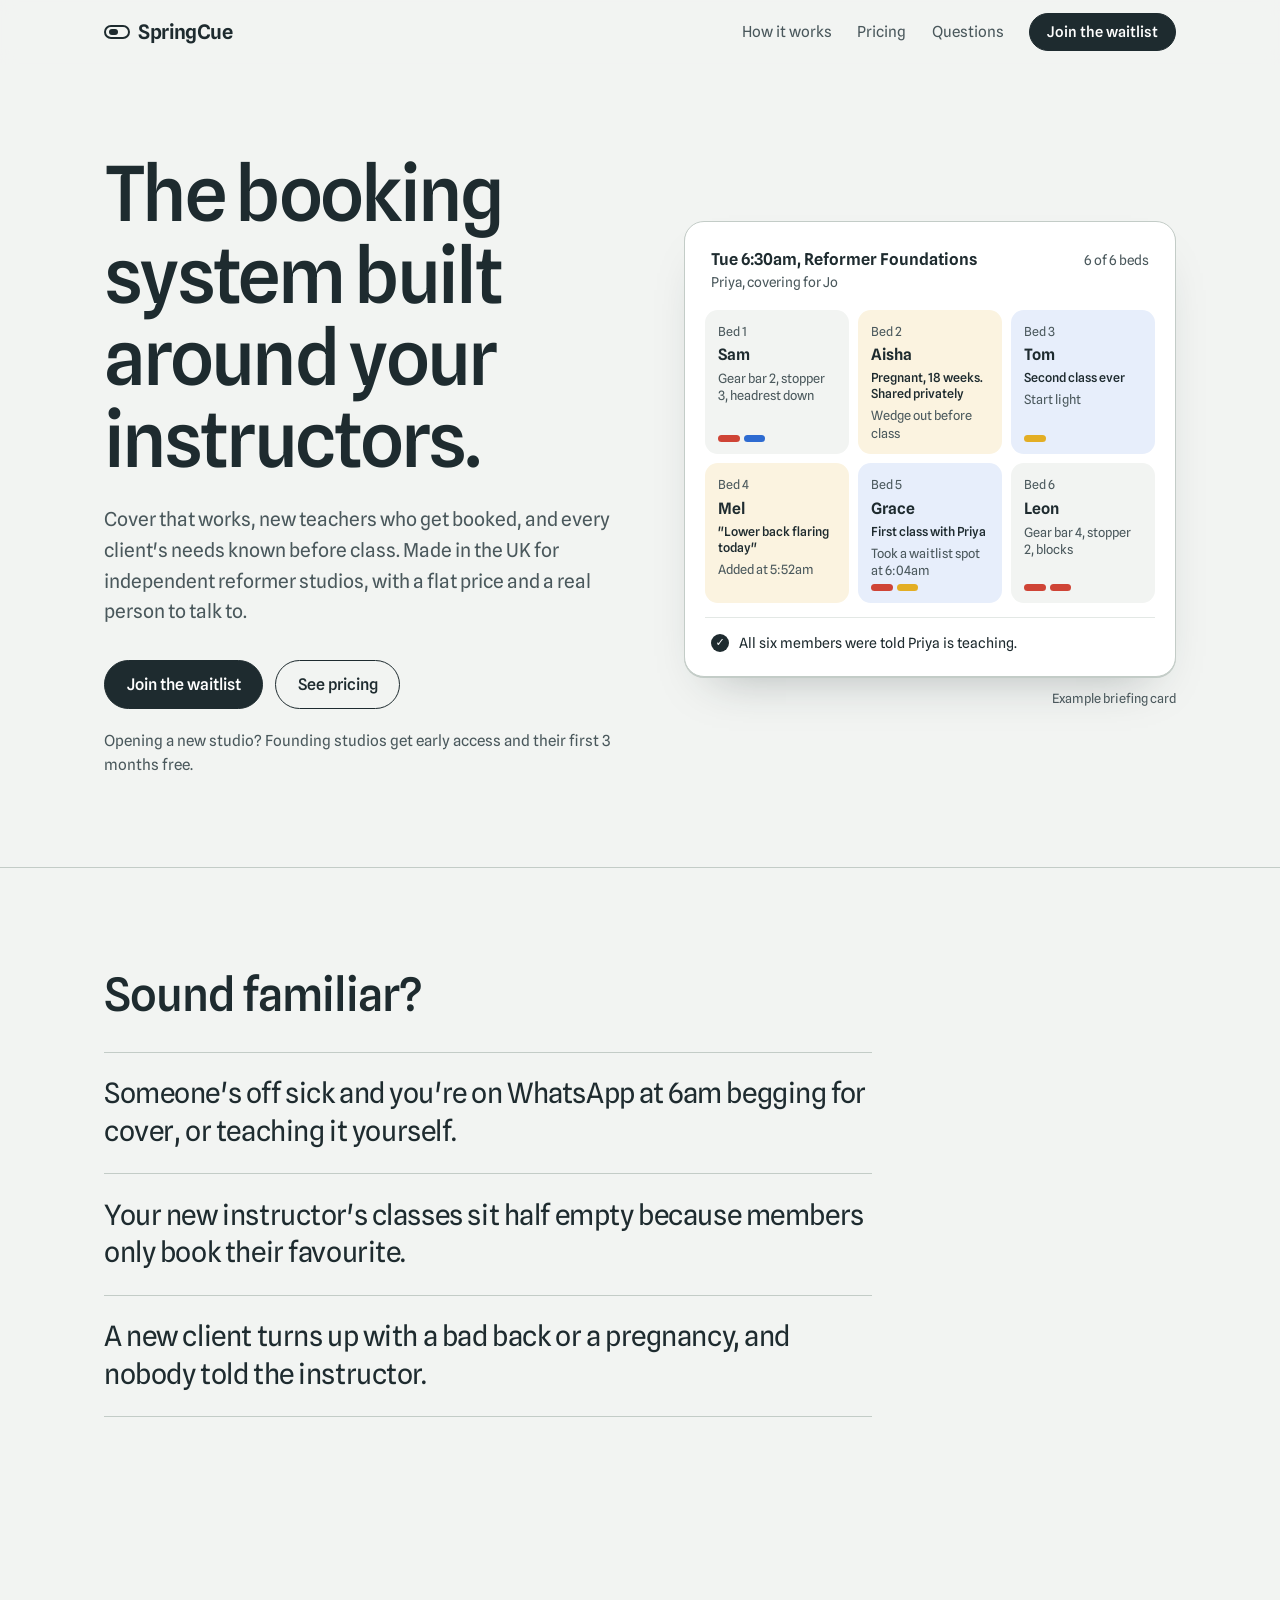
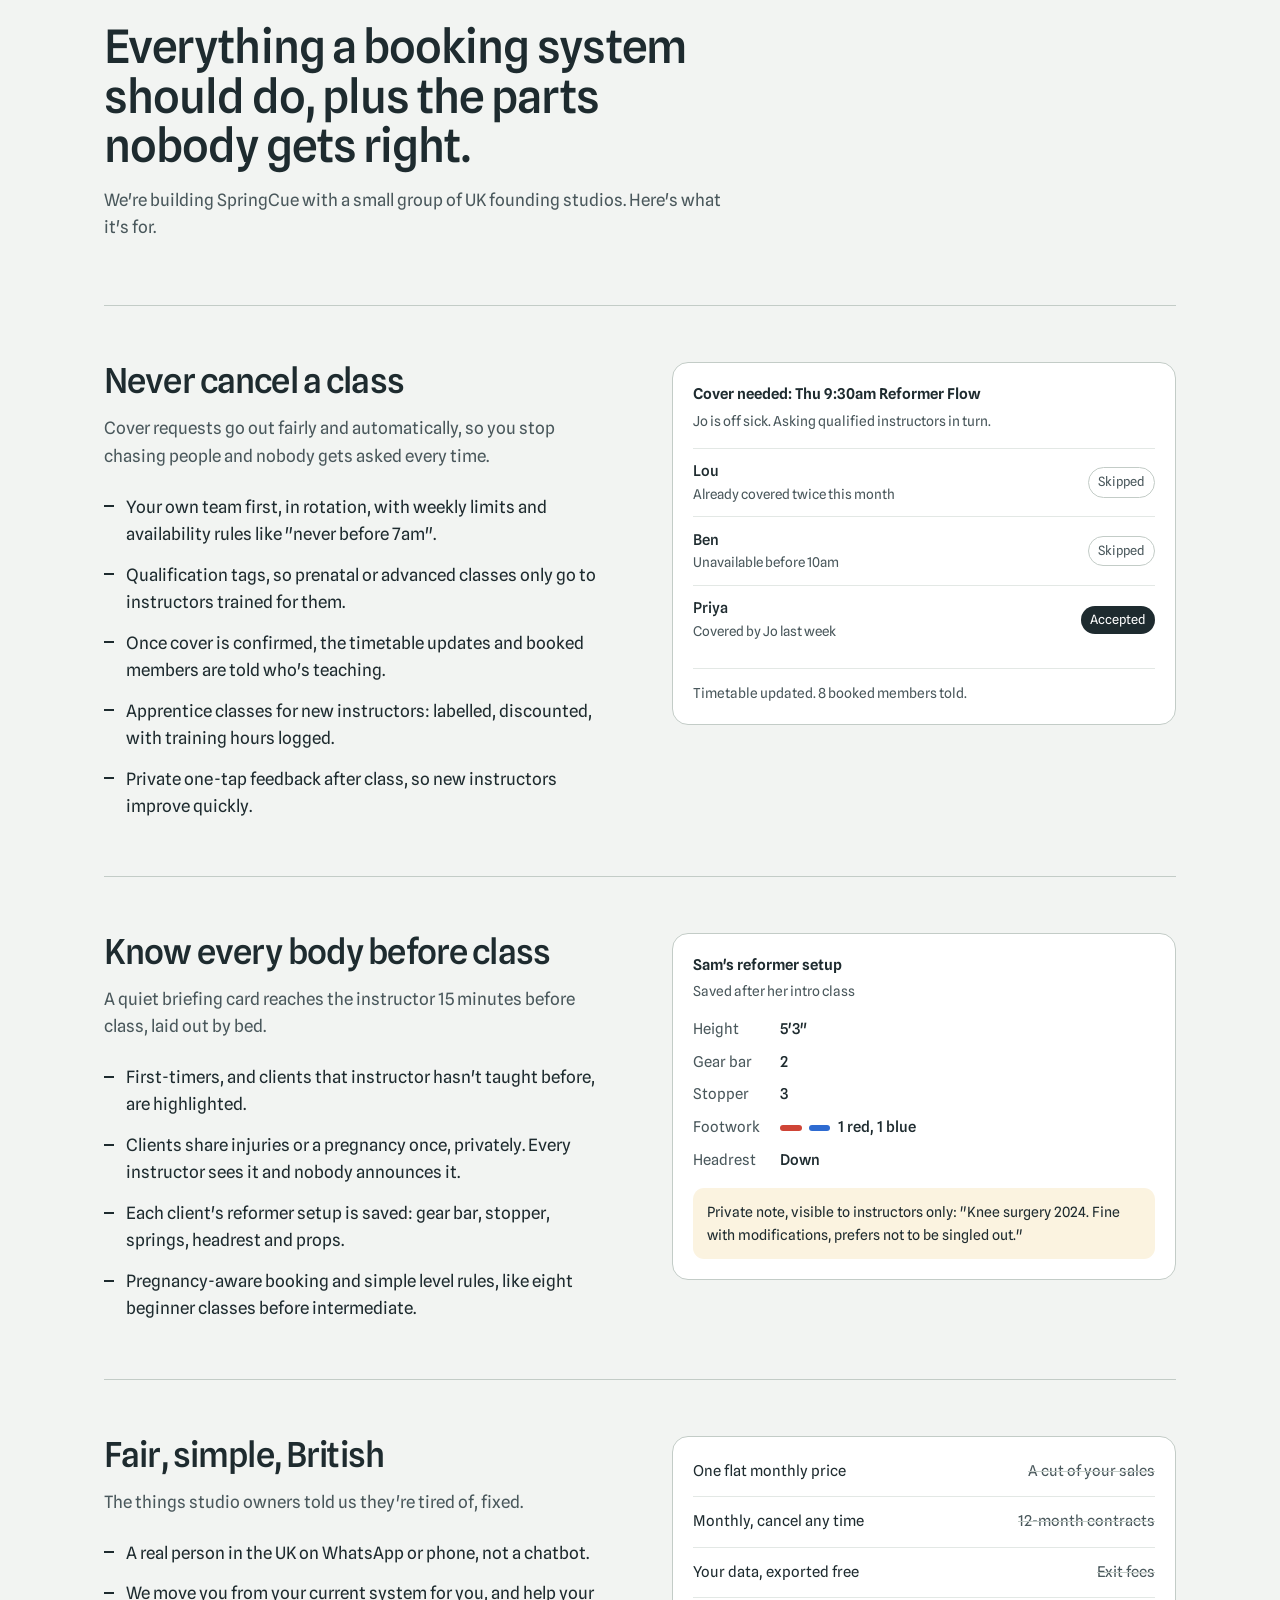
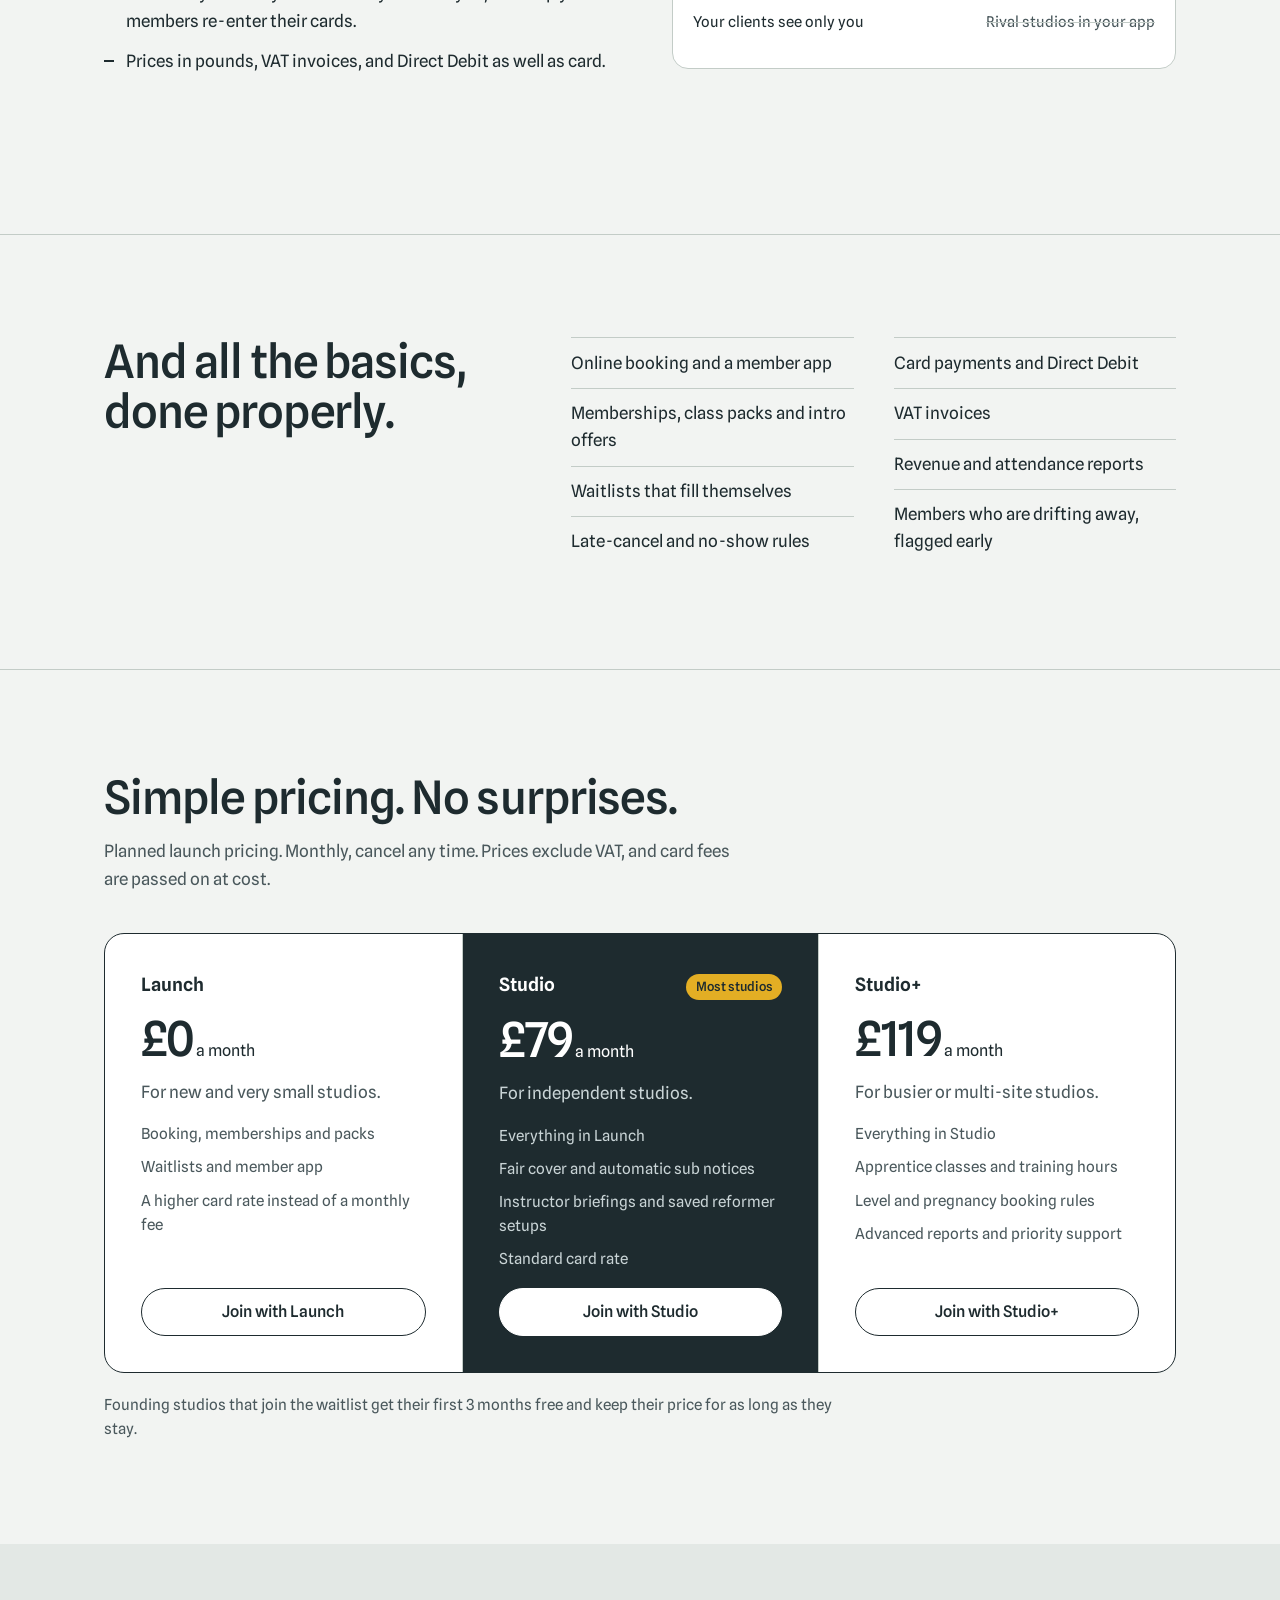
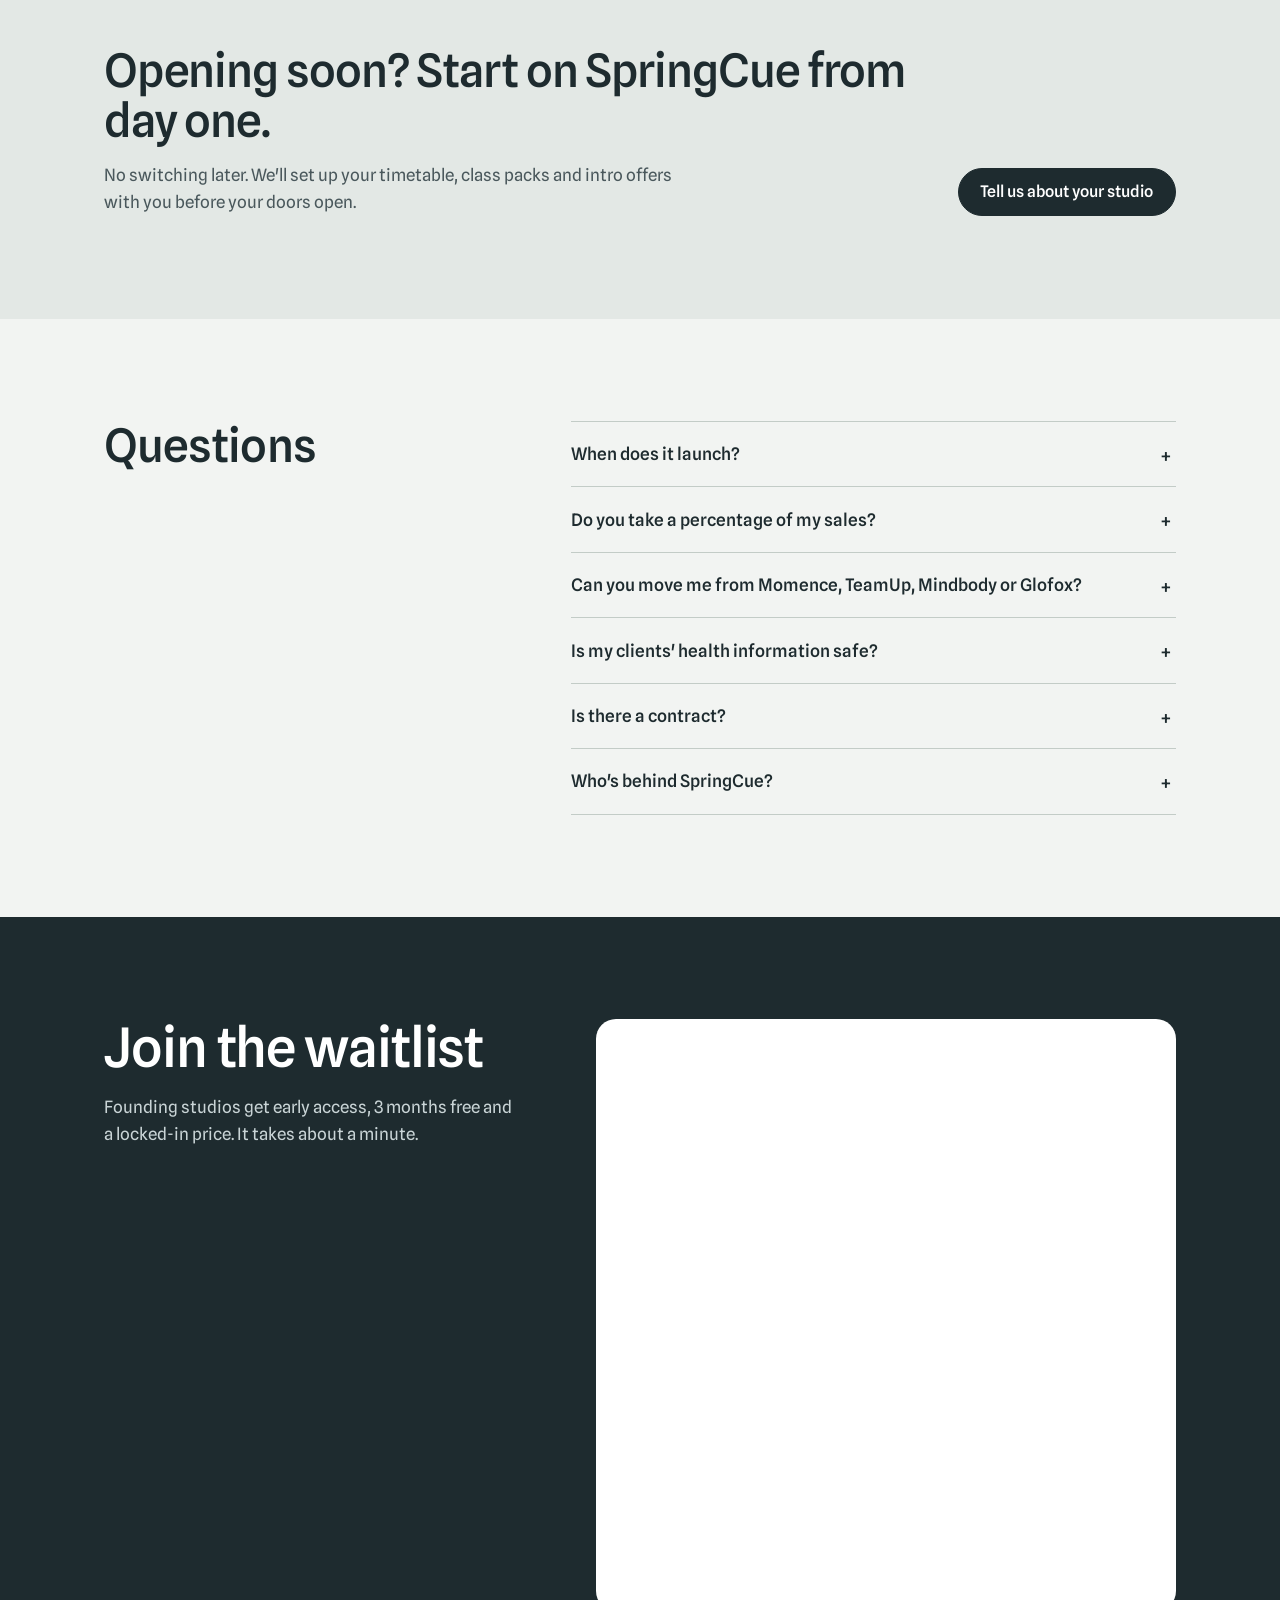
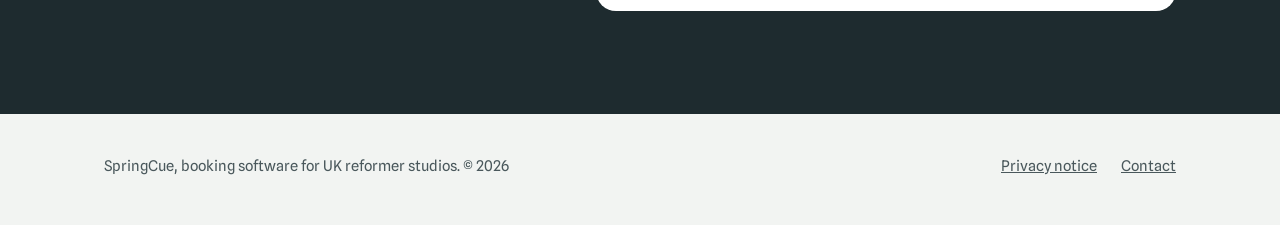
==== index.html @ a3f8628b "Add files via upload" ====
<!doctype html>
<html lang="en-GB">
<head>
<meta charset="utf-8">
<meta name="viewport" content="width=device-width, initial-scale=1">
<title>SpringCue: booking software for UK reformer Pilates studios</title>
<meta name="description" content="Booking and membership software for independent UK reformer studios, built around your instructors. Cover that works, new teachers who get booked, and every client's needs known before class.">
<meta property="og:title" content="SpringCue: booking software for UK reformer studios">
<meta property="og:description" content="Cover that works, new teachers who get booked, and every client's needs known before class. Flat price, real human support.">
<meta property="og:type" content="website">
<link rel="preconnect" href="https://fonts.googleapis.com">
<link rel="preconnect" href="https://fonts.gstatic.com" crossorigin>
<link href="https://fonts.googleapis.com/css2?family=Spline+Sans:wght@400;500;600&display=swap" rel="stylesheet">
<style>
  :root {
    --ink: #1E2B2F;
    --ink-soft: #4A585C;
    --paper: #F2F4F2;
    --plaster: #E3E8E5;
    --line: #C3CCC7;
    --white: #FFFFFF;
    --red: #CF4436;
    --blue: #2E6BD1;
    --yellow: #E3AE24;
    --max: 72rem;
    --gutter: clamp(1rem, 4vw, 2.5rem);
  }
  * { box-sizing: border-box; }
  html { scroll-behavior: smooth; }
  @media (prefers-reduced-motion: reduce) { html { scroll-behavior: auto; } *, *::before, *::after { animation: none !important; transition: none !important; } }
  body {
    margin: 0; background: var(--paper); color: var(--ink);
    font-family: "Spline Sans", system-ui, sans-serif; font-size: 1.0625rem; line-height: 1.6;
    -webkit-font-smoothing: antialiased;
  }
  a { color: inherit; }
  :focus-visible { outline: 3px solid var(--blue); outline-offset: 3px; border-radius: 4px; }
  .wrap { max-width: var(--max); margin: 0 auto; padding: 0 var(--gutter); }
  .measure { max-width: 38rem; }
  h1, h2, h3 { font-weight: 500; letter-spacing: -0.02em; line-height: 1.08; margin: 0; }
  h1 { font-size: clamp(2.5rem, 6.2vw, 4.75rem); letter-spacing: -0.035em; }
  h2 { font-size: clamp(1.9rem, 3.6vw, 2.9rem); }
  h3 { font-size: 1.35rem; letter-spacing: -0.01em; line-height: 1.25; }
  p { margin: 0; }
  .muted { color: var(--ink-soft); }

  /* buttons */
  .btn {
    display: inline-block; text-decoration: none; font-weight: 500; font-size: 1rem;
    padding: 0.85rem 1.35rem; border-radius: 999px; border: 1.5px solid var(--ink);
    cursor: pointer; font-family: inherit; line-height: 1.2;
  }
  .btn-solid { background: var(--ink); color: var(--white); }
  .btn-solid:hover { background: #2C3D42; }
  .btn-line { background: transparent; color: var(--ink); }
  .btn-line:hover { background: var(--plaster); }

  /* nav */
  .nav { position: sticky; top: 0; z-index: 10; background: rgba(242,244,242,0.92); backdrop-filter: blur(8px); border-bottom: 1px solid transparent; }
  .nav.scrolled { border-bottom-color: var(--line); }
  .nav .wrap { display: flex; align-items: center; justify-content: space-between; height: 4rem; gap: 1rem; }
  .logo { font-weight: 600; font-size: 1.25rem; letter-spacing: -0.03em; text-decoration: none; display: flex; align-items: center; gap: 0.55rem; }
  .logo-mark { width: 1.6rem; height: 0.9rem; border: 2px solid var(--ink); border-radius: 0.45rem; position: relative; }
  .logo-mark::after { content: ""; position: absolute; left: 3px; top: 2px; width: 0.55rem; height: calc(100% - 4px); background: var(--ink); border-radius: 0.2rem; }
  .nav-links { display: flex; gap: 1.6rem; align-items: center; font-size: 0.95rem; }
  .nav-links a:not(.btn) { text-decoration: none; color: var(--ink-soft); }
  .nav-links a:not(.btn):hover { color: var(--ink); }
  .nav .btn { padding: 0.6rem 1.05rem; font-size: 0.92rem; }
  @media (max-width: 760px) { .nav-links a:not(.btn) { display: none; } }

  /* hero */
  .hero { padding: clamp(3rem, 7vw, 5.5rem) 0 clamp(3.5rem, 7vw, 6rem); }
  .hero .wrap { display: grid; grid-template-columns: minmax(0, 1.05fr) minmax(0, 1fr); gap: clamp(2rem, 5vw, 4.5rem); align-items: center; }
  .hero-sub { font-size: 1.2rem; margin-top: 1.5rem; max-width: 33rem; color: var(--ink-soft); }
  .hero-ctas { display: flex; flex-wrap: wrap; gap: 0.75rem; margin-top: 2rem; }
  .hero-note { margin-top: 1.25rem; font-size: 0.95rem; color: var(--ink-soft); }
  @media (max-width: 900px) { .hero .wrap { grid-template-columns: 1fr; } }

  /* briefing card (hero visual) */
  .brief {
    background: var(--white); border: 1px solid var(--line); border-radius: 1.25rem;
    padding: 1.25rem; box-shadow: 0 1px 0 var(--line), 0 24px 48px -28px rgba(30,43,47,0.35);
  }
  .brief-head { display: flex; justify-content: space-between; align-items: baseline; gap: 1rem; padding: 0.25rem 0.35rem 1rem; }
  .brief-title { font-weight: 600; font-size: 1.02rem; }
  .brief-meta { font-size: 0.85rem; color: var(--ink-soft); }
  .brief-head > .brief-meta { white-space: nowrap; }
  .beds { display: grid; grid-template-columns: repeat(3, 1fr); gap: 0.6rem; }
  .bed { background: var(--paper); border-radius: 0.8rem; padding: 0.75rem 0.8rem; min-height: 7.4rem; position: relative; display: flex; flex-direction: column; gap: 0.3rem; }
  .bed-no { font-size: 0.78rem; color: var(--ink-soft); }
  .bed-name { font-weight: 600; font-size: 0.98rem; line-height: 1.2; }
  .bed-note { font-size: 0.8rem; line-height: 1.35; color: var(--ink-soft); }
  .bed-flag { font-size: 0.78rem; font-weight: 500; line-height: 1.3; }
  .bed.private { background: #FBF3E0; }
  .bed.first { background: #E7EEFB; }
  .springs { display: flex; gap: 4px; margin-top: auto; }
  .spr { width: 1.35rem; height: 0.42rem; border-radius: 999px; }
  .spr.r { background: var(--red); } .spr.b { background: var(--blue); } .spr.y { background: var(--yellow); }
  .brief-foot { margin-top: 0.9rem; border-top: 1px solid var(--plaster); padding: 0.85rem 0.35rem 0.1rem; display: flex; gap: 0.6rem; align-items: center; font-size: 0.88rem; }
  .tick { width: 1.15rem; height: 1.15rem; border-radius: 50%; background: var(--ink); color: var(--white); display: grid; place-items: center; font-size: 0.7rem; flex: none; }
  .example { font-size: 0.8rem; color: var(--ink-soft); margin-top: 0.75rem; text-align: right; }
  @media (max-width: 520px) { .beds { grid-template-columns: repeat(2, 1fr); } }

  /* sections */
  section { padding: clamp(3.5rem, 8vw, 6.5rem) 0; }
  .rule { border-top: 1px solid var(--line); }

  /* problems */
  .problems h2 { margin-bottom: 2rem; }
  .problem-list { list-style: none; margin: 0; padding: 0; }
  .problem-list li { font-size: clamp(1.25rem, 2.4vw, 1.75rem); line-height: 1.35; letter-spacing: -0.015em; padding: 1.4rem 0; border-top: 1px solid var(--line); max-width: 48rem; }
  .problem-list li:last-child { border-bottom: 1px solid var(--line); }

  /* pillars */
  .pillars-intro { max-width: 40rem; margin-bottom: clamp(2.5rem, 6vw, 4rem); }
  .pillars-intro p { margin-top: 1rem; }
  .pillar { display: grid; grid-template-columns: minmax(0, 1fr) minmax(0, 1fr); gap: clamp(2rem, 5vw, 4.5rem); align-items: start; padding: clamp(2.5rem, 5vw, 3.5rem) 0; border-top: 1px solid var(--line); }
  .pillar h3 { font-size: clamp(1.6rem, 2.8vw, 2.15rem); font-weight: 500; letter-spacing: -0.025em; line-height: 1.12; }
  .pillar .lede { margin-top: 0.9rem; color: var(--ink-soft); max-width: 30rem; }
  .points { list-style: none; padding: 0; margin: 1.5rem 0 0; display: grid; gap: 0.85rem; max-width: 32rem; }
  .points li { padding-left: 1.4rem; position: relative; }
  .points li::before { content: ""; position: absolute; left: 0; top: 0.68em; width: 0.6rem; height: 2px; background: var(--ink); }
  @media (max-width: 860px) { .pillar { grid-template-columns: 1fr; } }

  /* mock panels */
  .mock { background: var(--white); border: 1px solid var(--line); border-radius: 1rem; padding: 1.25rem; font-size: 0.93rem; }
  .mock-title { font-weight: 600; }
  .mock-sub { color: var(--ink-soft); font-size: 0.86rem; margin-top: 0.15rem; }
  .queue { list-style: none; padding: 0; margin: 1rem 0 0; }
  .queue li { display: grid; grid-template-columns: 1fr auto; gap: 0.75rem; padding: 0.7rem 0; border-top: 1px solid var(--plaster); align-items: center; }
  .queue .who { font-weight: 500; }
  .queue .why { color: var(--ink-soft); font-size: 0.84rem; }
  .status { font-size: 0.8rem; padding: 0.25rem 0.6rem; border-radius: 999px; background: var(--plaster); white-space: nowrap; }
  .status.yes { background: var(--ink); color: var(--white); }
  .status.skip { background: transparent; border: 1px solid var(--line); color: var(--ink-soft); }
  .mock-foot { margin-top: 0.9rem; padding-top: 0.8rem; border-top: 1px solid var(--plaster); color: var(--ink-soft); font-size: 0.86rem; }
  .setup { display: grid; grid-template-columns: auto 1fr; gap: 0.55rem 1.25rem; margin-top: 1rem; }
  .setup dt { color: var(--ink-soft); }
  .setup dd { margin: 0; font-weight: 500; display: flex; align-items: center; gap: 0.45rem; }
  .note-private { margin-top: 1rem; background: #FBF3E0; border-radius: 0.7rem; padding: 0.8rem 0.9rem; font-size: 0.88rem; }
  .promise { list-style: none; padding: 0; margin: 0; }
  .promise li { display: flex; justify-content: space-between; gap: 1rem; padding: 0.8rem 0; border-top: 1px solid var(--plaster); }
  .promise li:first-child { border-top: 0; padding-top: 0.2rem; }
  .promise .them { color: var(--ink-soft); text-decoration: line-through; text-decoration-color: var(--line); }

  /* basics */
  .basics { display: grid; grid-template-columns: minmax(0, 0.8fr) minmax(0, 1.2fr); gap: clamp(2rem, 5vw, 4rem); }
  .basics ul { list-style: none; padding: 0; margin: 0; columns: 2; column-gap: 2.5rem; }
  .basics li { break-inside: avoid; padding: 0.7rem 0; border-top: 1px solid var(--line); }
  @media (max-width: 760px) { .basics { grid-template-columns: 1fr; } .basics ul { columns: 1; } }

  /* pricing */
  .pricing-head { max-width: 40rem; }
  .pricing-head p { margin-top: 1rem; }
  .plans { margin-top: 2.5rem; display: grid; grid-template-columns: repeat(3, 1fr); border: 1.5px solid var(--ink); border-radius: 1.25rem; overflow: hidden; background: var(--white); }
  .plan { padding: clamp(1.5rem, 3vw, 2.25rem); display: flex; flex-direction: column; gap: 1rem; border-left: 1px solid var(--line); }
  .plan:first-child { border-left: 0; }
  .plan.pick { background: var(--ink); color: var(--white); }
  .plan.pick .muted, .plan.pick .plan-list li { color: #C9D4D6; }
  .plan-name { font-weight: 600; font-size: 1.15rem; display: flex; justify-content: space-between; align-items: baseline; gap: 0.5rem; }
  .plan-tag { font-size: 0.8rem; font-weight: 500; padding: 0.2rem 0.6rem; border-radius: 999px; background: var(--yellow); color: var(--ink); }
  .price { font-size: 3rem; font-weight: 500; letter-spacing: -0.04em; line-height: 1; }
  .price small { font-size: 1rem; letter-spacing: 0; font-weight: 400; }
  .plan-list { list-style: none; padding: 0; margin: 0; display: grid; gap: 0.55rem; font-size: 0.95rem; color: var(--ink-soft); }
  .plan .btn { margin-top: auto; text-align: center; }
  .plan.pick .btn { background: var(--white); color: var(--ink); border-color: var(--white); }
  .plan.pick .btn:hover { background: var(--plaster); }
  .pricing-foot { margin-top: 1.25rem; font-size: 0.95rem; color: var(--ink-soft); max-width: 46rem; }
  @media (max-width: 860px) { .plans { grid-template-columns: 1fr; } .plan { border-left: 0; border-top: 1px solid var(--line); } .plan:first-child { border-top: 0; } }

  /* new studios */
  .opening { background: var(--plaster); }
  .opening .wrap { display: grid; grid-template-columns: minmax(0, 1fr) auto; gap: 2rem; align-items: end; }
  .opening p { margin-top: 1rem; max-width: 36rem; }
  @media (max-width: 760px) { .opening .wrap { grid-template-columns: 1fr; align-items: start; } }

  /* faq */
  .faq { display: grid; grid-template-columns: minmax(0, 0.8fr) minmax(0, 1.2fr); gap: clamp(2rem, 5vw, 4rem); }
  details { border-top: 1px solid var(--line); }
  details:last-of-type { border-bottom: 1px solid var(--line); }
  summary { cursor: pointer; list-style: none; padding: 1.15rem 2.25rem 1.15rem 0; font-weight: 500; font-size: 1.08rem; position: relative; }
  summary::-webkit-details-marker { display: none; }
  summary::after { content: "+"; position: absolute; right: 0.25rem; top: 1rem; font-size: 1.4rem; font-weight: 400; transition: transform 0.2s ease; }
  details[open] summary::after { transform: rotate(45deg); }
  details p { padding: 0 0 1.25rem; color: var(--ink-soft); max-width: 38rem; }
  @media (max-width: 760px) { .faq { grid-template-columns: 1fr; } }

  /* waitlist */
  .join { background: var(--ink); color: var(--white); }
  .join .wrap { display: grid; grid-template-columns: minmax(0, 0.85fr) minmax(0, 1.15fr); gap: clamp(2rem, 5vw, 4rem); align-items: start; }
  .join h2 { font-size: clamp(2.2rem, 4.5vw, 3.4rem); }
  .join p { margin-top: 1rem; color: #C9D4D6; max-width: 26rem; }
  .form-box { background: var(--white); color: var(--ink); border-radius: 1.25rem; padding: clamp(1.25rem, 3vw, 2rem); min-height: 20rem; }
  .form-box iframe { width: 100%; border: 0; min-height: 520px; }
  .form-placeholder { display: grid; gap: 0.75rem; font-size: 0.95rem; color: var(--ink-soft); }
  .form-placeholder strong { color: var(--ink); }
  .form-placeholder code { background: var(--plaster); padding: 0.1rem 0.35rem; border-radius: 4px; font-size: 0.88rem; }
  @media (max-width: 860px) { .join .wrap { grid-template-columns: 1fr; } }

  /* footer */
  footer { padding: 2.5rem 0 3rem; font-size: 0.92rem; color: var(--ink-soft); }
  footer .wrap { display: flex; flex-wrap: wrap; justify-content: space-between; gap: 1rem; }
  footer nav { display: flex; gap: 1.5rem; }

  /* the one orchestrated moment: briefing beds settle in on load */
  @keyframes settle { from { opacity: 0; transform: translateY(6px); } to { opacity: 1; transform: none; } }
  .beds .bed { animation: settle 0.5s ease both; }
  .beds .bed:nth-child(2) { animation-delay: 0.08s; } .beds .bed:nth-child(3) { animation-delay: 0.16s; }
  .beds .bed:nth-child(4) { animation-delay: 0.24s; } .beds .bed:nth-child(5) { animation-delay: 0.32s; } .beds .bed:nth-child(6) { animation-delay: 0.4s; }
  .brief-foot { animation: settle 0.5s ease 0.6s both; }
</style>
</head>
<body>

<header class="nav" id="top">
  <div class="wrap">
    <a class="logo" href="#top" aria-label="SpringCue home"><span class="logo-mark" aria-hidden="true"></span>SpringCue</a>
    <nav class="nav-links" aria-label="Main">
      <a href="#how">How it works</a>
      <a href="#pricing">Pricing</a>
      <a href="#faq">Questions</a>
      <a class="btn btn-solid" href="#join">Join the waitlist</a>
    </nav>
  </div>
</header>

<main>
  <section class="hero" aria-labelledby="hero-title">
    <div class="wrap">
      <div>
        <h1 id="hero-title">The booking system built around your instructors.</h1>
        <p class="hero-sub">Cover that works, new teachers who get booked, and every client's needs known before class. Made in the UK for independent reformer studios, with a flat price and a real person to talk to.</p>
        <div class="hero-ctas">
          <a class="btn btn-solid" href="#join">Join the waitlist</a>
          <a class="btn btn-line" href="#pricing">See pricing</a>
        </div>
        <p class="hero-note">Opening a new studio? Founding studios get early access and their first 3 months free.</p>
      </div>

      <figure style="margin:0">
        <div class="brief" role="img" aria-label="Example class briefing card. Tuesday 6:30am Reformer Foundations, taught by Priya covering for Jo. Six beds with each client's spring setup, two first-timers, one private pregnancy note and one back note shared that morning.">
          <div class="brief-head">
            <div>
              <div class="brief-title">Tue 6:30am, Reformer Foundations</div>
              <div class="brief-meta">Priya, covering for Jo</div>
            </div>
            <div class="brief-meta">6 of 6 beds</div>
          </div>
          <div class="beds">
            <div class="bed"><span class="bed-no">Bed 1</span><span class="bed-name">Sam</span><span class="bed-note">Gear bar 2, stopper 3, headrest down</span><span class="springs" aria-hidden="true"><i class="spr r"></i><i class="spr b"></i></span></div>
            <div class="bed private"><span class="bed-no">Bed 2</span><span class="bed-name">Aisha</span><span class="bed-flag">Pregnant, 18 weeks. Shared privately</span><span class="bed-note">Wedge out before class</span></div>
            <div class="bed first"><span class="bed-no">Bed 3</span><span class="bed-name">Tom</span><span class="bed-flag">Second class ever</span><span class="bed-note">Start light</span><span class="springs" aria-hidden="true"><i class="spr y"></i></span></div>
            <div class="bed private"><span class="bed-no">Bed 4</span><span class="bed-name">Mel</span><span class="bed-flag">"Lower back flaring today"</span><span class="bed-note">Added at 5:52am</span></div>
            <div class="bed first"><span class="bed-no">Bed 5</span><span class="bed-name">Grace</span><span class="bed-flag">First class with Priya</span><span class="bed-note">Took a waitlist spot at 6:04am</span><span class="springs" aria-hidden="true"><i class="spr r"></i><i class="spr y"></i></span></div>
            <div class="bed"><span class="bed-no">Bed 6</span><span class="bed-name">Leon</span><span class="bed-note">Gear bar 4, stopper 2, blocks</span><span class="springs" aria-hidden="true"><i class="spr r"></i><i class="spr r"></i></span></div>
          </div>
          <div class="brief-foot"><span class="tick" aria-hidden="true">✓</span> All six members were told Priya is teaching.</div>
        </div>
        <figcaption class="example">Example briefing card</figcaption>
      </figure>
    </div>
  </section>

  <section class="problems rule" aria-labelledby="problems-title">
    <div class="wrap">
      <h2 id="problems-title">Sound familiar?</h2>
      <ul class="problem-list">
        <li>Someone's off sick and you're on WhatsApp at 6am begging for cover, or teaching it yourself.</li>
        <li>Your new instructor's classes sit half empty because members only book their favourite.</li>
        <li>A new client turns up with a bad back or a pregnancy, and nobody told the instructor.</li>
      </ul>
    </div>
  </section>

  <section id="how" aria-labelledby="how-title">
    <div class="wrap">
      <div class="pillars-intro">
        <h2 id="how-title">Everything a booking system should do, plus the parts nobody gets right.</h2>
        <p class="muted">We're building SpringCue with a small group of UK founding studios. Here's what it's for.</p>
      </div>

      <article class="pillar">
        <div>
          <h3>Never cancel a class</h3>
          <p class="lede">Cover requests go out fairly and automatically, so you stop chasing people and nobody gets asked every time.</p>
          <ul class="points">
            <li>Your own team first, in rotation, with weekly limits and availability rules like "never before 7am".</li>
            <li>Qualification tags, so prenatal or advanced classes only go to instructors trained for them.</li>
            <li>Once cover is confirmed, the timetable updates and booked members are told who's teaching.</li>
            <li>Apprentice classes for new instructors: labelled, discounted, with training hours logged.</li>
            <li>Private one-tap feedback after class, so new instructors improve quickly.</li>
          </ul>
        </div>
        <div class="mock" aria-label="Example cover request">
          <div class="mock-title">Cover needed: Thu 9:30am Reformer Flow</div>
          <div class="mock-sub">Jo is off sick. Asking qualified instructors in turn.</div>
          <ul class="queue">
            <li><div><div class="who">Lou</div><div class="why">Already covered twice this month</div></div><span class="status skip">Skipped</span></li>
            <li><div><div class="who">Ben</div><div class="why">Unavailable before 10am</div></div><span class="status skip">Skipped</span></li>
            <li><div><div class="who">Priya</div><div class="why">Covered by Jo last week</div></div><span class="status yes">Accepted</span></li>
          </ul>
          <div class="mock-foot">Timetable updated. 8 booked members told.</div>
        </div>
      </article>

      <article class="pillar">
        <div>
          <h3>Know every body before class</h3>
          <p class="lede">A quiet briefing card reaches the instructor 15 minutes before class, laid out by bed.</p>
          <ul class="points">
            <li>First-timers, and clients that instructor hasn't taught before, are highlighted.</li>
            <li>Clients share injuries or a pregnancy once, privately. Every instructor sees it and nobody announces it.</li>
            <li>Each client's reformer setup is saved: gear bar, stopper, springs, headrest and props.</li>
            <li>Pregnancy-aware booking and simple level rules, like eight beginner classes before intermediate.</li>
          </ul>
        </div>
        <div class="mock" aria-label="Example client setup">
          <div class="mock-title">Sam's reformer setup</div>
          <div class="mock-sub">Saved after her intro class</div>
          <dl class="setup">
            <dt>Height</dt><dd>5'3"</dd>
            <dt>Gear bar</dt><dd>2</dd>
            <dt>Stopper</dt><dd>3</dd>
            <dt>Footwork</dt><dd><i class="spr r" aria-hidden="true"></i><i class="spr b" aria-hidden="true"></i> 1 red, 1 blue</dd>
            <dt>Headrest</dt><dd>Down</dd>
          </dl>
          <div class="note-private">Private note, visible to instructors only: "Knee surgery 2024. Fine with modifications, prefers not to be singled out."</div>
        </div>
      </article>

      <article class="pillar">
        <div>
          <h3>Fair, simple, British</h3>
          <p class="lede">The things studio owners told us they're tired of, fixed.</p>
          <ul class="points">
            <li>A real person in the UK on WhatsApp or phone, not a chatbot.</li>
            <li>We move you from your current system for you, and help your members re-enter their cards.</li>
            <li>Prices in pounds, VAT invoices, and Direct Debit as well as card.</li>
          </ul>
        </div>
        <div class="mock" aria-label="What you won't get with SpringCue">
          <ul class="promise">
            <li><span>One flat monthly price</span><span class="them">A cut of your sales</span></li>
            <li><span>Monthly, cancel any time</span><span class="them">12-month contracts</span></li>
            <li><span>Your data, exported free</span><span class="them">Exit fees</span></li>
            <li><span>Your clients see only you</span><span class="them">Rival studios in your app</span></li>
          </ul>
        </div>
      </article>
    </div>
  </section>

  <section class="rule" aria-labelledby="basics-title">
    <div class="wrap basics">
      <h2 id="basics-title">And all the basics, done properly.</h2>
      <ul>
        <li>Online booking and a member app</li>
        <li>Memberships, class packs and intro offers</li>
        <li>Waitlists that fill themselves</li>
        <li>Late-cancel and no-show rules</li>
        <li>Card payments and Direct Debit</li>
        <li>VAT invoices</li>
        <li>Revenue and attendance reports</li>
        <li>Members who are drifting away, flagged early</li>
      </ul>
    </div>
  </section>

  <section id="pricing" class="rule" aria-labelledby="pricing-title">
    <div class="wrap">
      <div class="pricing-head">
        <h2 id="pricing-title">Simple pricing. No surprises.</h2>
        <p class="muted">Planned launch pricing. Monthly, cancel any time. Prices exclude VAT, and card fees are passed on at cost.</p>
      </div>
      <div class="plans">
        <div class="plan">
          <div class="plan-name">Launch</div>
          <div class="price">£0<small> a month</small></div>
          <p class="muted">For new and very small studios.</p>
          <ul class="plan-list">
            <li>Booking, memberships and packs</li>
            <li>Waitlists and member app</li>
            <li>A higher card rate instead of a monthly fee</li>
          </ul>
          <a class="btn btn-line" href="#join" data-plan="Launch">Join with Launch</a>
        </div>
        <div class="plan pick">
          <div class="plan-name">Studio <span class="plan-tag">Most studios</span></div>
          <div class="price">£79<small> a month</small></div>
          <p class="muted">For independent studios.</p>
          <ul class="plan-list">
            <li>Everything in Launch</li>
            <li>Fair cover and automatic sub notices</li>
            <li>Instructor briefings and saved reformer setups</li>
            <li>Standard card rate</li>
          </ul>
          <a class="btn" href="#join" data-plan="Studio">Join with Studio</a>
        </div>
        <div class="plan">
          <div class="plan-name">Studio+</div>
          <div class="price">£119<small> a month</small></div>
          <p class="muted">For busier or multi-site studios.</p>
          <ul class="plan-list">
            <li>Everything in Studio</li>
            <li>Apprentice classes and training hours</li>
            <li>Level and pregnancy booking rules</li>
            <li>Advanced reports and priority support</li>
          </ul>
          <a class="btn btn-line" href="#join" data-plan="Studio+">Join with Studio+</a>
        </div>
      </div>
      <p class="pricing-foot">Founding studios that join the waitlist get their first 3 months free and keep their price for as long as they stay.</p>
    </div>
  </section>

  <section class="opening" aria-labelledby="opening-title">
    <div class="wrap">
      <div>
        <h2 id="opening-title">Opening soon? Start on SpringCue from day one.</h2>
        <p class="muted">No switching later. We'll set up your timetable, class packs and intro offers with you before your doors open.</p>
      </div>
      <a class="btn btn-solid" href="#join">Tell us about your studio</a>
    </div>
  </section>

  <section id="faq" aria-labelledby="faq-title">
    <div class="wrap faq">
      <h2 id="faq-title">Questions</h2>
      <div>
        <details>
          <summary>When does it launch?</summary>
          <p>We're building it now with a small group of UK founding studios. Join the waitlist and we'll be in touch with you personally.</p>
        </details>
        <details>
          <summary>Do you take a percentage of my sales?</summary>
          <p>No. Studio and Studio+ are one flat monthly price. Only the free Launch plan uses a slightly higher card rate instead of a monthly fee.</p>
        </details>
        <details>
          <summary>Can you move me from Momence, TeamUp, Mindbody or Glofox?</summary>
          <p>Yes. We'll do the move for you and help your members re-enter their payment details.</p>
        </details>
        <details>
          <summary>Is my clients' health information safe?</summary>
          <p>Health notes are optional, shared only with the client's consent, visible only to your instructors, and can be deleted at any time. We're designing for UK GDPR from day one.</p>
        </details>
        <details>
          <summary>Is there a contract?</summary>
          <p>No. It's monthly, you can cancel any time, and you can export your data whenever you like.</p>
        </details>
        <details>
          <summary>Who's behind SpringCue?</summary>
          <p>A small UK team building the software studio owners keep asking for.</p>
        </details>
      </div>
    </div>
  </section>

  <section class="join" id="join" aria-labelledby="join-title">
    <div class="wrap">
      <div>
        <h2 id="join-title">Join the waitlist</h2>
        <p>Founding studios get early access, 3 months free and a locked-in price. It takes about a minute.</p>
      </div>
      <div class="form-box" id="form-box">
        <!-- The Tally form loads here once TALLY_FORM_ID is set below. -->
        <div class="form-placeholder" id="form-placeholder">
          <strong>Waitlist form not connected yet.</strong>
          <span>Create a free form at tally.so, then put its ID in <code>TALLY_FORM_ID</code> near the bottom of this file.</span>
          <span>Until then, email <a href="mailto:hello@springcue.com">hello@springcue.com</a> to join.</span>
        </div>
      </div>
    </div>
  </section>
</main>

<footer>
  <div class="wrap">
    <span>SpringCue, booking software for UK reformer studios. © 2026</span>
    <nav aria-label="Footer">
      <a href="privacy.html">Privacy notice</a>
      <a href="mailto:hello@springcue.com">Contact</a>
    </nav>
  </div>
</footer>

<script>
  // 1. Paste your Tally form ID here (the letters after tally.so/r/ in your form's share link).
  const TALLY_FORM_ID = "1WXqoM";

  const box = document.getElementById("form-box");
  let chosenPlan = "";

  function loadForm() {
    if (!TALLY_FORM_ID) return;
    const params = new URLSearchParams({ alignLeft: "1", hideTitle: "1", transparentBackground: "1", dynamicHeight: "1" });
    if (chosenPlan) params.set("plan", chosenPlan); // needs a hidden field called "plan" in Tally
    box.innerHTML = '<iframe title="Join the waitlist" loading="lazy" src="https://tally.so/embed/' + TALLY_FORM_ID + '?' + params.toString() + '"></iframe>';
    if (!document.getElementById("tally-js")) {
      const s = document.createElement("script");
      s.id = "tally-js"; s.src = "https://tally.so/widgets/embed.js"; s.async = true;
      document.body.appendChild(s);
    }
  }
  loadForm();

  // Pricing buttons pre-select the plan in the form.
  document.querySelectorAll("[data-plan]").forEach(function (a) {
    a.addEventListener("click", function () { chosenPlan = a.dataset.plan; loadForm(); });
  });

  // Hairline under the nav once the page scrolls.
  const nav = document.querySelector(".nav");
  addEventListener("scroll", function () { nav.classList.toggle("scrolled", scrollY > 8); }, { passive: true });
</script>
</body>
</html>
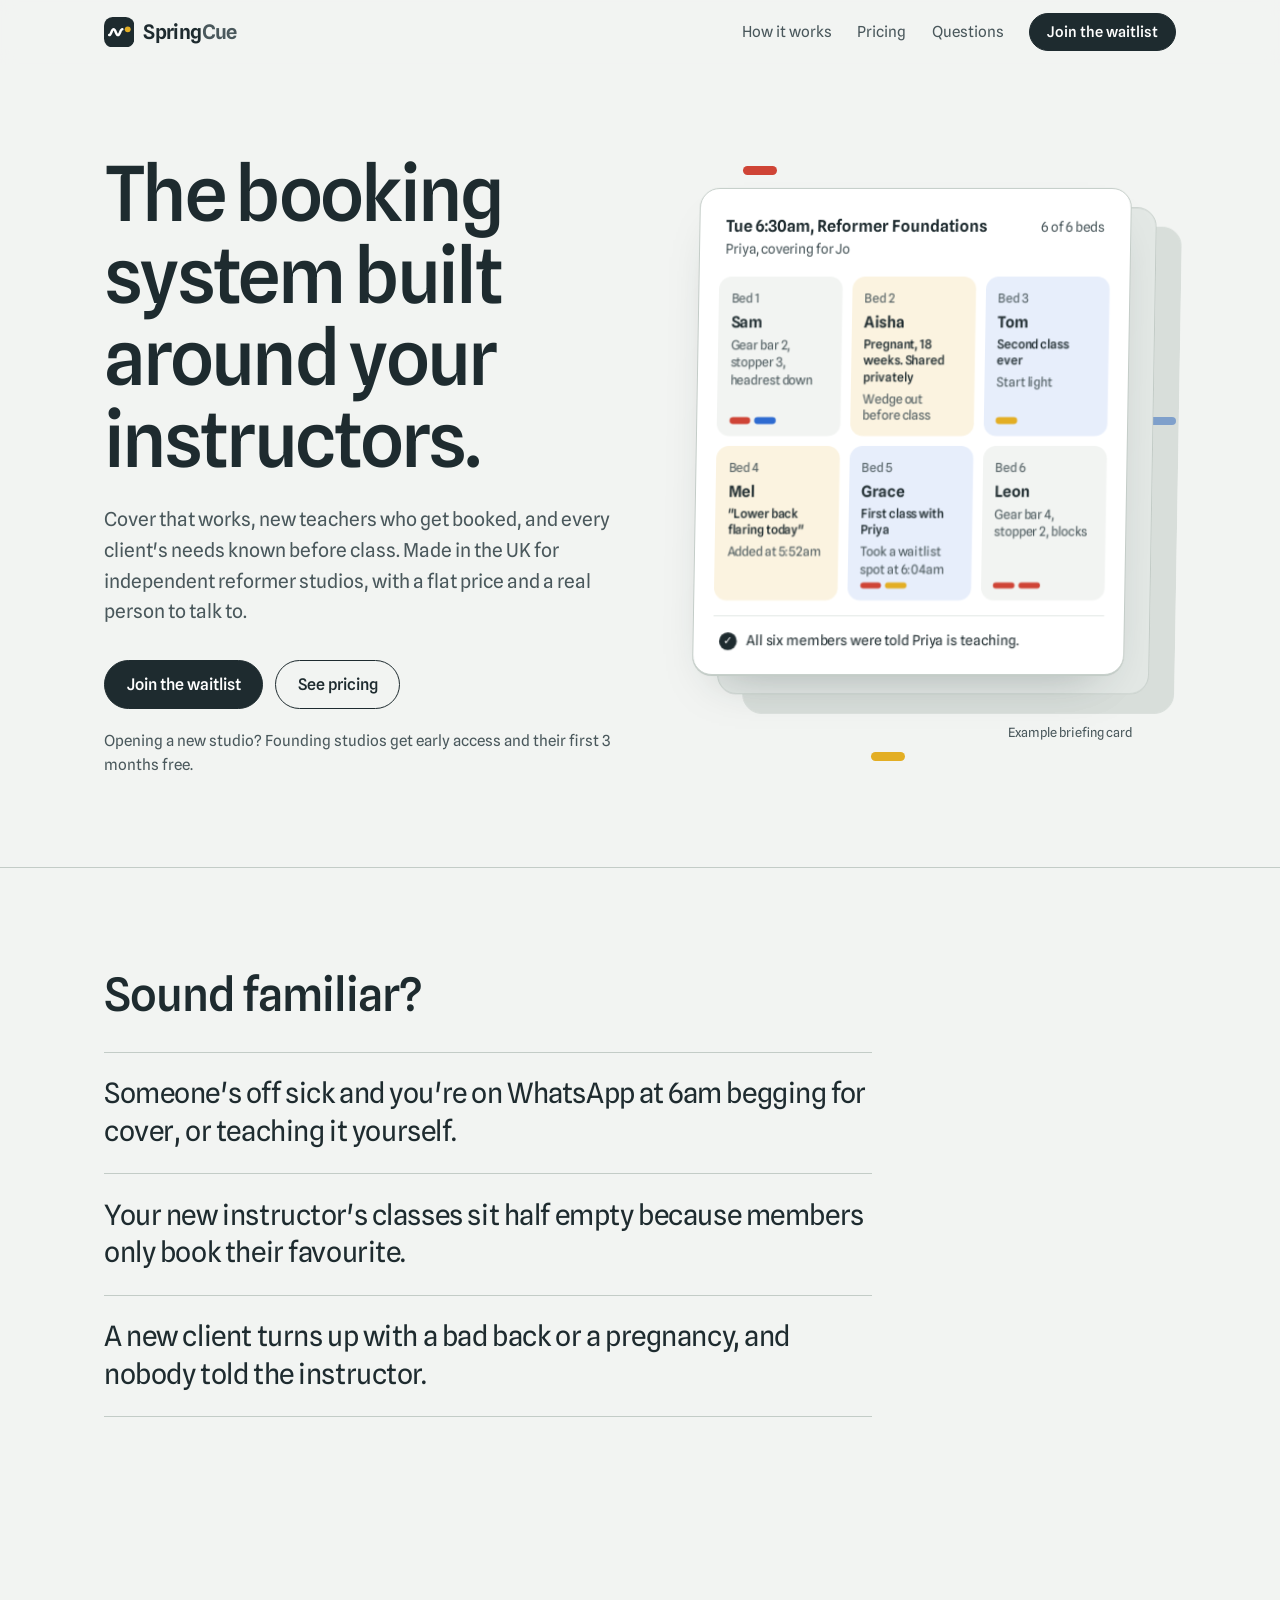
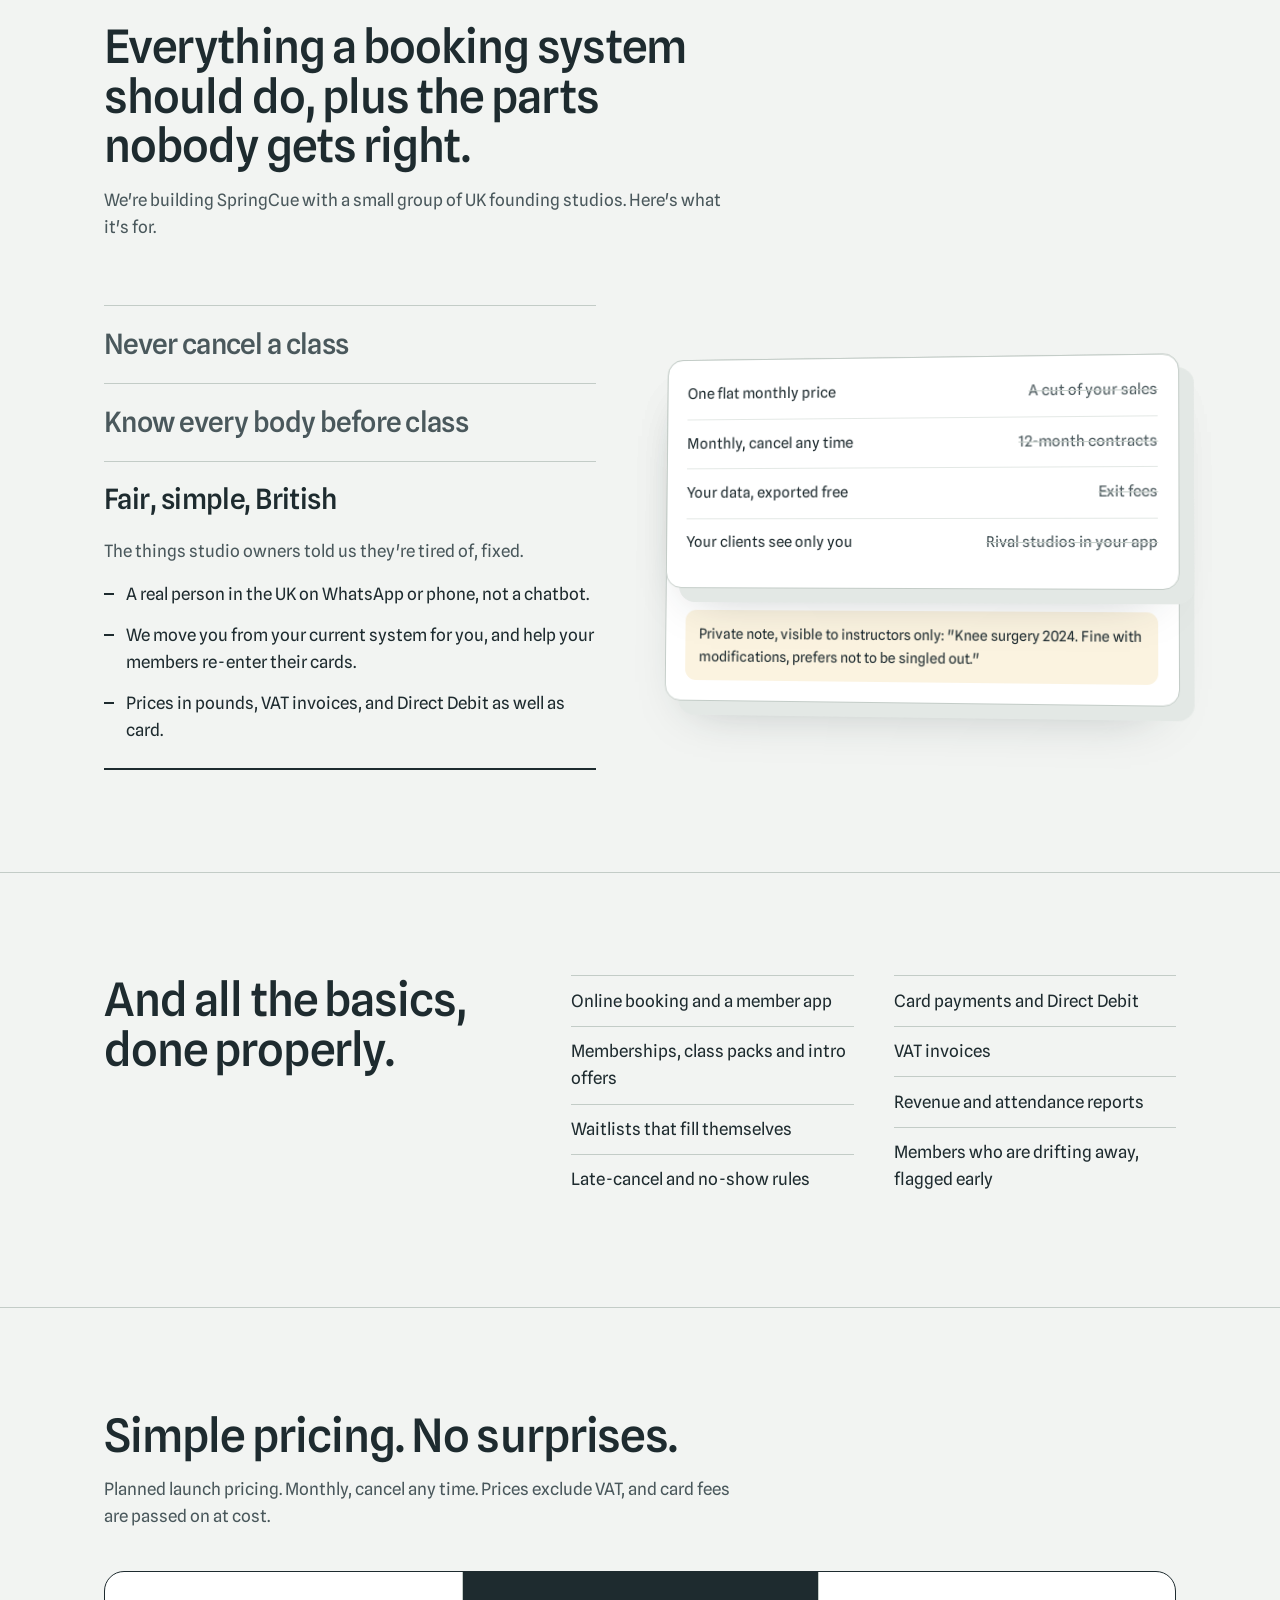
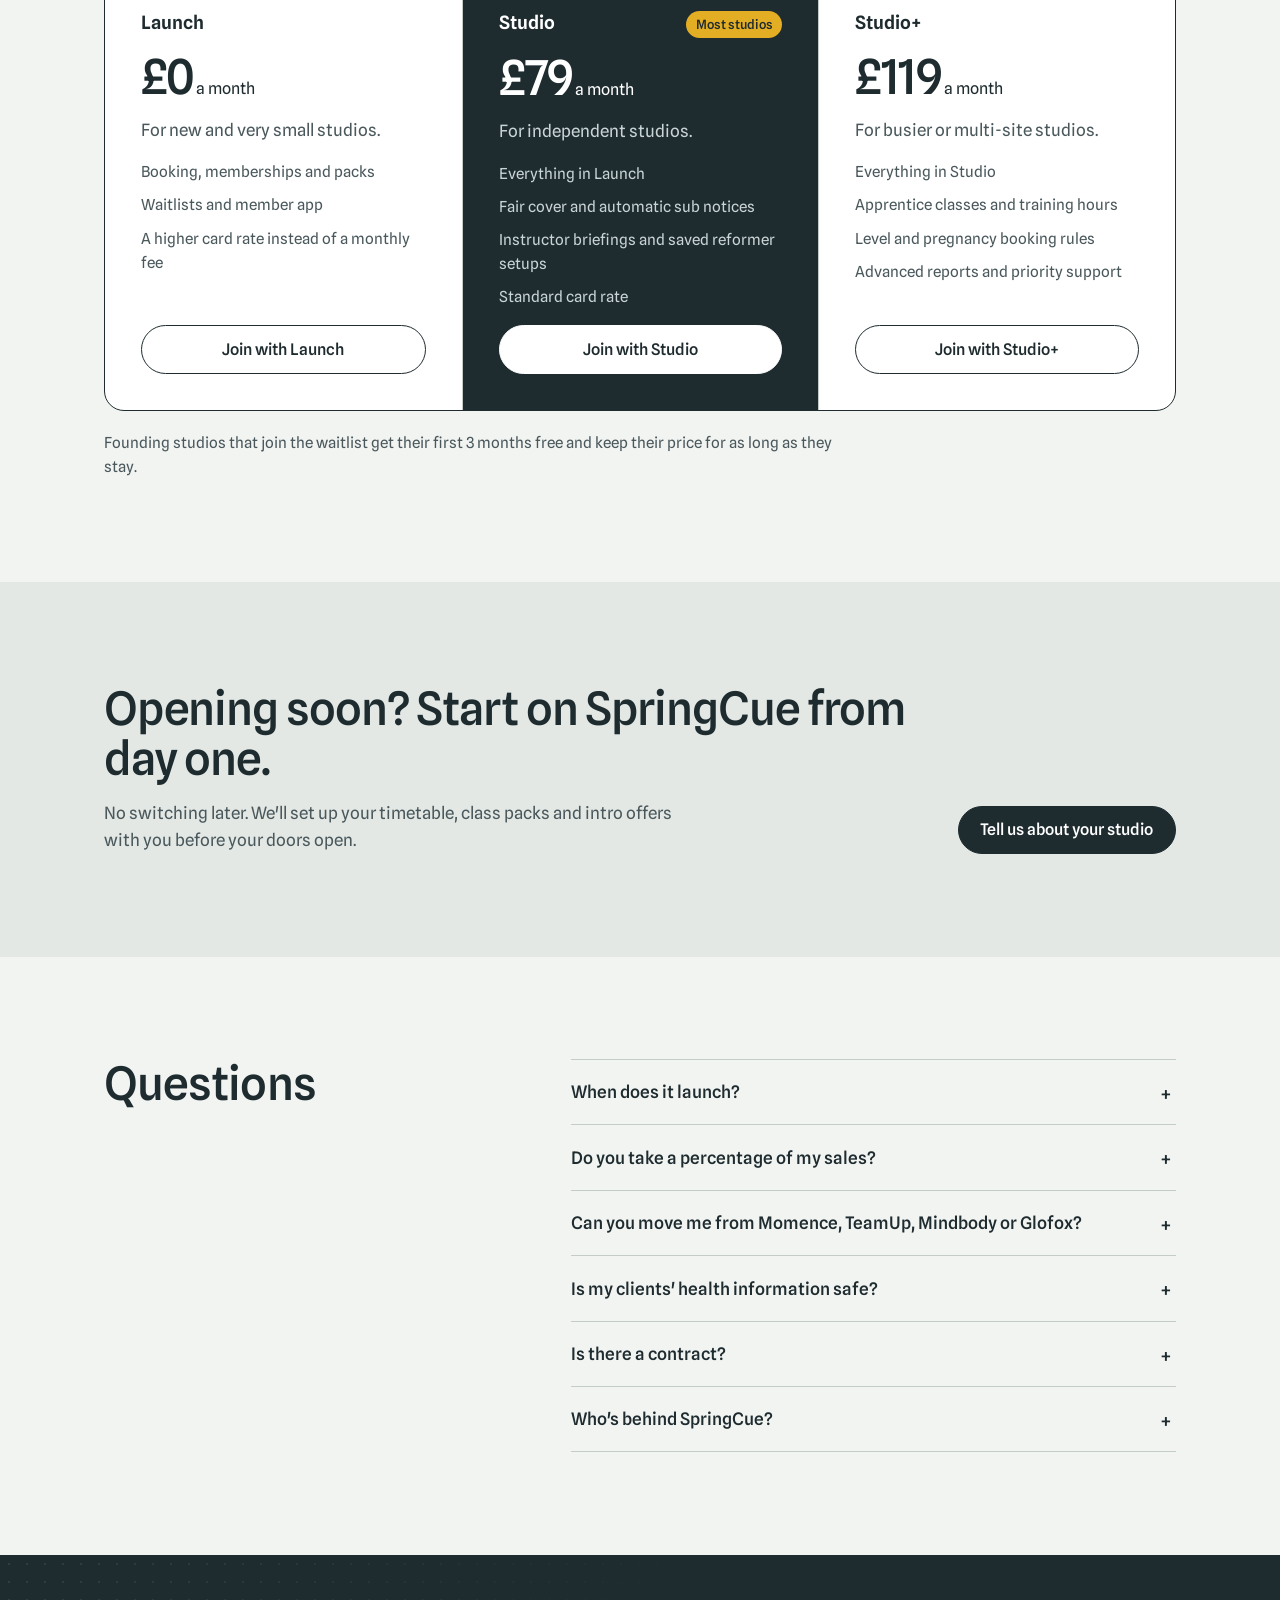
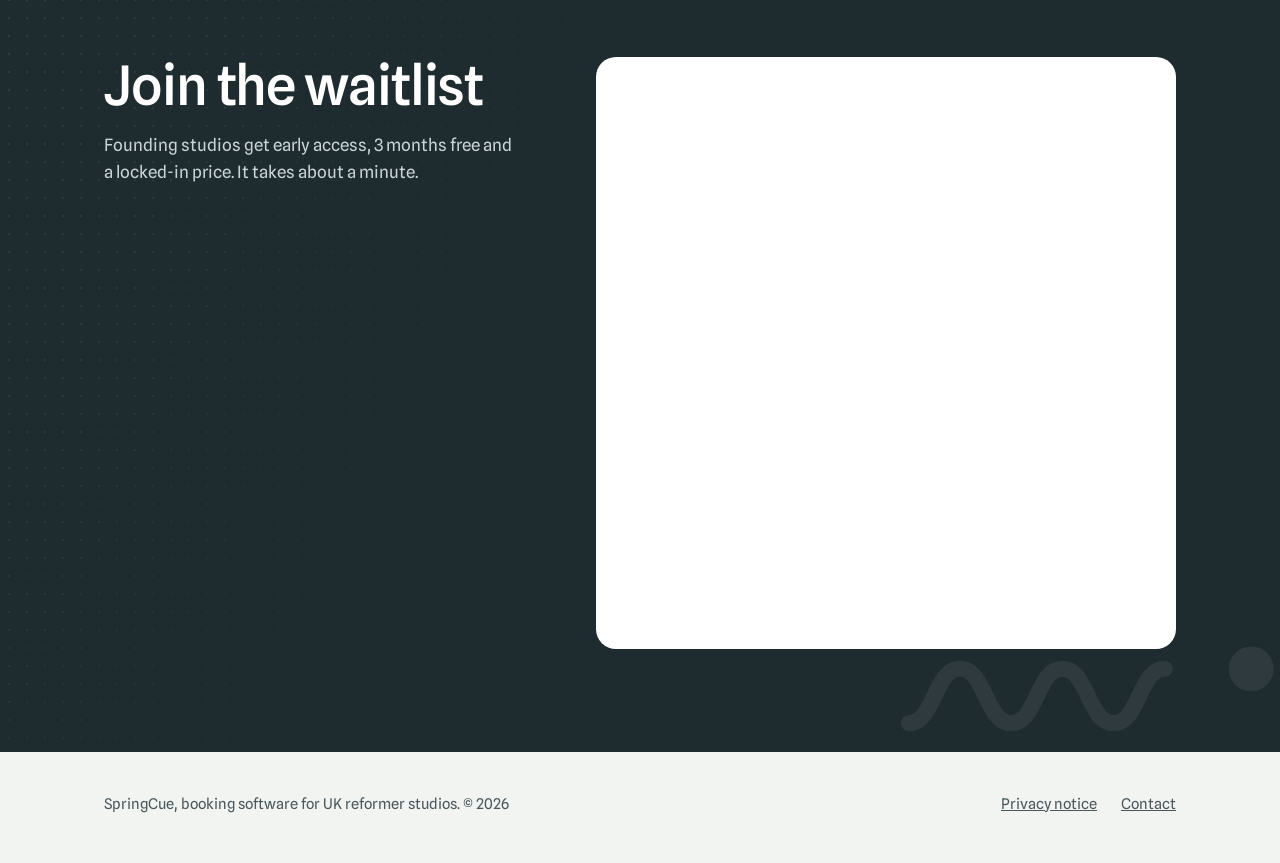
==== commit f15946aa: "Add files via upload" ====
--- a/index.html
+++ b/index.html
@@ -8,6 +8,7 @@
 <meta property="og:title" content="SpringCue: booking software for UK reformer studios">
 <meta property="og:description" content="Cover that works, new teachers who get booked, and every client's needs known before class. Flat price, real human support.">
 <meta property="og:type" content="website">
+<link rel="icon" href="data:image/svg+xml,%3Csvg xmlns='http://www.w3.org/2000/svg' viewBox='0 0 32 32'%3E%3Crect width='32' height='32' rx='9' fill='%231E2B2F'/%3E%3Cpath d='M5.5 19c2.3 0 2.3-6 4.6-6s2.3 6 4.6 6 2.3-6 4.6-6' fill='none' stroke='%23fff' stroke-width='2.6' stroke-linecap='round' stroke-linejoin='round'/%3E%3Ccircle cx='25' cy='13' r='3.1' fill='%23E3AE24'/%3E%3C/svg%3E">
 <link rel="preconnect" href="https://fonts.googleapis.com">
 <link rel="preconnect" href="https://fonts.gstatic.com" crossorigin>
 <link href="https://fonts.googleapis.com/css2?family=Spline+Sans:wght@400;500;600&display=swap" rel="stylesheet">
@@ -60,8 +61,10 @@
   .nav.scrolled { border-bottom-color: var(--line); }
   .nav .wrap { display: flex; align-items: center; justify-content: space-between; height: 4rem; gap: 1rem; }
   .logo { font-weight: 600; font-size: 1.25rem; letter-spacing: -0.03em; text-decoration: none; display: flex; align-items: center; gap: 0.55rem; }
-  .logo-mark { width: 1.6rem; height: 0.9rem; border: 2px solid var(--ink); border-radius: 0.45rem; position: relative; }
-  .logo-mark::after { content: ""; position: absolute; left: 3px; top: 2px; width: 0.55rem; height: calc(100% - 4px); background: var(--ink); border-radius: 0.2rem; }
+  .logo-mark { width: 1.9rem; height: 1.9rem; flex: none; display: block; }
+  .logo-mark .coil { transform-origin: 6px 16px; transition: transform 0.45s cubic-bezier(.3,1.6,.5,1); }
+  .logo:hover .logo-mark .coil { transform: scaleX(0.82); }
+  .logo-word b { font-weight: 600; color: var(--ink-soft); }
   .nav-links { display: flex; gap: 1.6rem; align-items: center; font-size: 0.95rem; }
   .nav-links a:not(.btn) { text-decoration: none; color: var(--ink-soft); }
   .nav-links a:not(.btn):hover { color: var(--ink); }
@@ -98,7 +101,7 @@
   .spr.r { background: var(--red); } .spr.b { background: var(--blue); } .spr.y { background: var(--yellow); }
   .brief-foot { margin-top: 0.9rem; border-top: 1px solid var(--plaster); padding: 0.85rem 0.35rem 0.1rem; display: flex; gap: 0.6rem; align-items: center; font-size: 0.88rem; }
   .tick { width: 1.15rem; height: 1.15rem; border-radius: 50%; background: var(--ink); color: var(--white); display: grid; place-items: center; font-size: 0.7rem; flex: none; }
-  .example { font-size: 0.8rem; color: var(--ink-soft); margin-top: 0.75rem; text-align: right; }
+  .example { font-size: 0.8rem; color: var(--ink-soft); margin-top: 3rem; text-align: right; position: relative; }
   @media (max-width: 520px) { .beds { grid-template-columns: repeat(2, 1fr); } }
 
   /* sections */
@@ -186,7 +189,10 @@
   @media (max-width: 760px) { .faq { grid-template-columns: 1fr; } }
 
   /* waitlist */
-  .join { background: var(--ink); color: var(--white); }
+  .join { background: var(--ink); color: var(--white); position: relative; overflow: hidden; }
+  .join::before { content: ""; position: absolute; inset: 0; background-image: radial-gradient(rgba(255,255,255,0.09) 1.2px, transparent 1.4px); background-size: 18px 18px; -webkit-mask-image: linear-gradient(115deg, #000 0%, transparent 45%); mask-image: linear-gradient(115deg, #000 0%, transparent 45%); pointer-events: none; }
+  .join .wrap { position: relative; }
+  .join-coil { position: absolute; right: -2rem; bottom: -1rem; width: 26rem; max-width: 70%; opacity: 0.07; pointer-events: none; }
   .join .wrap { display: grid; grid-template-columns: minmax(0, 0.85fr) minmax(0, 1.15fr); gap: clamp(2rem, 5vw, 4rem); align-items: start; }
   .join h2 { font-size: clamp(2.2rem, 4.5vw, 3.4rem); }
   .join p { margin-top: 1rem; color: #C9D4D6; max-width: 26rem; }
@@ -202,6 +208,69 @@
   footer .wrap { display: flex; flex-wrap: wrap; justify-content: space-between; gap: 1rem; }
   footer nav { display: flex; gap: 1.5rem; }
 
+
+  /* feature tabs: one opens at a time, a progress line moves them on */
+  .tabs { display: grid; grid-template-columns: minmax(0, 1fr) minmax(0, 1.05fr); gap: clamp(2rem, 5vw, 4.5rem); align-items: center; }
+  .tab-item { border-top: 1px solid var(--line); position: relative; }
+  .tab-item:last-child { border-bottom: 1px solid var(--line); }
+  .tab-btn { all: unset; box-sizing: border-box; display: block; width: 100%; cursor: pointer; padding: 1.3rem 0; }
+  .tab-btn:focus-visible { outline: 3px solid var(--blue); outline-offset: 2px; border-radius: 6px; }
+  .tab-btn h3 { font-size: clamp(1.35rem, 2.4vw, 1.75rem); font-weight: 500; letter-spacing: -0.02em; color: var(--ink-soft); transition: color 0.3s ease; }
+  .tab-item.is-active .tab-btn h3, .tab-btn:hover h3 { color: var(--ink); }
+  .tab-body { display: grid; grid-template-rows: 0fr; transition: grid-template-rows 0.5s cubic-bezier(.2,.75,.2,1); }
+  .tab-body > div { overflow: hidden; }
+  .tab-item.is-active .tab-body { grid-template-rows: 1fr; }
+  .tab-body .lede { color: var(--ink-soft); max-width: 32rem; }
+  .tab-body .points { margin: 1rem 0 1.5rem; }
+  .tab-bar { position: absolute; left: 0; bottom: -1px; height: 2px; width: 100%; overflow: hidden; }
+  .tab-bar span { display: block; height: 100%; width: 0; background: var(--ink); }
+  .tab-item.is-active .tab-bar span { width: 100%; }
+  .tabs.auto .tab-item.is-active .tab-bar span { width: 0; animation: fill 9s linear forwards; }
+  .tabs.paused .tab-bar span { animation-play-state: paused !important; }
+  @keyframes fill { to { width: 100%; } }
+  .tab-visual { display: grid; perspective: 1400px; }
+  .panel { grid-area: 1 / 1; transition: opacity 0.45s ease, transform 0.6s cubic-bezier(.2,.75,.2,1), visibility 0s linear 0.45s; opacity: 0; visibility: hidden; transform: translateY(14px) rotateY(-6deg); }
+  .panel.is-active { opacity: 1; visibility: visible; transform: rotateY(-6deg) rotateX(2deg); transition-delay: 0s; }
+  .panel .mock { box-shadow: 14px 14px 0 var(--plaster), 0 30px 50px -30px rgba(30,43,47,0.35); }
+  @media (max-width: 860px) { .tabs { grid-template-columns: 1fr; } .panel, .panel.is-active { transform: none; } .panel .mock { box-shadow: 8px 8px 0 var(--plaster); } }
+
+  /* cover request plays out: asking, skipped, accepted */
+  .queue li { transition: opacity 0.3s ease; }
+  .queue.playing li { opacity: 0.35; }
+  .queue.playing li.asking, .queue.playing li.done { opacity: 1; }
+  .queue li.asking .status { background: var(--yellow); color: var(--ink); border-color: var(--yellow); animation: pulse 0.9s ease-in-out infinite; }
+  @keyframes pulse { 50% { transform: scale(1.06); } }
+  .mock-foot { transition: opacity 0.4s ease, transform 0.4s ease; }
+  .playing ~ .mock-foot { opacity: 0; transform: translateY(4px); }
+  .playing.finished ~ .mock-foot { opacity: 1; transform: none; }
+  .spr.grow { animation: grow 0.7s cubic-bezier(.3,1.5,.5,1) both; }
+  .spr.grow + .spr.grow { animation-delay: 0.15s; }
+  @keyframes grow { from { width: 0; } }
+
+  /* hero stage: the briefing card tilted in 3D, with two cards stacked behind it */
+  .hero { overflow-x: clip; }
+  .stage { position: relative; perspective: 1600px; padding: 1.5rem 2.75rem 1.5rem 0.5rem; }
+  .arrive { animation: arrive 1.1s cubic-bezier(.2,.75,.2,1) both; }
+  @keyframes arrive { from { opacity: 0; transform: translateY(28px) rotateX(10deg); } to { opacity: 1; transform: none; } }
+  .float { animation: float 7s ease-in-out 1.1s infinite; }
+  @keyframes float { 0%, 100% { transform: translateY(0); } 50% { transform: translateY(-8px); } }
+  .tilt {
+    --rx: 0deg; --ry: 0deg;
+    position: relative; transform-style: preserve-3d;
+    transform: rotateY(calc(-11deg + var(--ry))) rotateX(calc(5deg + var(--rx)));
+    transition: transform 0.6s cubic-bezier(.2,.75,.2,1);
+  }
+  .tilt::before, .tilt::after { content: ""; position: absolute; inset: 0; border-radius: 1.25rem; border: 1px solid var(--line); }
+  .tilt::before { background: var(--plaster); transform: translate3d(18px, 16px, -40px); }
+  .tilt::after { background: var(--line); opacity: 0.55; transform: translate3d(36px, 32px, -80px); }
+  .tilt .brief { position: relative; transform: translateZ(0); }
+  .drift { position: absolute; width: 2.1rem; height: 0.55rem; border-radius: 999px; z-index: 0; animation: drift 9s ease-in-out infinite; }
+  .drift.d1 { background: var(--red); top: 0.2rem; left: 12%; }
+  .drift.d2 { background: var(--blue); top: 42%; right: 0; animation-delay: -3s; }
+  .drift.d3 { background: var(--yellow); bottom: 0.4rem; left: 38%; animation-delay: -6s; }
+  @keyframes drift { 0%, 100% { transform: translate(0, 0) rotate(-8deg); } 50% { transform: translate(6px, -10px) rotate(6deg); } }
+  @media (max-width: 900px) { .stage { padding: 1.25rem 1.75rem 1.25rem 0.25rem; } .tilt { transform: rotateY(-6deg) rotateX(3deg); } .tilt::before { transform: translate3d(10px, 10px, -30px); } .tilt::after { transform: translate3d(20px, 20px, -60px); } }
+
   /* the one orchestrated moment: briefing beds settle in on load */
   @keyframes settle { from { opacity: 0; transform: translateY(6px); } to { opacity: 1; transform: none; } }
   .beds .bed { animation: settle 0.5s ease both; }
@@ -214,7 +283,7 @@
 
 <header class="nav" id="top">
   <div class="wrap">
-    <a class="logo" href="#top" aria-label="SpringCue home"><span class="logo-mark" aria-hidden="true"></span>SpringCue</a>
+    <a class="logo" href="#top" aria-label="SpringCue home"><svg class="logo-mark" viewBox="0 0 32 32" aria-hidden="true"><rect width="32" height="32" rx="9" fill="var(--ink)"/><path class="coil" d="M5.5 19c2.3 0 2.3-6 4.6-6s2.3 6 4.6 6 2.3-6 4.6-6" fill="none" stroke="#fff" stroke-width="2.6" stroke-linecap="round" stroke-linejoin="round"/><circle cx="25" cy="13" r="3.1" fill="var(--yellow)"/></svg><span class="logo-word">Spring<b>Cue</b></span></a>
     <nav class="nav-links" aria-label="Main">
       <a href="#how">How it works</a>
       <a href="#pricing">Pricing</a>
@@ -237,7 +306,9 @@
         <p class="hero-note">Opening a new studio? Founding studios get early access and their first 3 months free.</p>
       </div>
 
-      <figure style="margin:0">
+      <figure class="stage" style="margin:0">
+        <span class="drift d1" aria-hidden="true"></span><span class="drift d2" aria-hidden="true"></span><span class="drift d3" aria-hidden="true"></span>
+        <div class="arrive"><div class="float"><div class="tilt">
         <div class="brief" role="img" aria-label="Example class briefing card. Tuesday 6:30am Reformer Foundations, taught by Priya covering for Jo. Six beds with each client's spring setup, two first-timers, one private pregnancy note and one back note shared that morning.">
           <div class="brief-head">
             <div>
@@ -256,6 +327,7 @@
           </div>
           <div class="brief-foot"><span class="tick" aria-hidden="true">✓</span> All six members were told Priya is teaching.</div>
         </div>
+        </div></div></div>
         <figcaption class="example">Example briefing card</figcaption>
       </figure>
     </div>
@@ -279,74 +351,87 @@
         <p class="muted">We're building SpringCue with a small group of UK founding studios. Here's what it's for.</p>
       </div>
 
-      <article class="pillar">
-        <div>
-          <h3>Never cancel a class</h3>
-          <p class="lede">Cover requests go out fairly and automatically, so you stop chasing people and nobody gets asked every time.</p>
-          <ul class="points">
-            <li>Your own team first, in rotation, with weekly limits and availability rules like "never before 7am".</li>
-            <li>Qualification tags, so prenatal or advanced classes only go to instructors trained for them.</li>
-            <li>Once cover is confirmed, the timetable updates and booked members are told who's teaching.</li>
-            <li>Apprentice classes for new instructors: labelled, discounted, with training hours logged.</li>
-            <li>Private one-tap feedback after class, so new instructors improve quickly.</li>
-          </ul>
-        </div>
-        <div class="mock" aria-label="Example cover request">
-          <div class="mock-title">Cover needed: Thu 9:30am Reformer Flow</div>
-          <div class="mock-sub">Jo is off sick. Asking qualified instructors in turn.</div>
-          <ul class="queue">
-            <li><div><div class="who">Lou</div><div class="why">Already covered twice this month</div></div><span class="status skip">Skipped</span></li>
-            <li><div><div class="who">Ben</div><div class="why">Unavailable before 10am</div></div><span class="status skip">Skipped</span></li>
-            <li><div><div class="who">Priya</div><div class="why">Covered by Jo last week</div></div><span class="status yes">Accepted</span></li>
-          </ul>
-          <div class="mock-foot">Timetable updated. 8 booked members told.</div>
-        </div>
-      </article>
-
-      <article class="pillar">
-        <div>
-          <h3>Know every body before class</h3>
-          <p class="lede">A quiet briefing card reaches the instructor 15 minutes before class, laid out by bed.</p>
-          <ul class="points">
-            <li>First-timers, and clients that instructor hasn't taught before, are highlighted.</li>
-            <li>Clients share injuries or a pregnancy once, privately. Every instructor sees it and nobody announces it.</li>
-            <li>Each client's reformer setup is saved: gear bar, stopper, springs, headrest and props.</li>
-            <li>Pregnancy-aware booking and simple level rules, like eight beginner classes before intermediate.</li>
-          </ul>
-        </div>
-        <div class="mock" aria-label="Example client setup">
-          <div class="mock-title">Sam's reformer setup</div>
-          <div class="mock-sub">Saved after her intro class</div>
-          <dl class="setup">
-            <dt>Height</dt><dd>5'3"</dd>
-            <dt>Gear bar</dt><dd>2</dd>
-            <dt>Stopper</dt><dd>3</dd>
-            <dt>Footwork</dt><dd><i class="spr r" aria-hidden="true"></i><i class="spr b" aria-hidden="true"></i> 1 red, 1 blue</dd>
-            <dt>Headrest</dt><dd>Down</dd>
-          </dl>
-          <div class="note-private">Private note, visible to instructors only: "Knee surgery 2024. Fine with modifications, prefers not to be singled out."</div>
-        </div>
-      </article>
-
-      <article class="pillar">
-        <div>
-          <h3>Fair, simple, British</h3>
-          <p class="lede">The things studio owners told us they're tired of, fixed.</p>
-          <ul class="points">
-            <li>A real person in the UK on WhatsApp or phone, not a chatbot.</li>
-            <li>We move you from your current system for you, and help your members re-enter their cards.</li>
-            <li>Prices in pounds, VAT invoices, and Direct Debit as well as card.</li>
-          </ul>
-        </div>
-        <div class="mock" aria-label="What you won't get with SpringCue">
-          <ul class="promise">
-            <li><span>One flat monthly price</span><span class="them">A cut of your sales</span></li>
-            <li><span>Monthly, cancel any time</span><span class="them">12-month contracts</span></li>
-            <li><span>Your data, exported free</span><span class="them">Exit fees</span></li>
-            <li><span>Your clients see only you</span><span class="them">Rival studios in your app</span></li>
-          </ul>
-        </div>
-      </article>
+      <div class="tabs" data-tabs>
+        <div class="tab-list">
+          <div class="tab-item is-active" data-key="cover">
+            <button class="tab-btn" type="button" aria-expanded="true" aria-controls="tab-body-cover panel-cover"><h3>Never cancel a class</h3></button>
+            <div class="tab-body" id="tab-body-cover"><div>
+              <p class="lede">Cover requests go out fairly and automatically, so you stop chasing people and nobody gets asked every time.</p>
+              <ul class="points">
+                <li>Your own team first, in rotation, with weekly limits and availability rules like "never before 7am".</li>
+                <li>Qualification tags, so prenatal or advanced classes only go to instructors trained for them.</li>
+                <li>Once cover is confirmed, the timetable updates and booked members are told who's teaching.</li>
+                <li>Apprentice classes for new instructors: labelled, discounted, with training hours logged.</li>
+              </ul>
+            </div></div>
+            <span class="tab-bar" aria-hidden="true"><span></span></span>
+          </div>
+          <div class="tab-item" data-key="brief">
+            <button class="tab-btn" type="button" aria-expanded="false" aria-controls="tab-body-brief panel-brief"><h3>Know every body before class</h3></button>
+            <div class="tab-body" id="tab-body-brief"><div>
+              <p class="lede">A quiet briefing card reaches the instructor 15 minutes before class, laid out by bed.</p>
+              <ul class="points">
+                <li>First-timers, and clients that instructor hasn't taught before, are highlighted.</li>
+                <li>Clients share injuries or a pregnancy once, privately. Every instructor sees it and nobody announces it.</li>
+                <li>Each client's reformer setup is saved: gear bar, stopper, springs, headrest and props.</li>
+                <li>Pregnancy-aware booking and simple level rules, like eight beginner classes before intermediate.</li>
+              </ul>
+            </div></div>
+            <span class="tab-bar" aria-hidden="true"><span></span></span>
+          </div>
+          <div class="tab-item" data-key="fair">
+            <button class="tab-btn" type="button" aria-expanded="false" aria-controls="tab-body-fair panel-fair"><h3>Fair, simple, British</h3></button>
+            <div class="tab-body" id="tab-body-fair"><div>
+              <p class="lede">The things studio owners told us they're tired of, fixed.</p>
+              <ul class="points">
+                <li>A real person in the UK on WhatsApp or phone, not a chatbot.</li>
+                <li>We move you from your current system for you, and help your members re-enter their cards.</li>
+                <li>Prices in pounds, VAT invoices, and Direct Debit as well as card.</li>
+              </ul>
+            </div></div>
+            <span class="tab-bar" aria-hidden="true"><span></span></span>
+          </div>
+        </div>
+
+        <div class="tab-visual">
+          <div class="panel is-active" id="panel-cover" data-key="cover">
+            <div class="mock" aria-label="Example cover request">
+              <div class="mock-title">Cover needed: Thu 9:30am Reformer Flow</div>
+              <div class="mock-sub">Jo is off sick. Asking qualified instructors in turn.</div>
+              <ul class="queue">
+                <li data-step="skip"><div><div class="who">Lou</div><div class="why">Already covered twice this month</div></div><span class="status skip">Skipped</span></li>
+                <li data-step="skip"><div><div class="who">Ben</div><div class="why">Unavailable before 10am</div></div><span class="status skip">Skipped</span></li>
+                <li data-step="yes"><div><div class="who">Priya</div><div class="why">Covered by Jo last week</div></div><span class="status yes">Accepted</span></li>
+              </ul>
+              <div class="mock-foot">Timetable updated. 8 booked members told.</div>
+            </div>
+          </div>
+          <div class="panel" id="panel-brief" data-key="brief">
+            <div class="mock" aria-label="Example client setup">
+              <div class="mock-title">Sam's reformer setup</div>
+              <div class="mock-sub">Saved after her intro class</div>
+              <dl class="setup">
+                <dt>Height</dt><dd>5'3"</dd>
+                <dt>Gear bar</dt><dd>2</dd>
+                <dt>Stopper</dt><dd>3</dd>
+                <dt>Footwork</dt><dd><i class="spr r grow" aria-hidden="true"></i><i class="spr b grow" aria-hidden="true"></i> 1 red, 1 blue</dd>
+                <dt>Headrest</dt><dd>Down</dd>
+              </dl>
+              <div class="note-private">Private note, visible to instructors only: "Knee surgery 2024. Fine with modifications, prefers not to be singled out."</div>
+            </div>
+          </div>
+          <div class="panel" id="panel-fair" data-key="fair">
+            <div class="mock" aria-label="What you won't get with SpringCue">
+              <ul class="promise">
+                <li><span>One flat monthly price</span><span class="them">A cut of your sales</span></li>
+                <li><span>Monthly, cancel any time</span><span class="them">12-month contracts</span></li>
+                <li><span>Your data, exported free</span><span class="them">Exit fees</span></li>
+                <li><span>Your clients see only you</span><span class="them">Rival studios in your app</span></li>
+              </ul>
+            </div>
+          </div>
+        </div>
+      </div>
     </div>
   </section>
 
@@ -456,6 +541,7 @@
   </section>
 
   <section class="join" id="join" aria-labelledby="join-title">
+    <svg class="join-coil" viewBox="0 0 260 80" aria-hidden="true"><path d="M8 52c16 0 16-34 32-34s16 34 32 34 16-34 32-34 16 34 32 34 16-34 32-34" fill="none" stroke="#fff" stroke-width="10" stroke-linecap="round" stroke-linejoin="round"/><circle cx="222" cy="18" r="14" fill="#fff"/></svg>
     <div class="wrap">
       <div>
         <h2 id="join-title">Join the waitlist</h2>
@@ -508,6 +594,72 @@
     a.addEventListener("click", function () { chosenPlan = a.dataset.plan; loadForm(); });
   });
 
+  const calm = matchMedia("(prefers-reduced-motion: reduce)").matches;
+
+  // Cover request plays out: each instructor is asked in turn.
+  const queue = document.querySelector(".queue");
+  let coverTimers = [];
+  function playCover() {
+    if (calm || !queue) return;
+    coverTimers.forEach(clearTimeout); coverTimers = [];
+    const rows = [...queue.querySelectorAll("li")];
+    const labels = rows.map(r => r.querySelector(".status").textContent);
+    rows.forEach(r => { r.classList.remove("asking", "done"); r.querySelector(".status").textContent = "Waiting"; });
+    queue.classList.add("playing"); queue.classList.remove("finished");
+    let t = 400;
+    rows.forEach((r, i) => {
+      const st = r.querySelector(".status");
+      coverTimers.push(setTimeout(() => { r.classList.add("asking"); st.textContent = "Asking"; }, t));
+      t += 1100;
+      coverTimers.push(setTimeout(() => { r.classList.remove("asking"); r.classList.add("done"); st.textContent = labels[i]; }, t));
+      t += 250;
+    });
+    coverTimers.push(setTimeout(() => queue.classList.add("finished"), t));
+  }
+
+  // Feature tabs: one open at a time, moving on by themselves until someone clicks.
+  const tabs = document.querySelector("[data-tabs]");
+  if (tabs) {
+    const items = [...tabs.querySelectorAll(".tab-item")];
+    const panels = [...tabs.querySelectorAll(".panel")];
+    function show(key, fromClick) {
+      items.forEach(it => {
+        const on = it.dataset.key === key;
+        it.classList.toggle("is-active", on);
+        it.querySelector(".tab-btn").setAttribute("aria-expanded", on);
+      });
+      panels.forEach(p => p.classList.toggle("is-active", p.dataset.key === key));
+      if (fromClick) tabs.classList.remove("auto");
+      if (key === "cover") playCover();
+      if (key === "brief") panels.find(p => p.dataset.key === "brief").querySelectorAll(".spr.grow").forEach(s => { s.style.animation = "none"; s.offsetWidth; s.style.animation = ""; });
+    }
+    items.forEach(it => it.querySelector(".tab-btn").addEventListener("click", () => show(it.dataset.key, true)));
+    if (!calm) {
+      tabs.classList.add("auto", "paused");
+      tabs.addEventListener("animationend", e => {
+        if (e.animationName !== "fill" || !tabs.classList.contains("auto")) return;
+        const i = items.findIndex(it => it.classList.contains("is-active"));
+        show(items[(i + 1) % items.length].dataset.key, false);
+      });
+      let played = false;
+      new IntersectionObserver(([en]) => {
+        tabs.classList.toggle("paused", !en.isIntersecting);
+        if (en.isIntersecting && !played) { played = true; playCover(); }
+      }, { threshold: 0.35 }).observe(tabs);
+    }
+  }
+
+  // Hero card leans gently towards the pointer.
+  const stage = document.querySelector(".stage"), tilt = document.querySelector(".tilt");
+  if (stage && tilt && !calm && matchMedia("(pointer: fine)").matches) {
+    stage.addEventListener("pointermove", e => {
+      const b = stage.getBoundingClientRect();
+      tilt.style.setProperty("--ry", ((e.clientX - b.left) / b.width - 0.5) * 8 + "deg");
+      tilt.style.setProperty("--rx", -((e.clientY - b.top) / b.height - 0.5) * 6 + "deg");
+    });
+    stage.addEventListener("pointerleave", () => { tilt.style.setProperty("--ry", "0deg"); tilt.style.setProperty("--rx", "0deg"); });
+  }
+
   // Hairline under the nav once the page scrolls.
   const nav = document.querySelector(".nav");
   addEventListener("scroll", function () { nav.classList.toggle("scrolled", scrollY > 8); }, { passive: true });
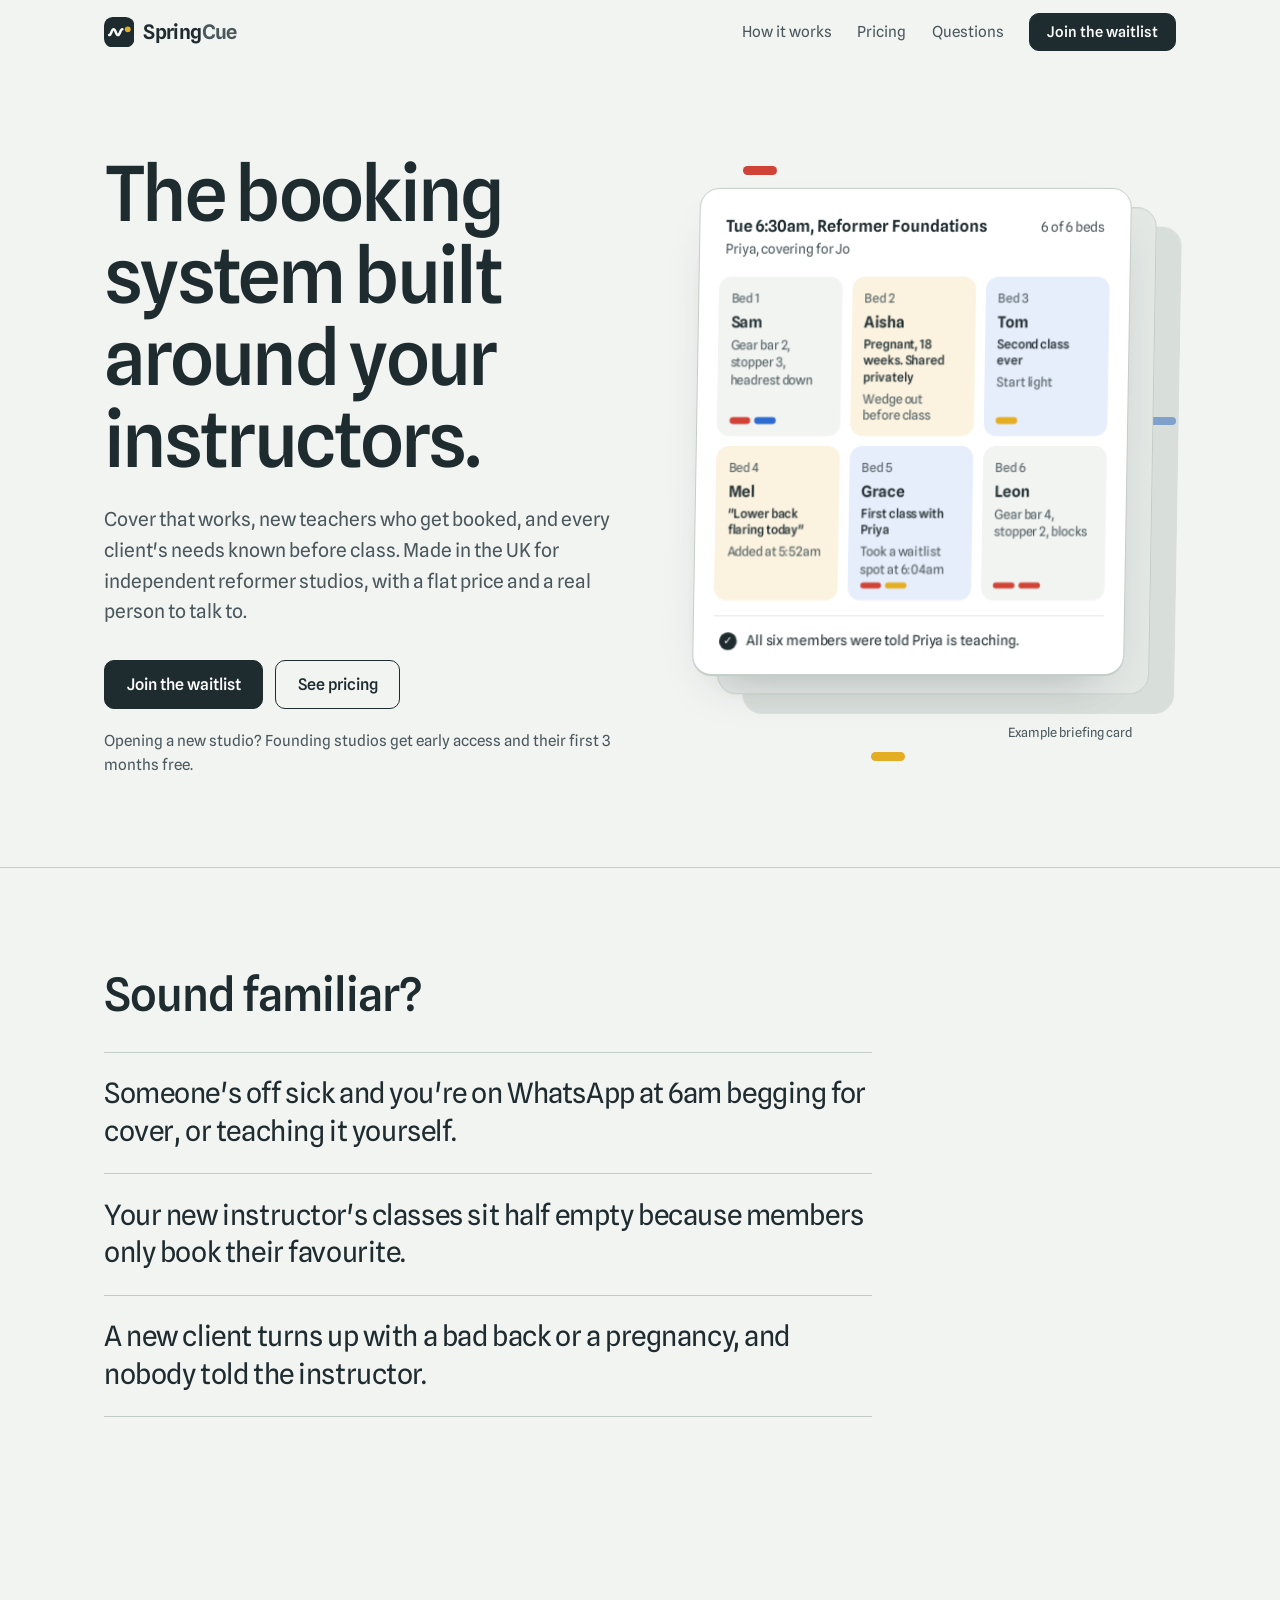
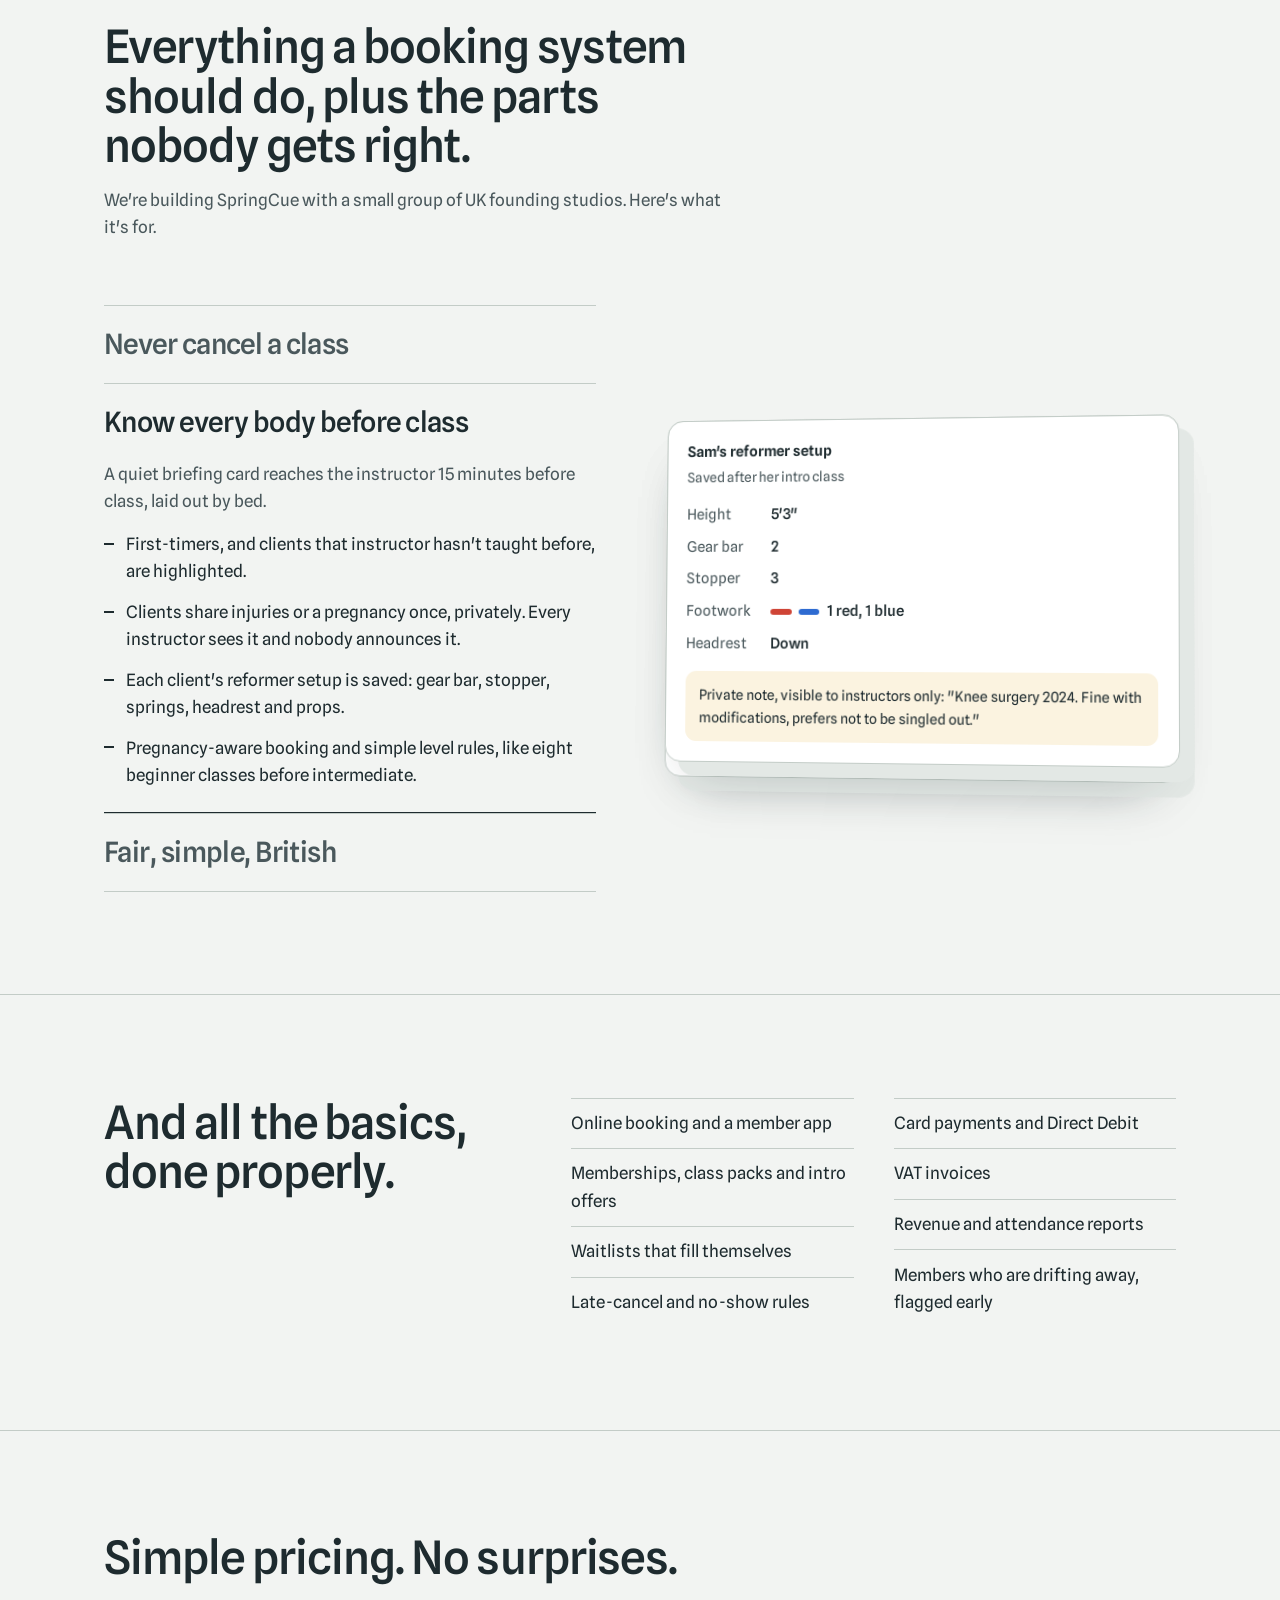
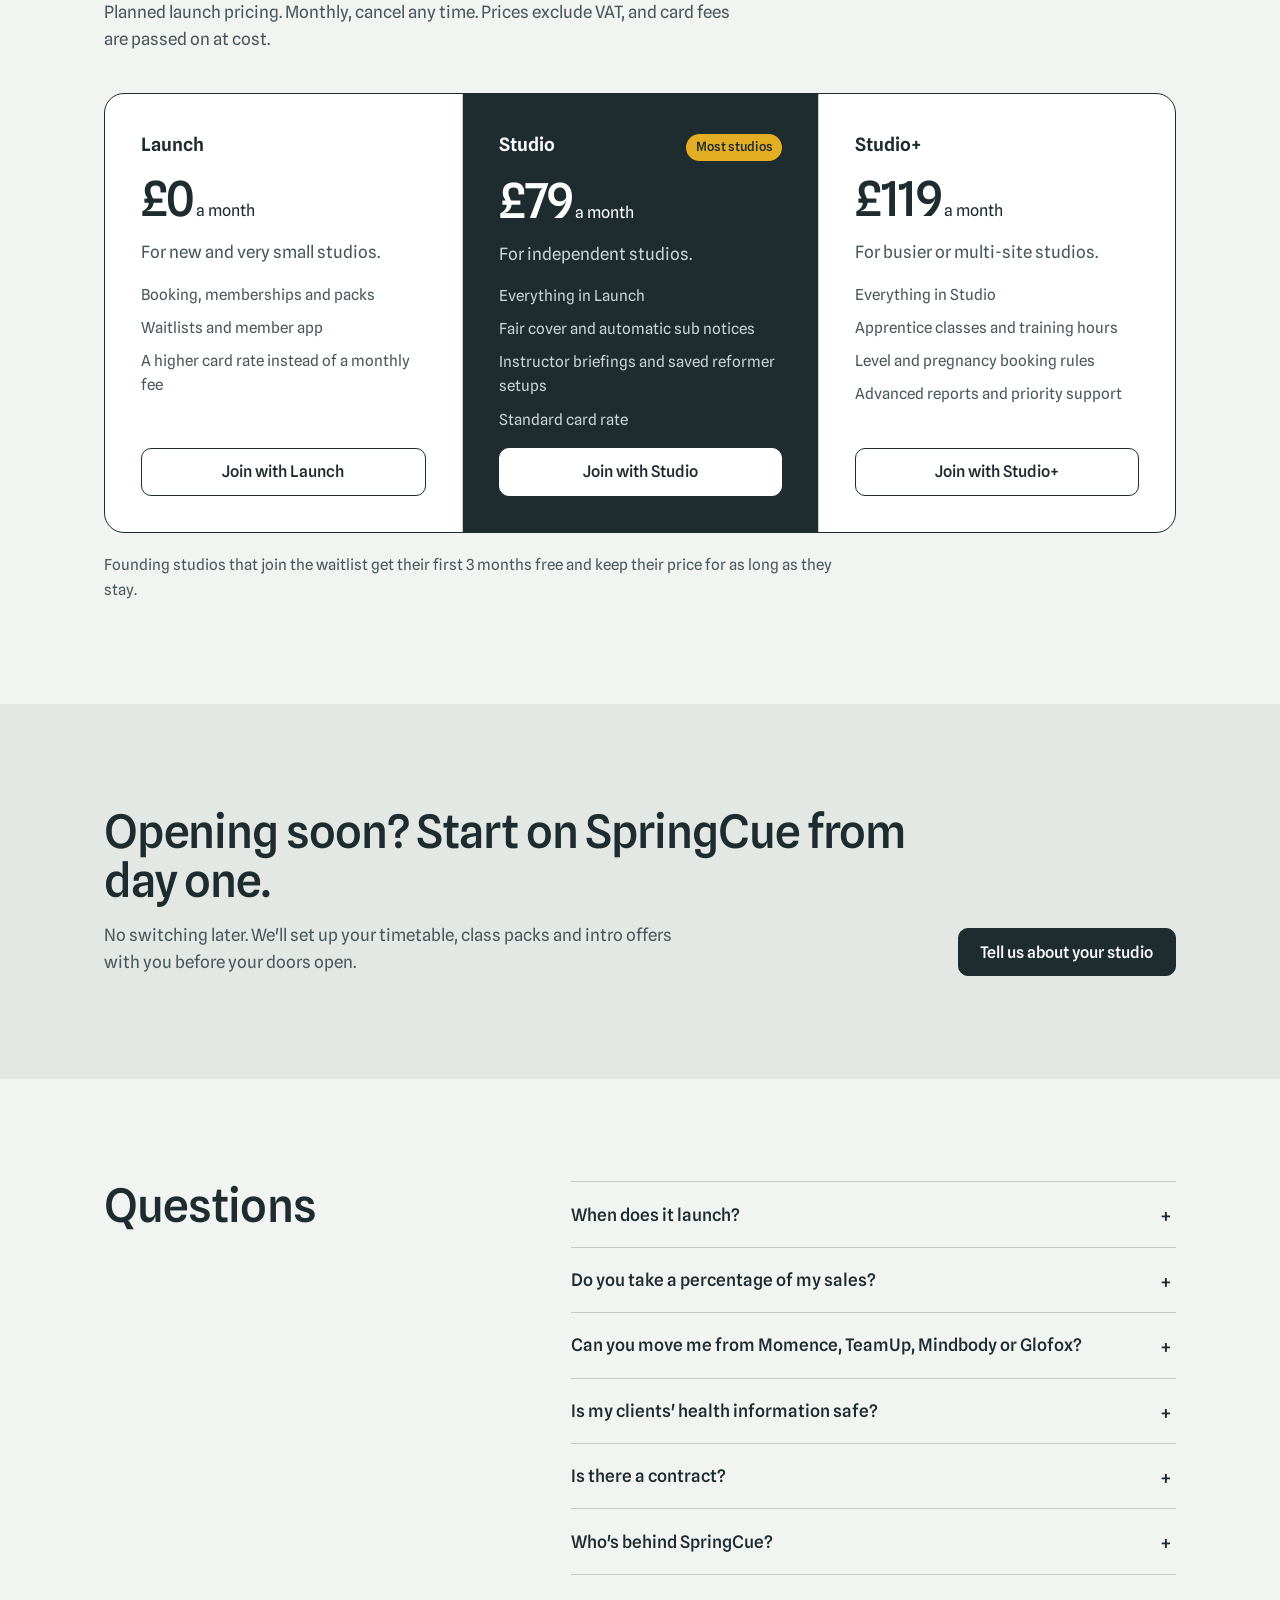
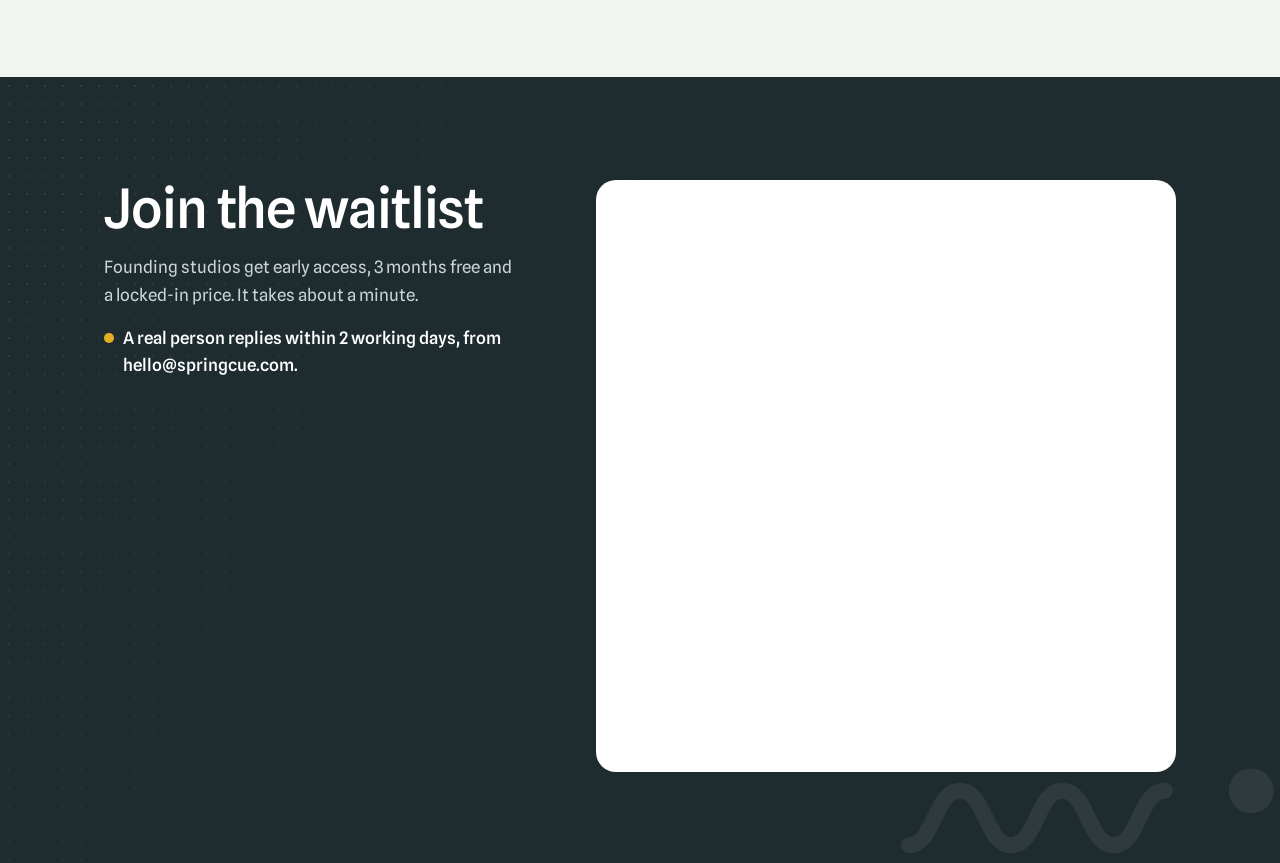
==== commit c602e000: "Add files via upload" ====
--- a/index.html
+++ b/index.html
@@ -2,12 +2,20 @@
 <html lang="en-GB">
 <head>
 <meta charset="utf-8">
+<meta name="referrer" content="strict-origin-when-cross-origin">
 <meta name="viewport" content="width=device-width, initial-scale=1">
 <title>SpringCue: booking software for UK reformer Pilates studios</title>
 <meta name="description" content="Booking and membership software for independent UK reformer studios, built around your instructors. Cover that works, new teachers who get booked, and every client's needs known before class.">
 <meta property="og:title" content="SpringCue: booking software for UK reformer studios">
 <meta property="og:description" content="Cover that works, new teachers who get booked, and every client's needs known before class. Flat price, real human support.">
 <meta property="og:type" content="website">
+<meta property="og:url" content="https://springcue.com/">
+<meta property="og:image" content="https://springcue.com/og-image.png">
+<meta property="og:image:width" content="1200">
+<meta property="og:image:height" content="630">
+<meta name="twitter:card" content="summary_large_image">
+<link rel="canonical" href="https://springcue.com/">
+<script type="application/ld+json">{"@context":"https://schema.org","@graph":[{"@type":"Organization","name":"SpringCue","url":"https://springcue.com/","logo":"https://springcue.com/og-image.png","email":"hello@springcue.com","sameAs":["https://www.instagram.com/springcuesoftware/"]},{"@type":"SoftwareApplication","name":"SpringCue","applicationCategory":"BusinessApplication","operatingSystem":"Web","description":"Booking and membership software for independent UK reformer pilates studios, built around instructors.","offers":[{"@type":"Offer","name":"Launch","price":"0","priceCurrency":"GBP"},{"@type":"Offer","name":"Studio","price":"79","priceCurrency":"GBP"},{"@type":"Offer","name":"Studio+","price":"119","priceCurrency":"GBP"}]}]}</script>
 <link rel="icon" href="data:image/svg+xml,%3Csvg xmlns='http://www.w3.org/2000/svg' viewBox='0 0 32 32'%3E%3Crect width='32' height='32' rx='9' fill='%231E2B2F'/%3E%3Cpath d='M5.5 19c2.3 0 2.3-6 4.6-6s2.3 6 4.6 6 2.3-6 4.6-6' fill='none' stroke='%23fff' stroke-width='2.6' stroke-linecap='round' stroke-linejoin='round'/%3E%3Ccircle cx='25' cy='13' r='3.1' fill='%23E3AE24'/%3E%3C/svg%3E">
 <link rel="preconnect" href="https://fonts.googleapis.com">
 <link rel="preconnect" href="https://fonts.gstatic.com" crossorigin>
@@ -48,7 +56,7 @@
   /* buttons */
   .btn {
     display: inline-block; text-decoration: none; font-weight: 500; font-size: 1rem;
-    padding: 0.85rem 1.35rem; border-radius: 999px; border: 1.5px solid var(--ink);
+    padding: 0.85rem 1.35rem; border-radius: 10px; border: 1.5px solid var(--ink);
     cursor: pointer; font-family: inherit; line-height: 1.2;
   }
   .btn-solid { background: var(--ink); color: var(--white); }
@@ -196,12 +204,15 @@
   .join .wrap { display: grid; grid-template-columns: minmax(0, 0.85fr) minmax(0, 1.15fr); gap: clamp(2rem, 5vw, 4rem); align-items: start; }
   .join h2 { font-size: clamp(2.2rem, 4.5vw, 3.4rem); }
   .join p { margin-top: 1rem; color: #C9D4D6; max-width: 26rem; }
+  .join .promise-line { color: var(--white); font-weight: 500; display: flex; gap: 0.6rem; align-items: flex-start; }
+  .join .promise-line::before { content: ""; flex: none; width: 0.6rem; height: 0.6rem; margin-top: 0.5em; border-radius: 50%; background: var(--yellow); }
   .form-box { background: var(--white); color: var(--ink); border-radius: 1.25rem; padding: clamp(1.25rem, 3vw, 2rem); min-height: 20rem; }
   .form-box iframe { width: 100%; border: 0; min-height: 520px; }
   .form-placeholder { display: grid; gap: 0.75rem; font-size: 0.95rem; color: var(--ink-soft); }
   .form-placeholder strong { color: var(--ink); }
   .form-placeholder code { background: var(--plaster); padding: 0.1rem 0.35rem; border-radius: 4px; font-size: 0.88rem; }
   @media (max-width: 860px) { .join .wrap { grid-template-columns: 1fr; } }
+
 
   /* footer */
   footer { padding: 2.5rem 0 3rem; font-size: 0.92rem; color: var(--ink-soft); }
@@ -546,6 +557,7 @@
       <div>
         <h2 id="join-title">Join the waitlist</h2>
         <p>Founding studios get early access, 3 months free and a locked-in price. It takes about a minute.</p>
+        <p class="promise-line">A real person replies within 2 working days, from hello@springcue.com.</p>
       </div>
       <div class="form-box" id="form-box">
         <!-- The Tally form loads here once TALLY_FORM_ID is set below. -->
@@ -559,11 +571,13 @@
   </section>
 </main>
 
+
 <footer>
   <div class="wrap">
     <span>SpringCue, booking software for UK reformer studios. © 2026</span>
     <nav aria-label="Footer">
       <a href="privacy.html">Privacy notice</a>
+      <a href="terms.html">Terms</a>
       <a href="mailto:hello@springcue.com">Contact</a>
     </nav>
   </div>
@@ -649,16 +663,12 @@
     }
   }
 
-  // Hero card leans gently towards the pointer.
-  const stage = document.querySelector(".stage"), tilt = document.querySelector(".tilt");
-  if (stage && tilt && !calm && matchMedia("(pointer: fine)").matches) {
-    stage.addEventListener("pointermove", e => {
-      const b = stage.getBoundingClientRect();
-      tilt.style.setProperty("--ry", ((e.clientX - b.left) / b.width - 0.5) * 8 + "deg");
-      tilt.style.setProperty("--rx", -((e.clientY - b.top) / b.height - 0.5) * 6 + "deg");
-    });
-    stage.addEventListener("pointerleave", () => { tilt.style.setProperty("--ry", "0deg"); tilt.style.setProperty("--rx", "0deg"); });
-  }
+  // After a waitlist sign-up, go to the thank-you page.
+  addEventListener("message", e => {
+    if (!/tally\.so$/.test(new URL(e.origin).hostname)) return;
+    const d = typeof e.data === "string" ? e.data : JSON.stringify(e.data || "");
+    if (d.includes("Tally.FormSubmitted")) location.href = "thanks.html";
+  });
 
   // Hairline under the nav once the page scrolls.
   const nav = document.querySelector(".nav");
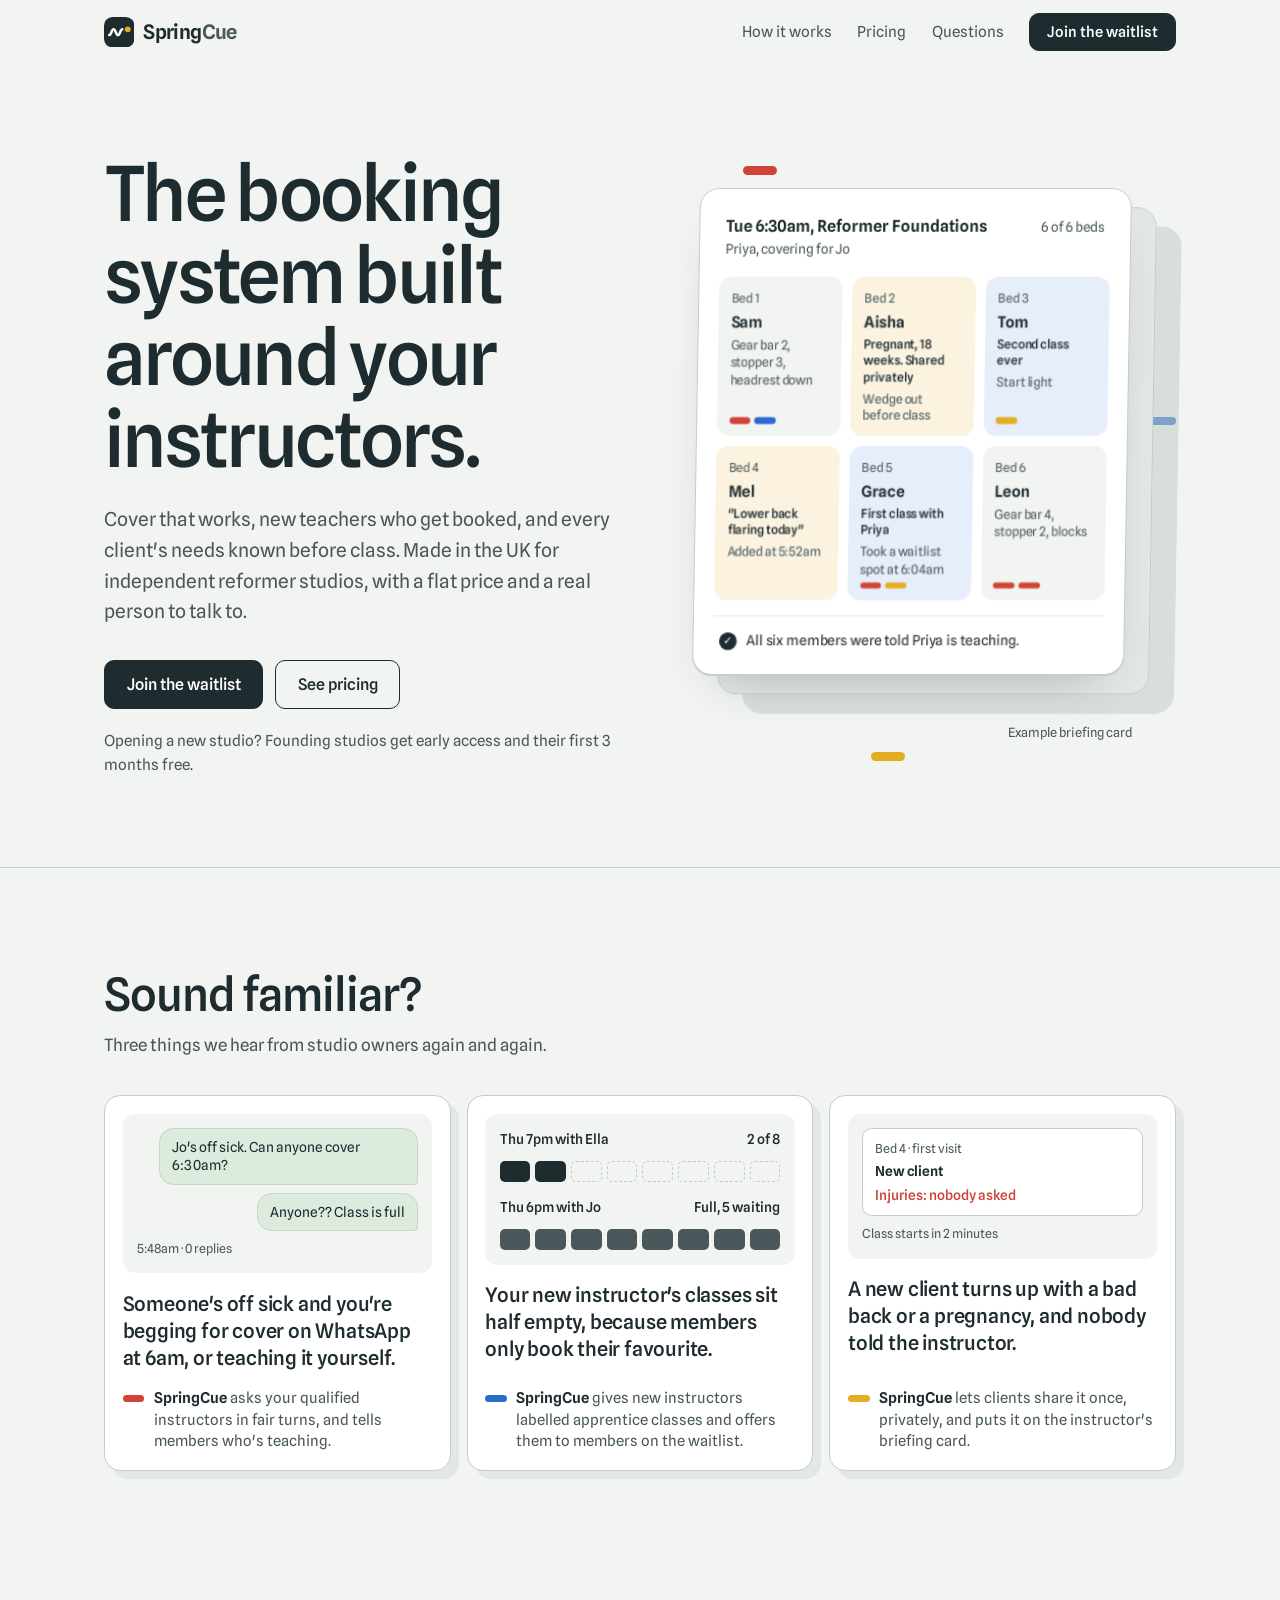
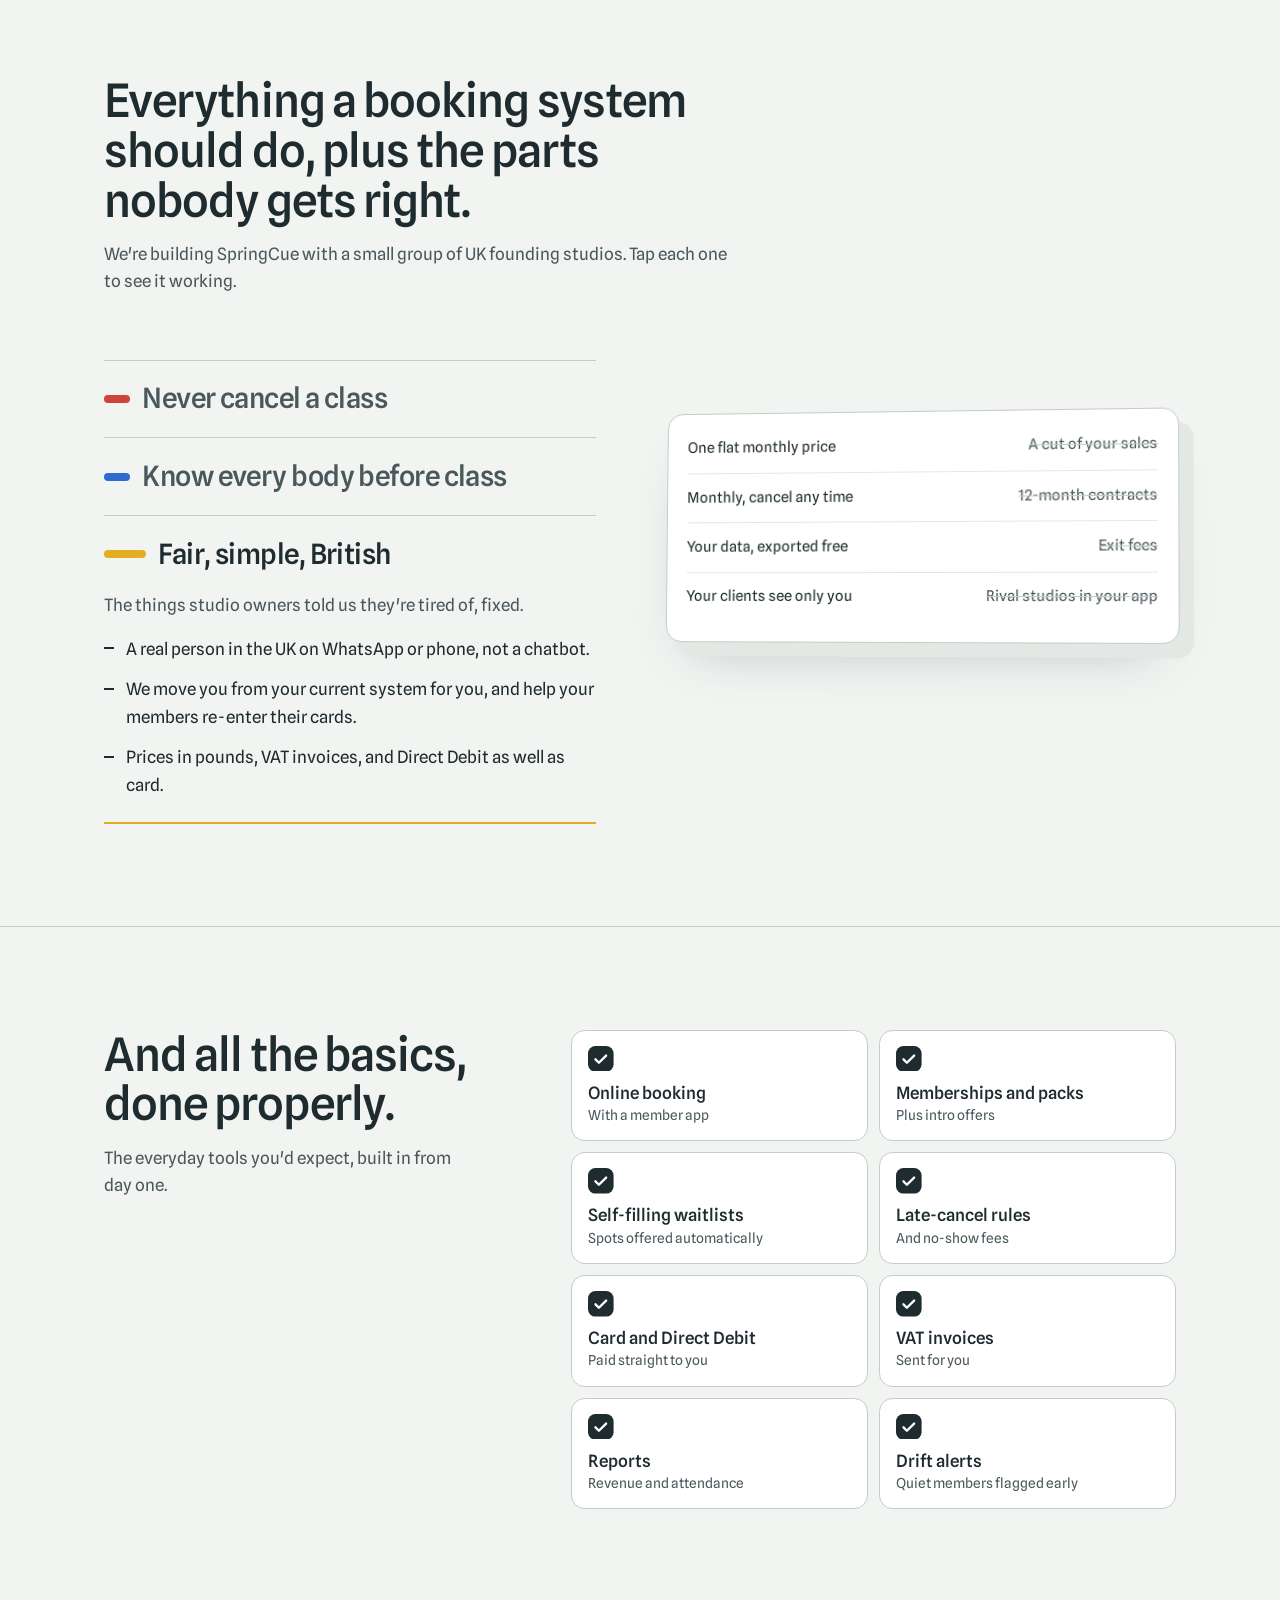
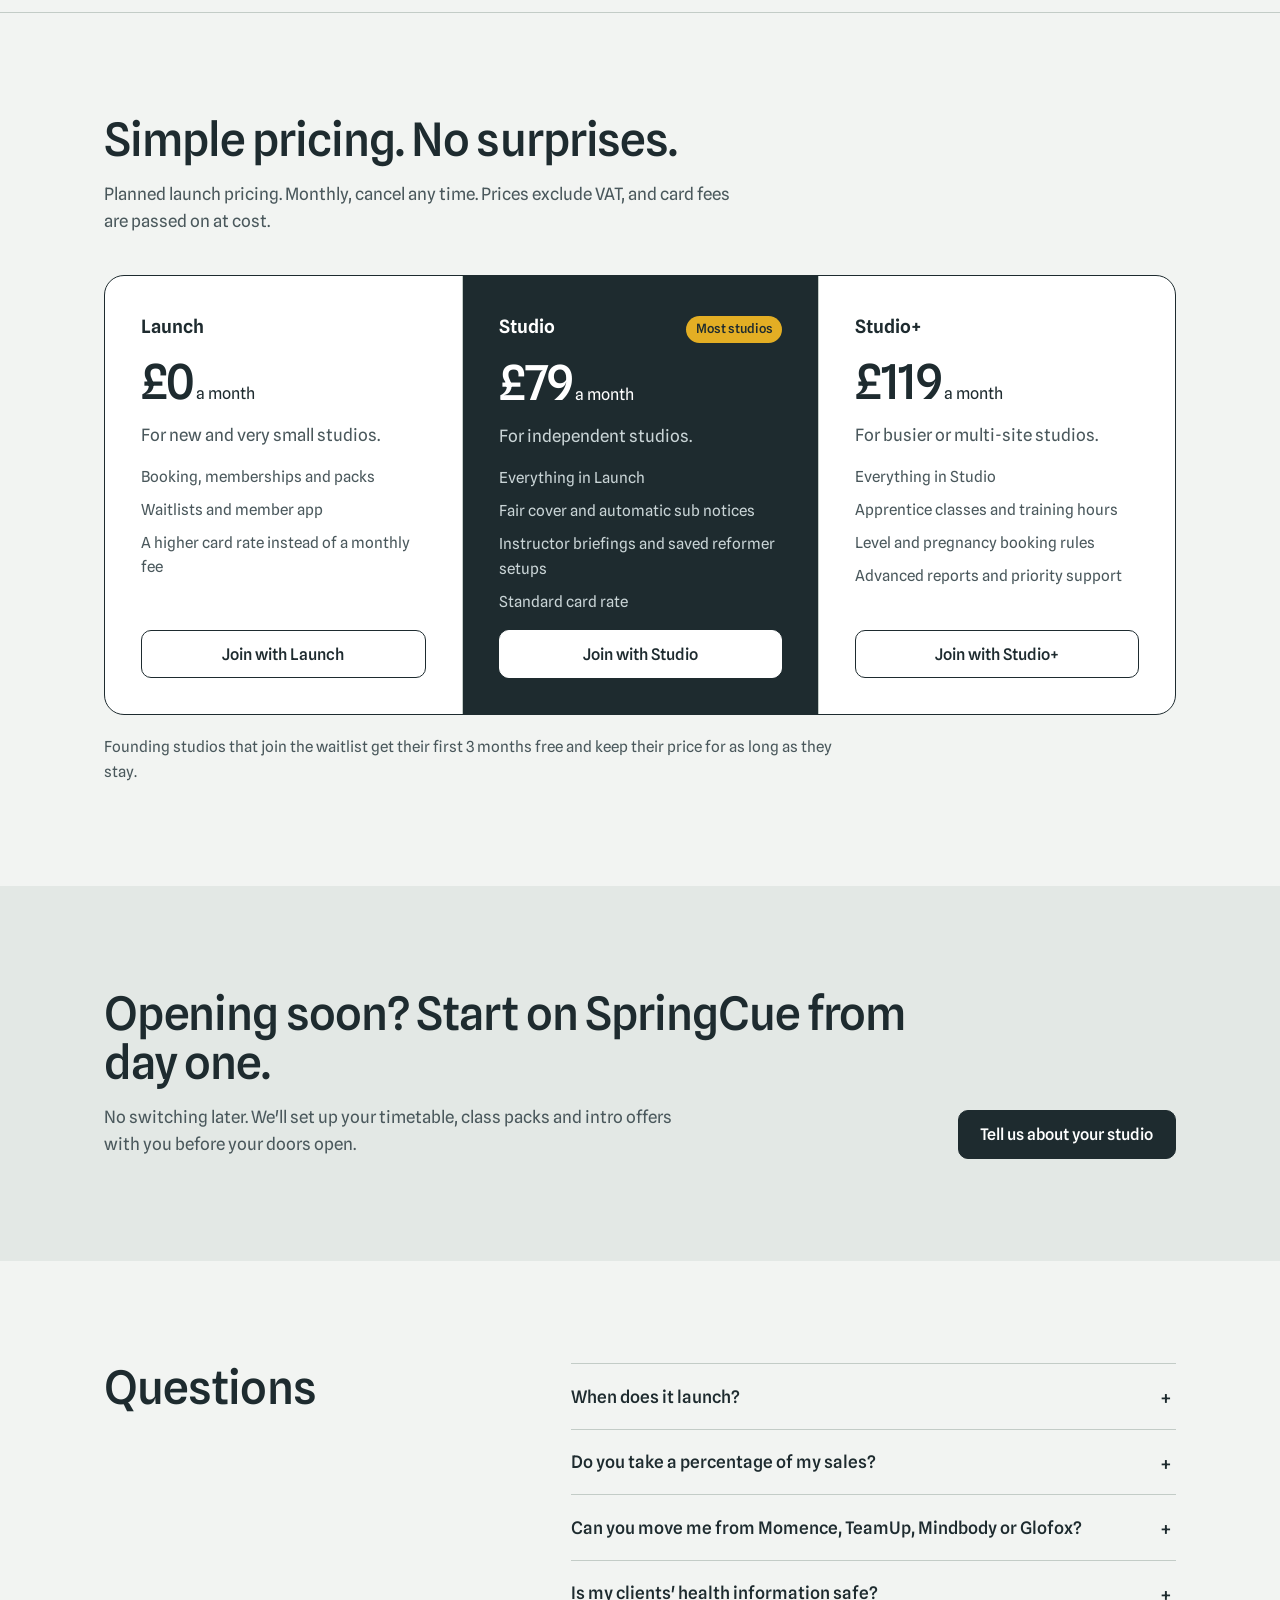
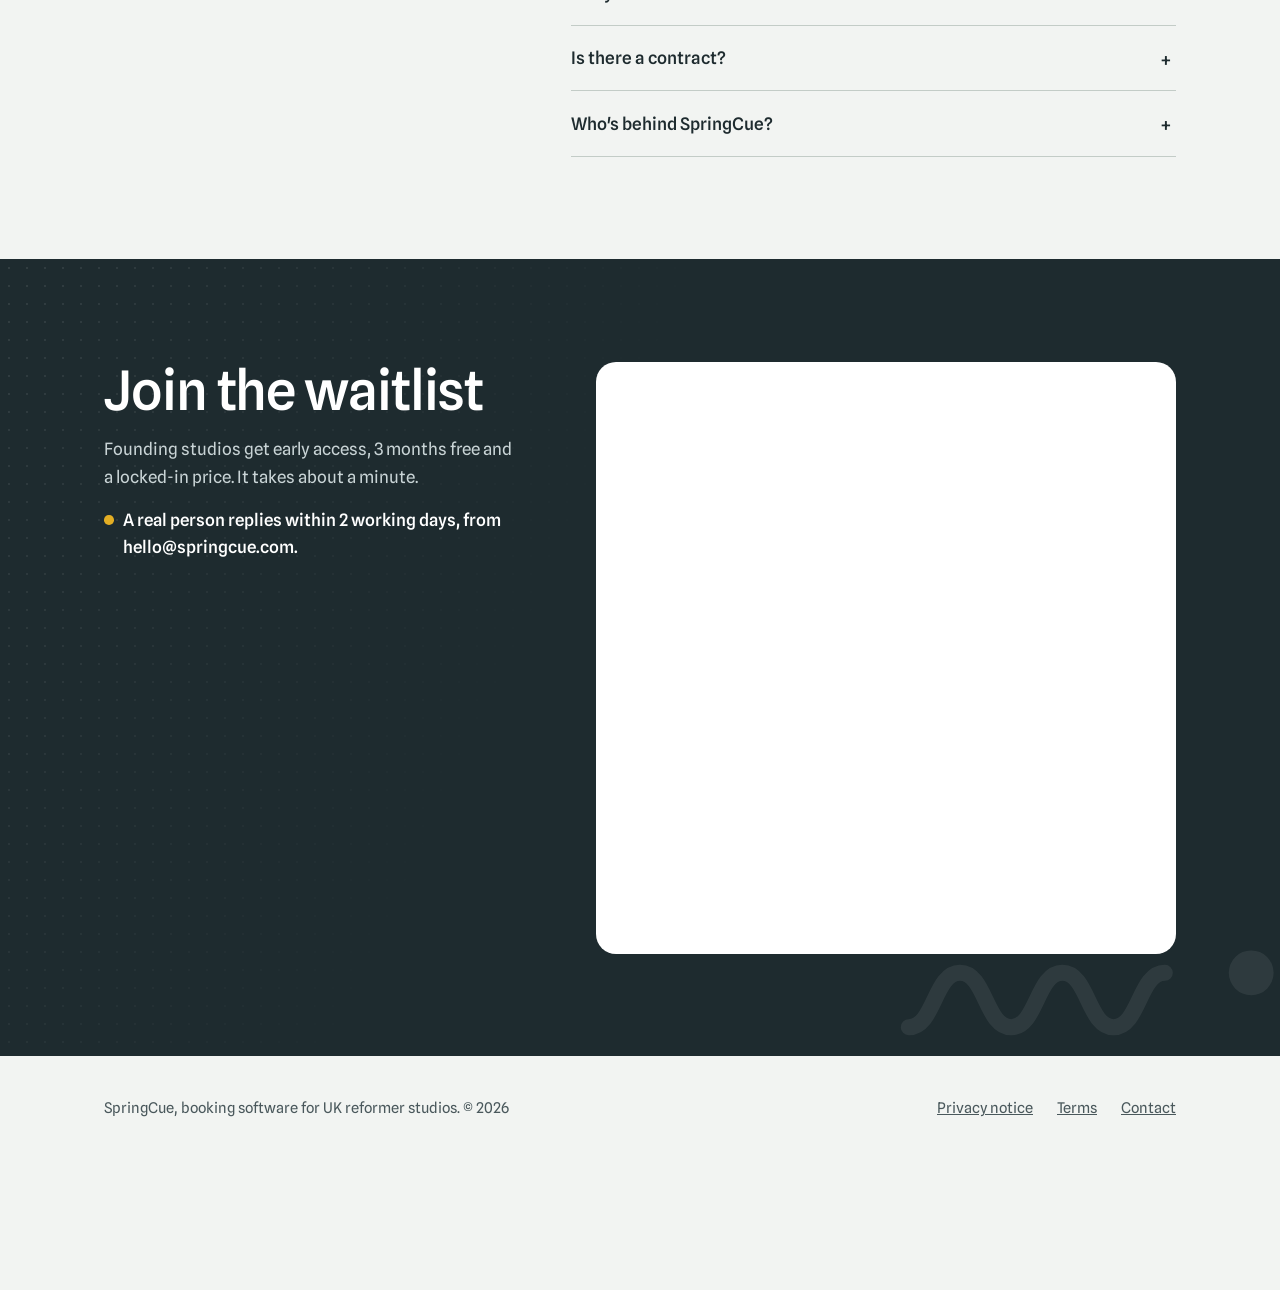
==== commit ac8ae4be: "Rename index (1).html to index.html" ====
--- a/index.html
+++ b/index.html
@@ -116,11 +116,29 @@
   section { padding: clamp(3.5rem, 8vw, 6.5rem) 0; }
   .rule { border-top: 1px solid var(--line); }
 
-  /* problems */
-  .problems h2 { margin-bottom: 2rem; }
-  .problem-list { list-style: none; margin: 0; padding: 0; }
-  .problem-list li { font-size: clamp(1.25rem, 2.4vw, 1.75rem); line-height: 1.35; letter-spacing: -0.015em; padding: 1.4rem 0; border-top: 1px solid var(--line); max-width: 48rem; }
-  .problem-list li:last-child { border-bottom: 1px solid var(--line); }
+  /* problems: three small scenes */
+  .problems h2 { margin-bottom: 0.75rem; }
+  .problems .sub { color: var(--ink-soft); max-width: 34rem; margin-bottom: 2.25rem; }
+  .problem-list { list-style: none; margin: 0; padding: 0; display: grid; grid-template-columns: repeat(3, minmax(0, 1fr)); gap: 1rem; }
+  .pcard { background: var(--white); border: 1px solid var(--line); border-radius: 1rem; padding: 1.1rem; display: flex; flex-direction: column; box-shadow: 8px 8px 0 var(--plaster); transition: transform 0.3s cubic-bezier(.2,.75,.2,1), box-shadow 0.3s ease; }
+  .pcard:hover { transform: translate(-2px, -3px); box-shadow: 11px 12px 0 var(--plaster); }
+  .scene { background: var(--paper); border-radius: 0.75rem; padding: 0.9rem; font-size: 0.86rem; min-height: 8.6rem; display: flex; flex-direction: column; justify-content: center; gap: 0.5rem; }
+  .bubble { background: var(--white); border: 1px solid var(--line); border-radius: 0.9rem 0.9rem 0.9rem 0.25rem; padding: 0.55rem 0.75rem; max-width: 92%; line-height: 1.35; }
+  .bubble.me { align-self: flex-end; background: #DCEBDD; border-color: #C3D8C5; border-radius: 0.9rem 0.9rem 0.25rem 0.9rem; }
+  .scene-meta { color: var(--ink-soft); font-size: 0.78rem; }
+  .seats { display: grid; grid-template-columns: repeat(8, 1fr); gap: 5px; margin-top: 0.15rem; }
+  .seats i { height: 1.35rem; border-radius: 5px; border: 1.5px dashed var(--line); }
+  .seats i.on { background: var(--ink); border: 0; }
+  .seats.full i { background: var(--ink-soft); border: 0; }
+  .scene-row { display: flex; justify-content: space-between; gap: 0.5rem; font-weight: 500; }
+  .bedtile { background: var(--white); border: 1px solid var(--line); border-radius: 0.6rem; padding: 0.6rem 0.75rem; display: grid; gap: 0.1rem; }
+  .bedtile .nm { font-weight: 600; }
+  .bedtile .none { color: var(--red); font-weight: 500; }
+  .pain { font-size: clamp(1.1rem, 1.6vw, 1.25rem); line-height: 1.35; letter-spacing: -0.01em; font-weight: 500; margin-top: 1.1rem; }
+  .fix { margin-top: auto; padding-top: 1rem; color: var(--ink-soft); font-size: 0.93rem; line-height: 1.45; display: flex; gap: 0.6rem; }
+  .fix .spr { flex: none; margin-top: 0.5em; }
+  .fix b { color: var(--ink); font-weight: 600; }
+  @media (max-width: 900px) { .problem-list { grid-template-columns: 1fr; gap: 1.1rem; } .scene { min-height: 0; } }
 
   /* pillars */
   .pillars-intro { max-width: 40rem; margin-bottom: clamp(2.5rem, 6vw, 4rem); }
@@ -155,10 +173,14 @@
   .promise .them { color: var(--ink-soft); text-decoration: line-through; text-decoration-color: var(--line); }
 
   /* basics */
-  .basics { display: grid; grid-template-columns: minmax(0, 0.8fr) minmax(0, 1.2fr); gap: clamp(2rem, 5vw, 4rem); }
-  .basics ul { list-style: none; padding: 0; margin: 0; columns: 2; column-gap: 2.5rem; }
-  .basics li { break-inside: avoid; padding: 0.7rem 0; border-top: 1px solid var(--line); }
-  @media (max-width: 760px) { .basics { grid-template-columns: 1fr; } .basics ul { columns: 1; } }
+  .basics { display: grid; grid-template-columns: minmax(0, 0.8fr) minmax(0, 1.2fr); gap: clamp(2rem, 5vw, 4rem); align-items: start; }
+  .basics .sub { color: var(--ink-soft); margin-top: 1rem; max-width: 22rem; }
+  .basics ul { list-style: none; padding: 0; margin: 0; display: grid; grid-template-columns: repeat(2, minmax(0, 1fr)); gap: 0.7rem; }
+  .basics li { background: var(--white); border: 1px solid var(--line); border-radius: 0.85rem; padding: 0.95rem 1rem; display: grid; gap: 0.65rem; align-content: start; font-weight: 500; line-height: 1.3; transition: transform 0.3s cubic-bezier(.2,.75,.2,1), border-color 0.3s ease; }
+  .basics li:hover { transform: translateY(-2px); border-color: var(--ink-soft); }
+  .basics li svg { width: 1.6rem; height: 1.6rem; }
+  .basics li span { display: block; font-weight: 400; color: var(--ink-soft); font-size: 0.86rem; margin-top: 0.2rem; }
+  @media (max-width: 760px) { .basics { grid-template-columns: 1fr; } .basics ul { gap: 0.55rem; } .basics li { padding: 0.85rem; font-size: 0.97rem; } }
 
   /* pricing */
   .pricing-head { max-width: 40rem; }
@@ -239,6 +261,12 @@
   .tabs.auto .tab-item.is-active .tab-bar span { width: 0; animation: fill 9s linear forwards; }
   .tabs.paused .tab-bar span { animation-play-state: paused !important; }
   @keyframes fill { to { width: 100%; } }
+  .tab-btn h3 { display: flex; align-items: center; gap: 0.8rem; }
+  .tab-btn h3::before { content: ""; flex: none; width: 1.6rem; height: 0.5rem; border-radius: 999px; background: var(--k, var(--ink)); transition: width 0.4s cubic-bezier(.2,.75,.2,1); }
+  .tab-item.is-active .tab-btn h3::before { width: 2.6rem; }
+  .tab-item[data-key="cover"] { --k: var(--red); } .tab-item[data-key="brief"] { --k: var(--blue); } .tab-item[data-key="fair"] { --k: var(--yellow); }
+  .tab-item.is-active .tab-bar span { background: var(--k, var(--ink)); }
+  .tab-body .panel { margin: 1.1rem 0 0.25rem; }
   .tab-visual { display: grid; perspective: 1400px; }
   .panel { grid-area: 1 / 1; transition: opacity 0.45s ease, transform 0.6s cubic-bezier(.2,.75,.2,1), visibility 0s linear 0.45s; opacity: 0; visibility: hidden; transform: translateY(14px) rotateY(-6deg); }
   .panel.is-active { opacity: 1; visibility: visible; transform: rotateY(-6deg) rotateX(2deg); transition-delay: 0s; }
@@ -347,10 +375,35 @@
   <section class="problems rule" aria-labelledby="problems-title">
     <div class="wrap">
       <h2 id="problems-title">Sound familiar?</h2>
+      <p class="sub">Three things we hear from studio owners again and again.</p>
       <ul class="problem-list">
-        <li>Someone's off sick and you're on WhatsApp at 6am begging for cover, or teaching it yourself.</li>
-        <li>Your new instructor's classes sit half empty because members only book their favourite.</li>
-        <li>A new client turns up with a bad back or a pregnancy, and nobody told the instructor.</li>
+        <li class="pcard">
+          <div class="scene" aria-hidden="true">
+            <div class="bubble me">Jo's off sick. Can anyone cover 6:30am?</div>
+            <div class="bubble me">Anyone?? Class is full</div>
+            <div class="scene-meta">5:48am · 0 replies</div>
+          </div>
+          <p class="pain">Someone's off sick and you're begging for cover on WhatsApp at 6am, or teaching it yourself.</p>
+          <p class="fix"><i class="spr r"></i><span><b>SpringCue</b> asks your qualified instructors in fair turns, and tells members who's teaching.</span></p>
+        </li>
+        <li class="pcard">
+          <div class="scene" aria-hidden="true">
+            <div class="scene-row"><span>Thu 7pm with Ella</span><span>2 of 8</span></div>
+            <div class="seats"><i class="on"></i><i class="on"></i><i></i><i></i><i></i><i></i><i></i><i></i></div>
+            <div class="scene-row" style="margin-top:0.4rem"><span>Thu 6pm with Jo</span><span>Full, 5 waiting</span></div>
+            <div class="seats full"><i></i><i></i><i></i><i></i><i></i><i></i><i></i><i></i></div>
+          </div>
+          <p class="pain">Your new instructor's classes sit half empty, because members only book their favourite.</p>
+          <p class="fix"><i class="spr b"></i><span><b>SpringCue</b> gives new instructors labelled apprentice classes and offers them to members on the waitlist.</span></p>
+        </li>
+        <li class="pcard">
+          <div class="scene" aria-hidden="true">
+            <div class="bedtile"><span class="scene-meta">Bed 4 · first visit</span><span class="nm">New client</span><span class="none">Injuries: nobody asked</span></div>
+            <div class="scene-meta">Class starts in 2 minutes</div>
+          </div>
+          <p class="pain">A new client turns up with a bad back or a pregnancy, and nobody told the instructor.</p>
+          <p class="fix"><i class="spr y"></i><span><b>SpringCue</b> lets clients share it once, privately, and puts it on the instructor's briefing card.</span></p>
+        </li>
       </ul>
     </div>
   </section>
@@ -359,7 +412,7 @@
     <div class="wrap">
       <div class="pillars-intro">
         <h2 id="how-title">Everything a booking system should do, plus the parts nobody gets right.</h2>
-        <p class="muted">We're building SpringCue with a small group of UK founding studios. Here's what it's for.</p>
+        <p class="muted">We're building SpringCue with a small group of UK founding studios. Tap each one to see it working.</p>
       </div>
 
       <div class="tabs" data-tabs>
@@ -448,16 +501,16 @@
 
   <section class="rule" aria-labelledby="basics-title">
     <div class="wrap basics">
-      <h2 id="basics-title">And all the basics, done properly.</h2>
+      <div><h2 id="basics-title">And all the basics, done properly.</h2><p class="sub">The everyday tools you'd expect, built in from day one.</p></div>
       <ul>
-        <li>Online booking and a member app</li>
-        <li>Memberships, class packs and intro offers</li>
-        <li>Waitlists that fill themselves</li>
-        <li>Late-cancel and no-show rules</li>
-        <li>Card payments and Direct Debit</li>
-        <li>VAT invoices</li>
-        <li>Revenue and attendance reports</li>
-        <li>Members who are drifting away, flagged early</li>
+        <li><svg viewBox="0 0 24 24" aria-hidden="true"><rect width="24" height="24" rx="7" fill="var(--ink)"/><path d="M7 12.5l3.2 3.2L17 9" fill="none" stroke="#fff" stroke-width="2.2" stroke-linecap="round" stroke-linejoin="round"/></svg><div>Online booking<span>With a member app</span></div></li>
+        <li><svg viewBox="0 0 24 24" aria-hidden="true"><rect width="24" height="24" rx="7" fill="var(--ink)"/><path d="M7 12.5l3.2 3.2L17 9" fill="none" stroke="#fff" stroke-width="2.2" stroke-linecap="round" stroke-linejoin="round"/></svg><div>Memberships and packs<span>Plus intro offers</span></div></li>
+        <li><svg viewBox="0 0 24 24" aria-hidden="true"><rect width="24" height="24" rx="7" fill="var(--ink)"/><path d="M7 12.5l3.2 3.2L17 9" fill="none" stroke="#fff" stroke-width="2.2" stroke-linecap="round" stroke-linejoin="round"/></svg><div>Self-filling waitlists<span>Spots offered automatically</span></div></li>
+        <li><svg viewBox="0 0 24 24" aria-hidden="true"><rect width="24" height="24" rx="7" fill="var(--ink)"/><path d="M7 12.5l3.2 3.2L17 9" fill="none" stroke="#fff" stroke-width="2.2" stroke-linecap="round" stroke-linejoin="round"/></svg><div>Late-cancel rules<span>And no-show fees</span></div></li>
+        <li><svg viewBox="0 0 24 24" aria-hidden="true"><rect width="24" height="24" rx="7" fill="var(--ink)"/><path d="M7 12.5l3.2 3.2L17 9" fill="none" stroke="#fff" stroke-width="2.2" stroke-linecap="round" stroke-linejoin="round"/></svg><div>Card and Direct Debit<span>Paid straight to you</span></div></li>
+        <li><svg viewBox="0 0 24 24" aria-hidden="true"><rect width="24" height="24" rx="7" fill="var(--ink)"/><path d="M7 12.5l3.2 3.2L17 9" fill="none" stroke="#fff" stroke-width="2.2" stroke-linecap="round" stroke-linejoin="round"/></svg><div>VAT invoices<span>Sent for you</span></div></li>
+        <li><svg viewBox="0 0 24 24" aria-hidden="true"><rect width="24" height="24" rx="7" fill="var(--ink)"/><path d="M7 12.5l3.2 3.2L17 9" fill="none" stroke="#fff" stroke-width="2.2" stroke-linecap="round" stroke-linejoin="round"/></svg><div>Reports<span>Revenue and attendance</span></div></li>
+        <li><svg viewBox="0 0 24 24" aria-hidden="true"><rect width="24" height="24" rx="7" fill="var(--ink)"/><path d="M7 12.5l3.2 3.2L17 9" fill="none" stroke="#fff" stroke-width="2.2" stroke-linecap="round" stroke-linejoin="round"/></svg><div>Drift alerts<span>Quiet members flagged early</span></div></li>
       </ul>
     </div>
   </section>
@@ -648,6 +701,17 @@
       if (key === "brief") panels.find(p => p.dataset.key === "brief").querySelectorAll(".spr.grow").forEach(s => { s.style.animation = "none"; s.offsetWidth; s.style.animation = ""; });
     }
     items.forEach(it => it.querySelector(".tab-btn").addEventListener("click", () => show(it.dataset.key, true)));
+    const visual = tabs.querySelector(".tab-visual"), narrow = matchMedia("(max-width: 860px)");
+    function place() {
+      panels.forEach(p => {
+        if (narrow.matches) {
+          const lede = items.find(it => it.dataset.key === p.dataset.key).querySelector(".lede");
+          if (lede.nextElementSibling !== p) lede.after(p);
+        } else if (p.parentNode !== visual) visual.appendChild(p);
+      });
+      visual.hidden = narrow.matches;
+    }
+    place(); narrow.addEventListener("change", place);
     if (!calm) {
       tabs.classList.add("auto", "paused");
       tabs.addEventListener("animationend", e => {
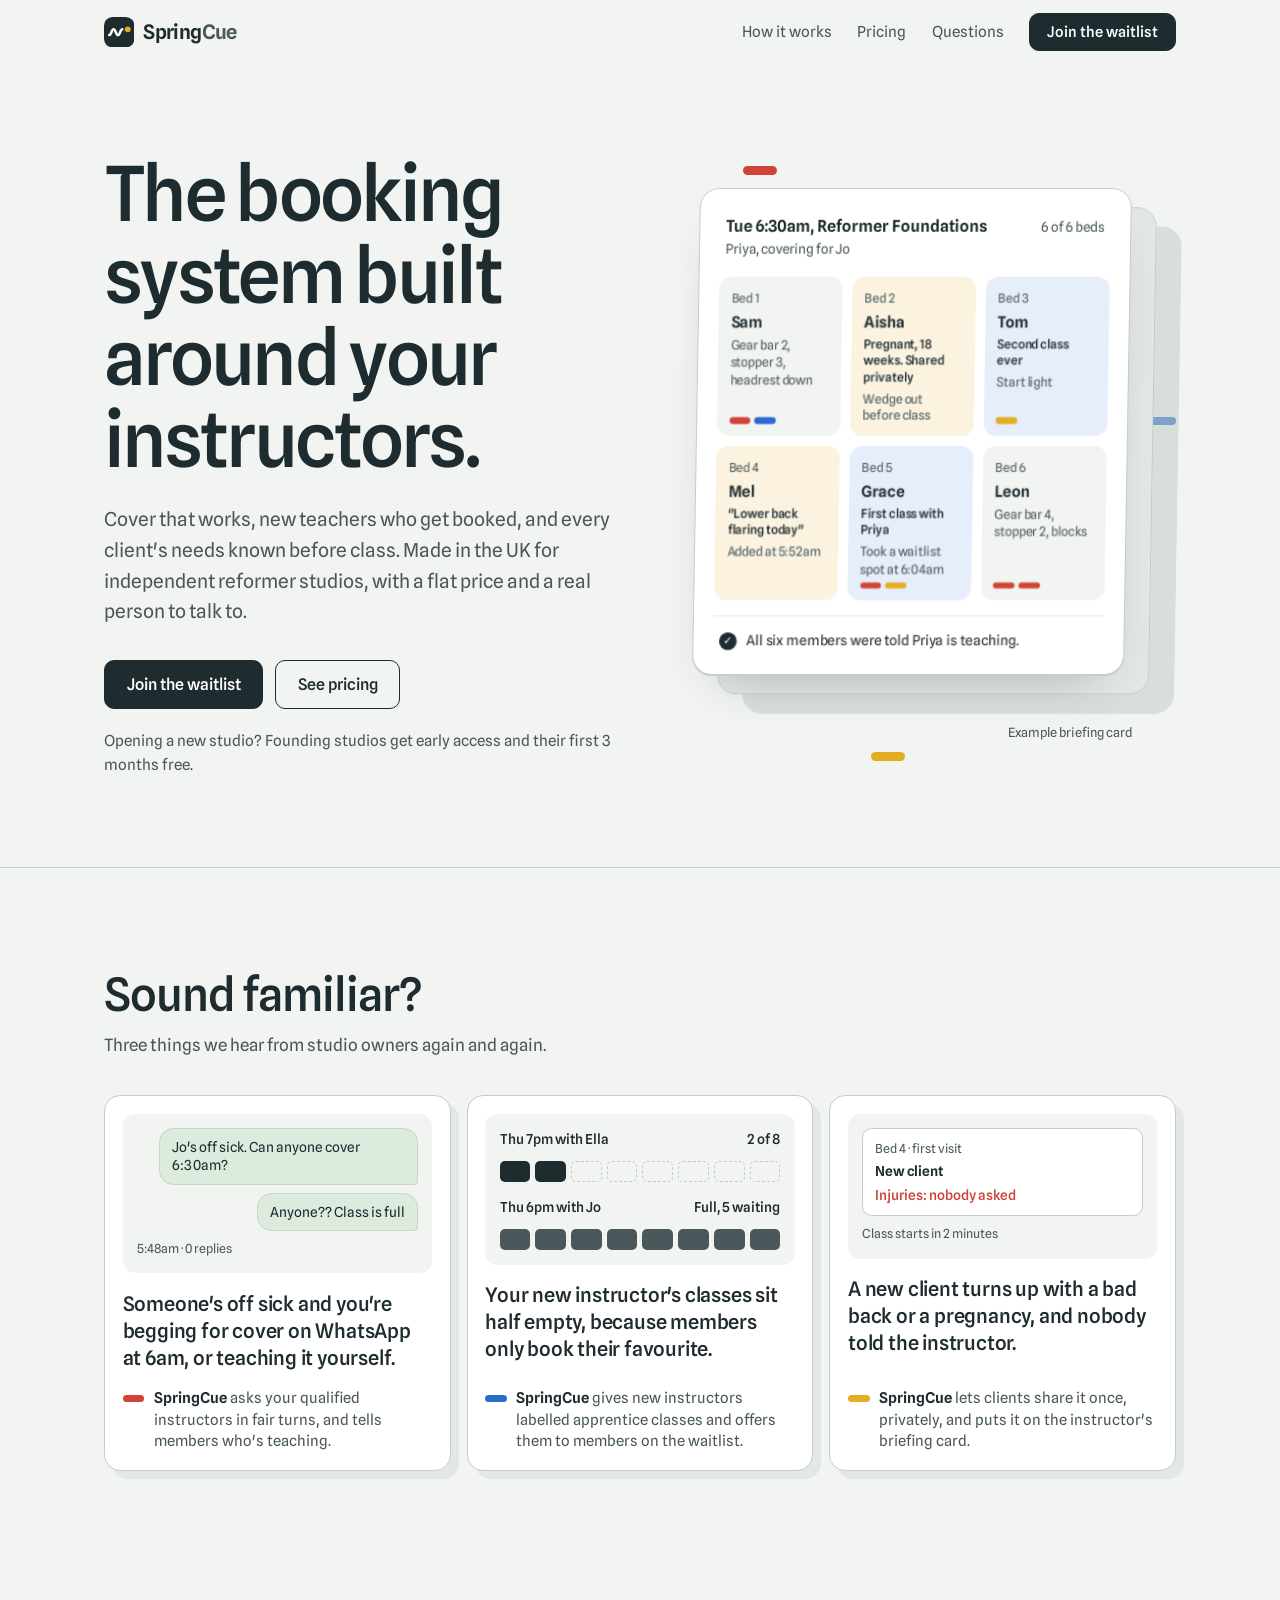
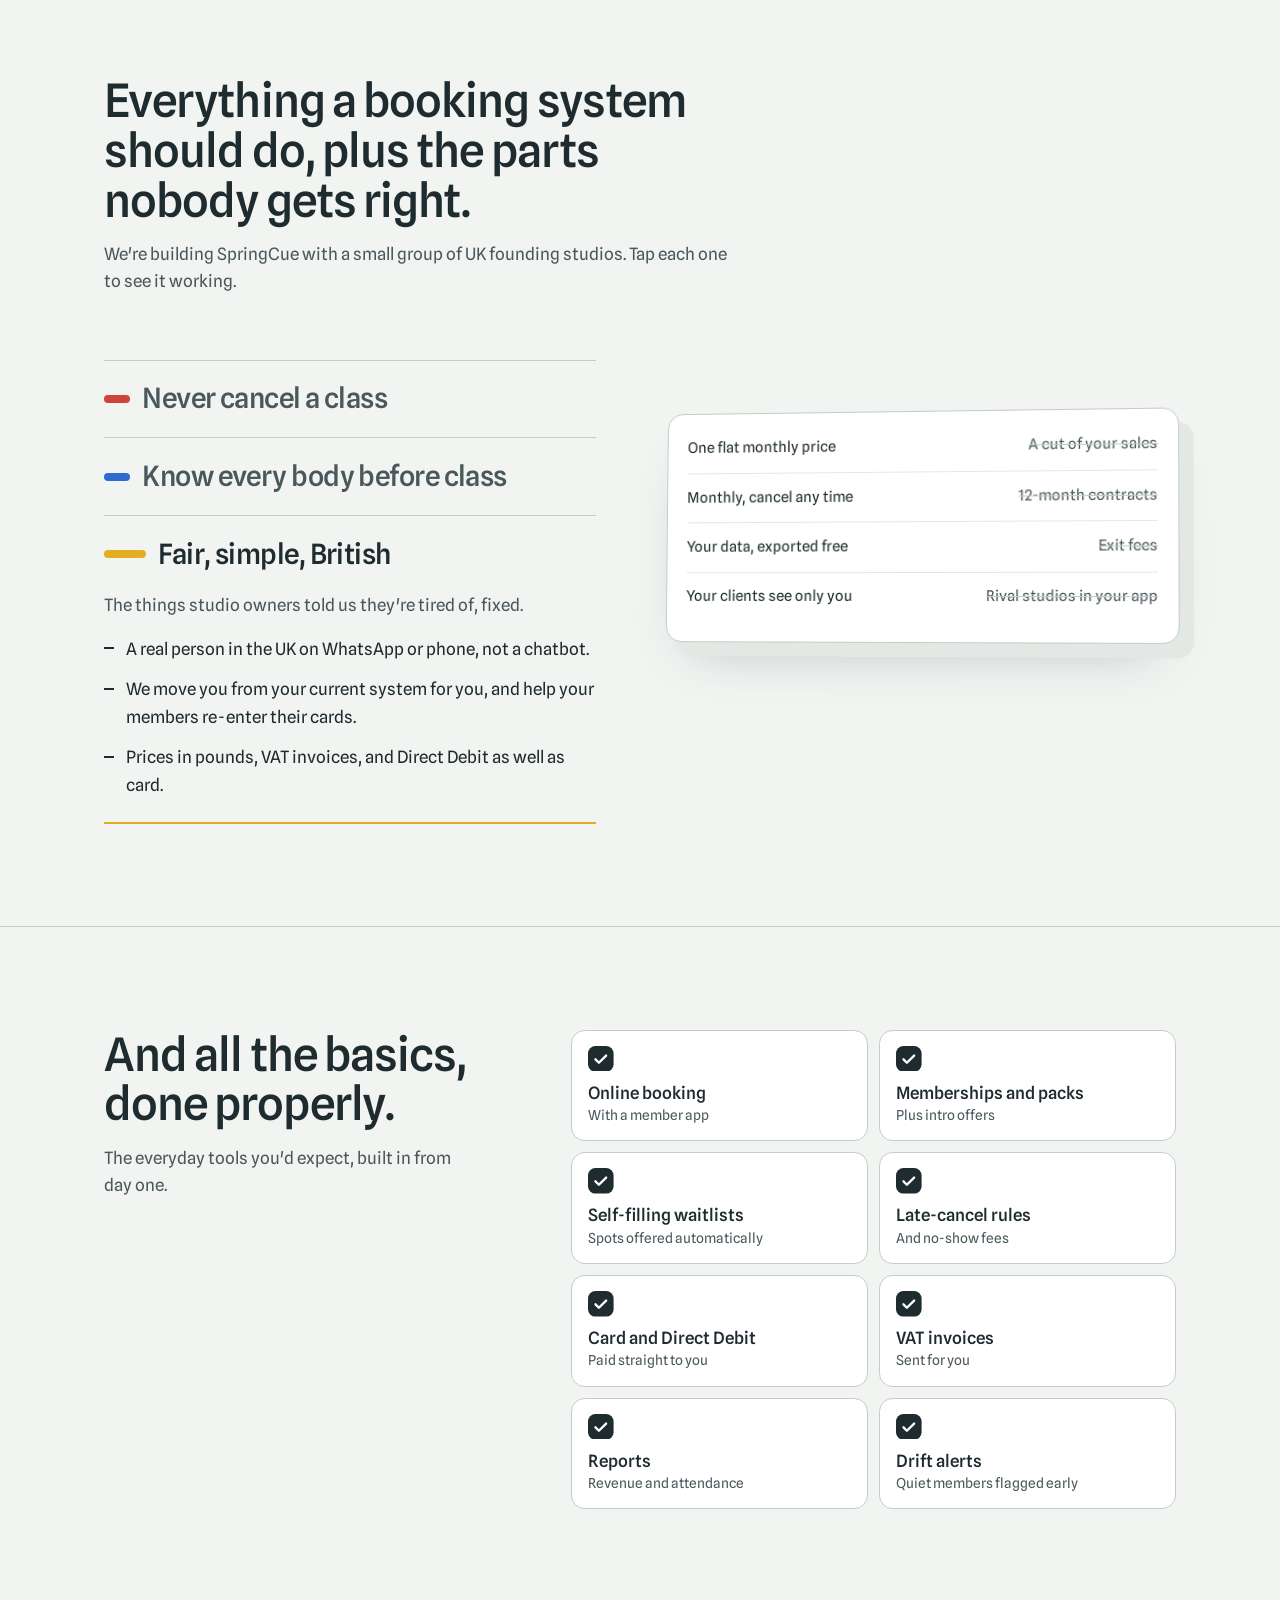
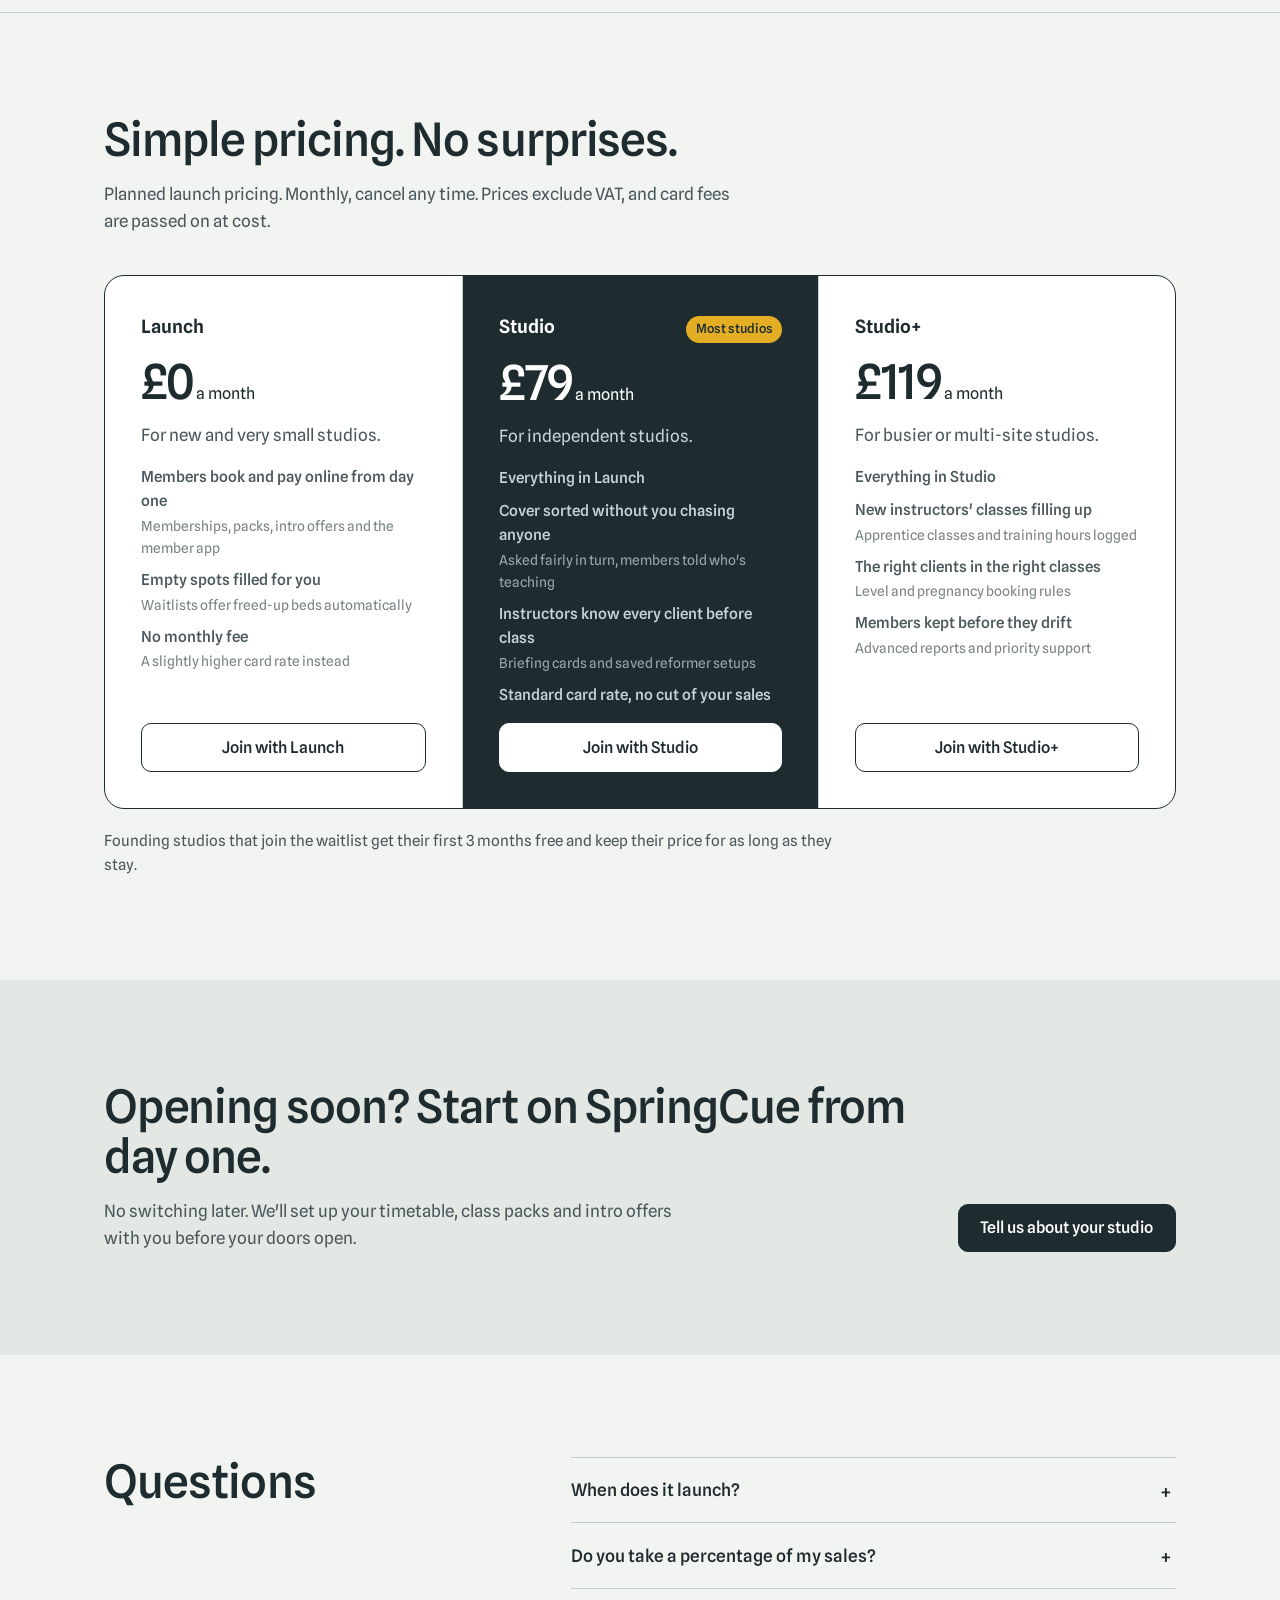
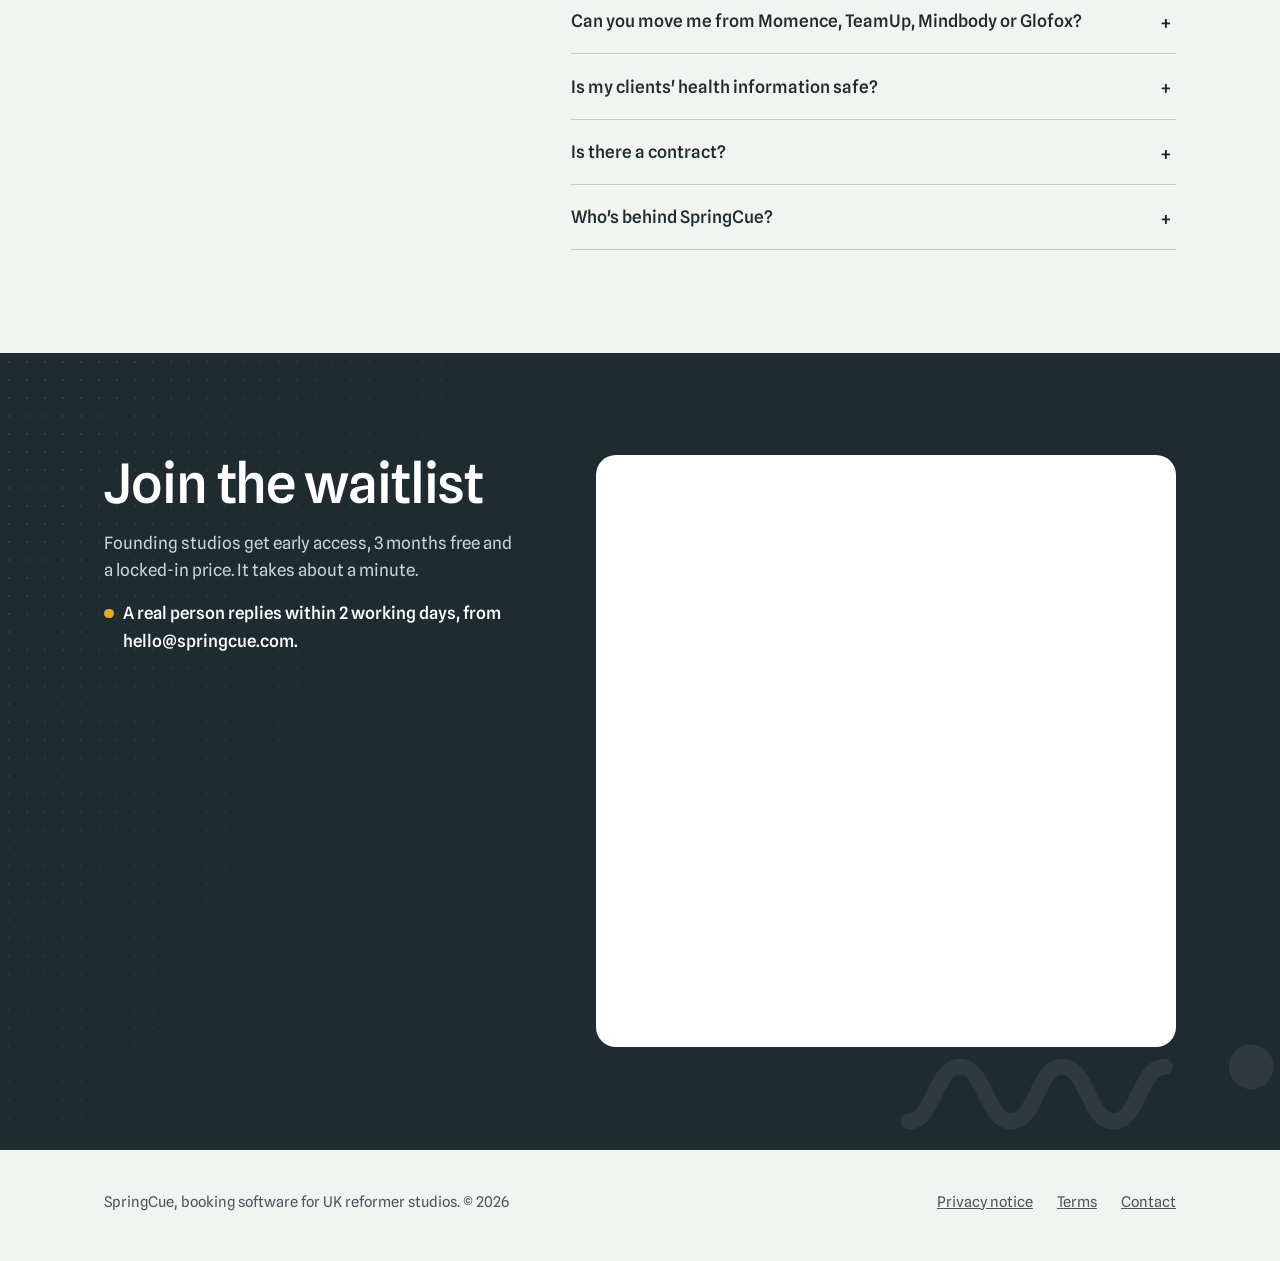
==== commit 0594931f: "Rename index (2).html to index.html" ====
--- a/index.html
+++ b/index.html
@@ -192,6 +192,8 @@
   .plan.pick .muted, .plan.pick .plan-list li { color: #C9D4D6; }
   .plan-name { font-weight: 600; font-size: 1.15rem; display: flex; justify-content: space-between; align-items: baseline; gap: 0.5rem; }
   .plan-tag { font-size: 0.8rem; font-weight: 500; padding: 0.2rem 0.6rem; border-radius: 999px; background: var(--yellow); color: var(--ink); }
+  .plan-list li b { display: block; font-weight: 500; }
+  .plan-list li span { display: block; font-size: 0.86rem; opacity: 0.75; margin-top: 0.1rem; }
   .price { font-size: 3rem; font-weight: 500; letter-spacing: -0.04em; line-height: 1; }
   .price small { font-size: 1rem; letter-spacing: 0; font-weight: 400; }
   .plan-list { list-style: none; padding: 0; margin: 0; display: grid; gap: 0.55rem; font-size: 0.95rem; color: var(--ink-soft); }
@@ -527,9 +529,9 @@
           <div class="price">£0<small> a month</small></div>
           <p class="muted">For new and very small studios.</p>
           <ul class="plan-list">
-            <li>Booking, memberships and packs</li>
-            <li>Waitlists and member app</li>
-            <li>A higher card rate instead of a monthly fee</li>
+            <li><b>Members book and pay online from day one</b><span>Memberships, packs, intro offers and the member app</span></li>
+            <li><b>Empty spots filled for you</b><span>Waitlists offer freed-up beds automatically</span></li>
+            <li><b>No monthly fee</b><span>A slightly higher card rate instead</span></li>
           </ul>
           <a class="btn btn-line" href="#join" data-plan="Launch">Join with Launch</a>
         </div>
@@ -538,10 +540,10 @@
           <div class="price">£79<small> a month</small></div>
           <p class="muted">For independent studios.</p>
           <ul class="plan-list">
-            <li>Everything in Launch</li>
-            <li>Fair cover and automatic sub notices</li>
-            <li>Instructor briefings and saved reformer setups</li>
-            <li>Standard card rate</li>
+            <li><b>Everything in Launch</b></li>
+            <li><b>Cover sorted without you chasing anyone</b><span>Asked fairly in turn, members told who's teaching</span></li>
+            <li><b>Instructors know every client before class</b><span>Briefing cards and saved reformer setups</span></li>
+            <li><b>Standard card rate, no cut of your sales</b></li>
           </ul>
           <a class="btn" href="#join" data-plan="Studio">Join with Studio</a>
         </div>
@@ -550,10 +552,10 @@
           <div class="price">£119<small> a month</small></div>
           <p class="muted">For busier or multi-site studios.</p>
           <ul class="plan-list">
-            <li>Everything in Studio</li>
-            <li>Apprentice classes and training hours</li>
-            <li>Level and pregnancy booking rules</li>
-            <li>Advanced reports and priority support</li>
+            <li><b>Everything in Studio</b></li>
+            <li><b>New instructors' classes filling up</b><span>Apprentice classes and training hours logged</span></li>
+            <li><b>The right clients in the right classes</b><span>Level and pregnancy booking rules</span></li>
+            <li><b>Members kept before they drift</b><span>Advanced reports and priority support</span></li>
           </ul>
           <a class="btn btn-line" href="#join" data-plan="Studio+">Join with Studio+</a>
         </div>
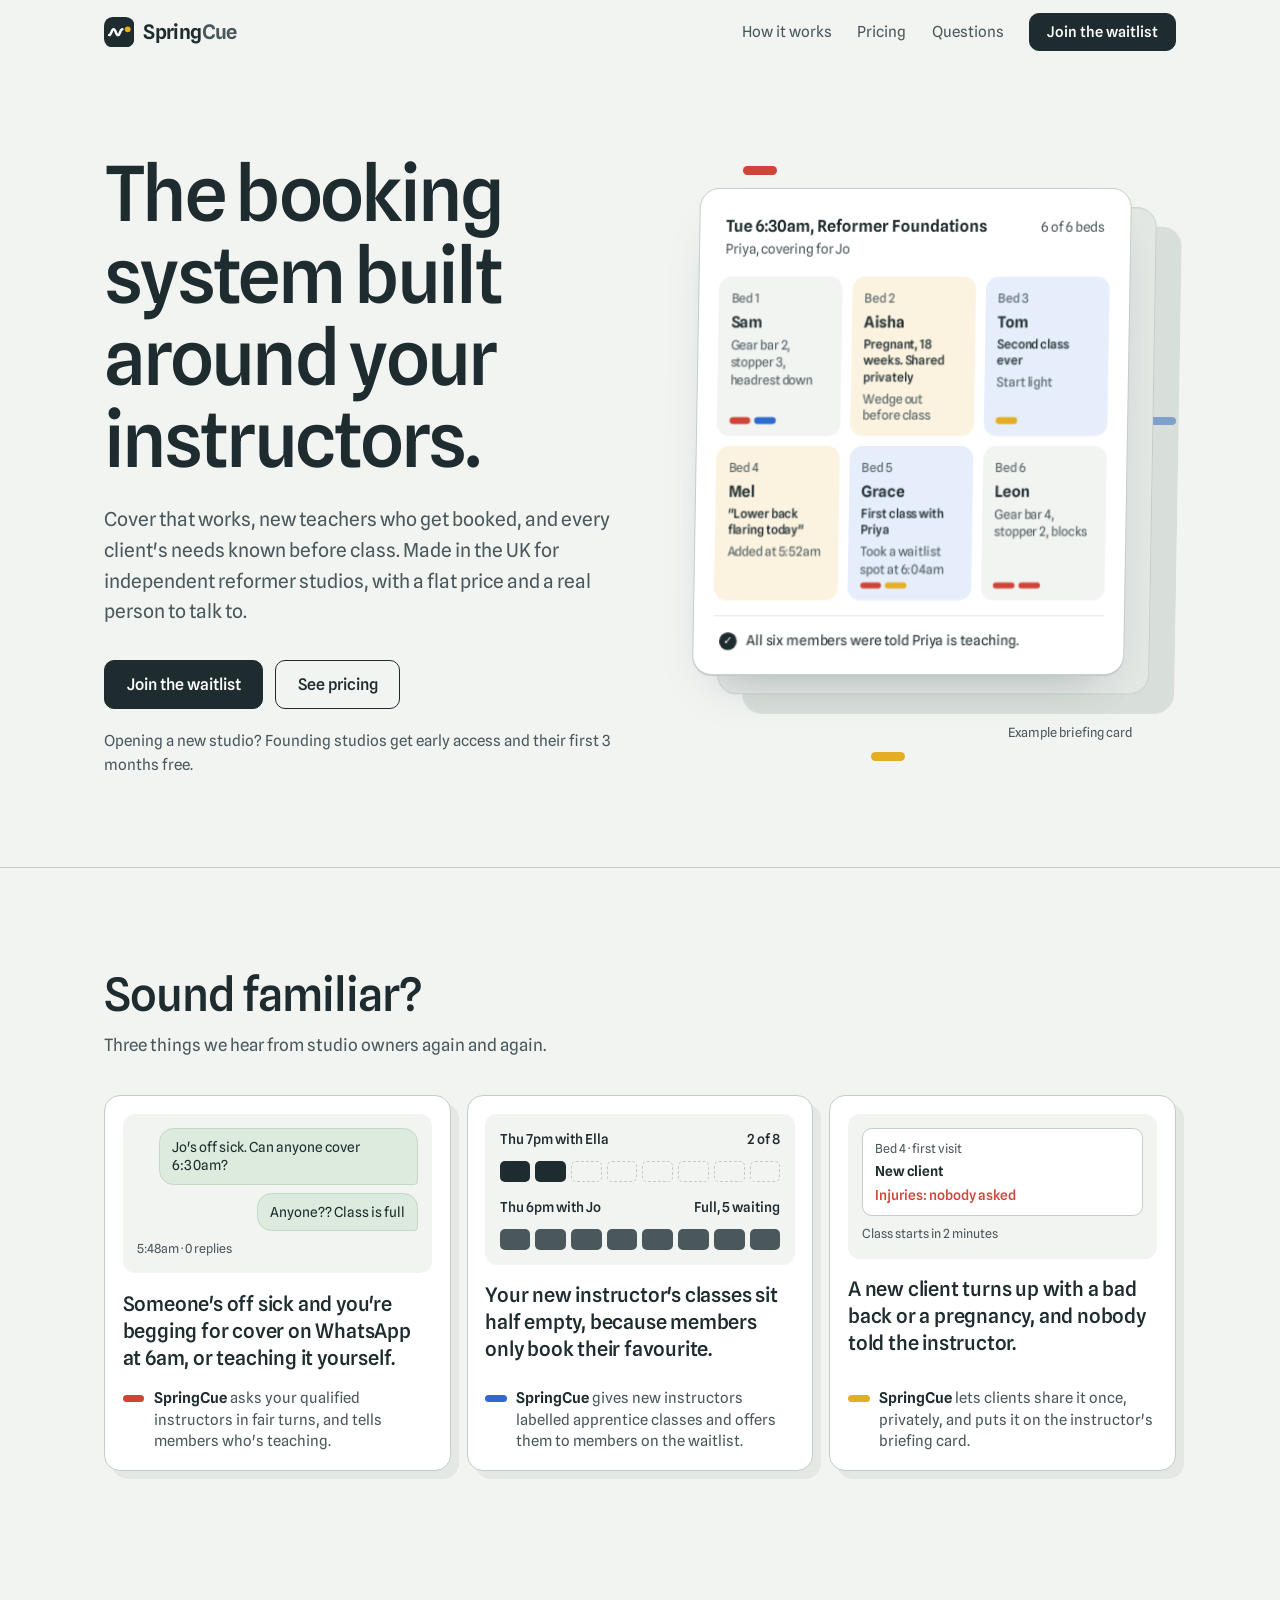
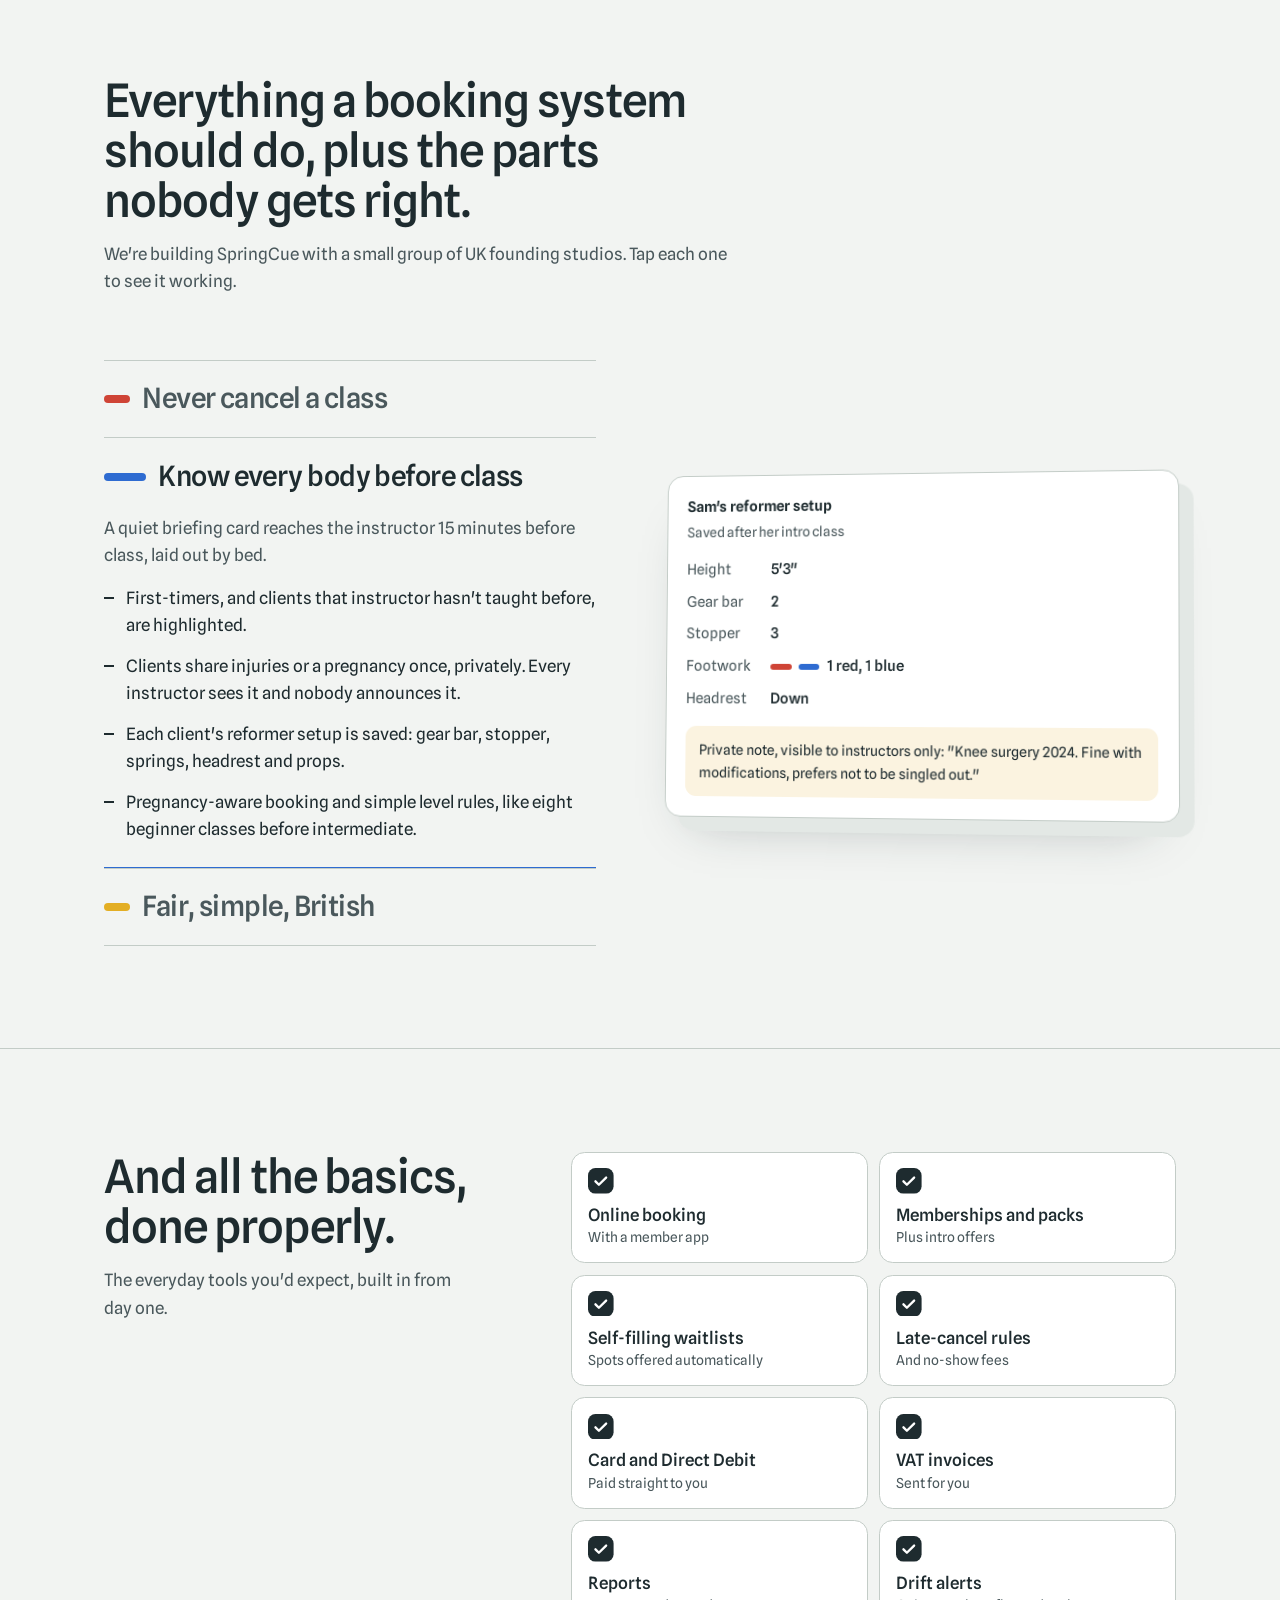
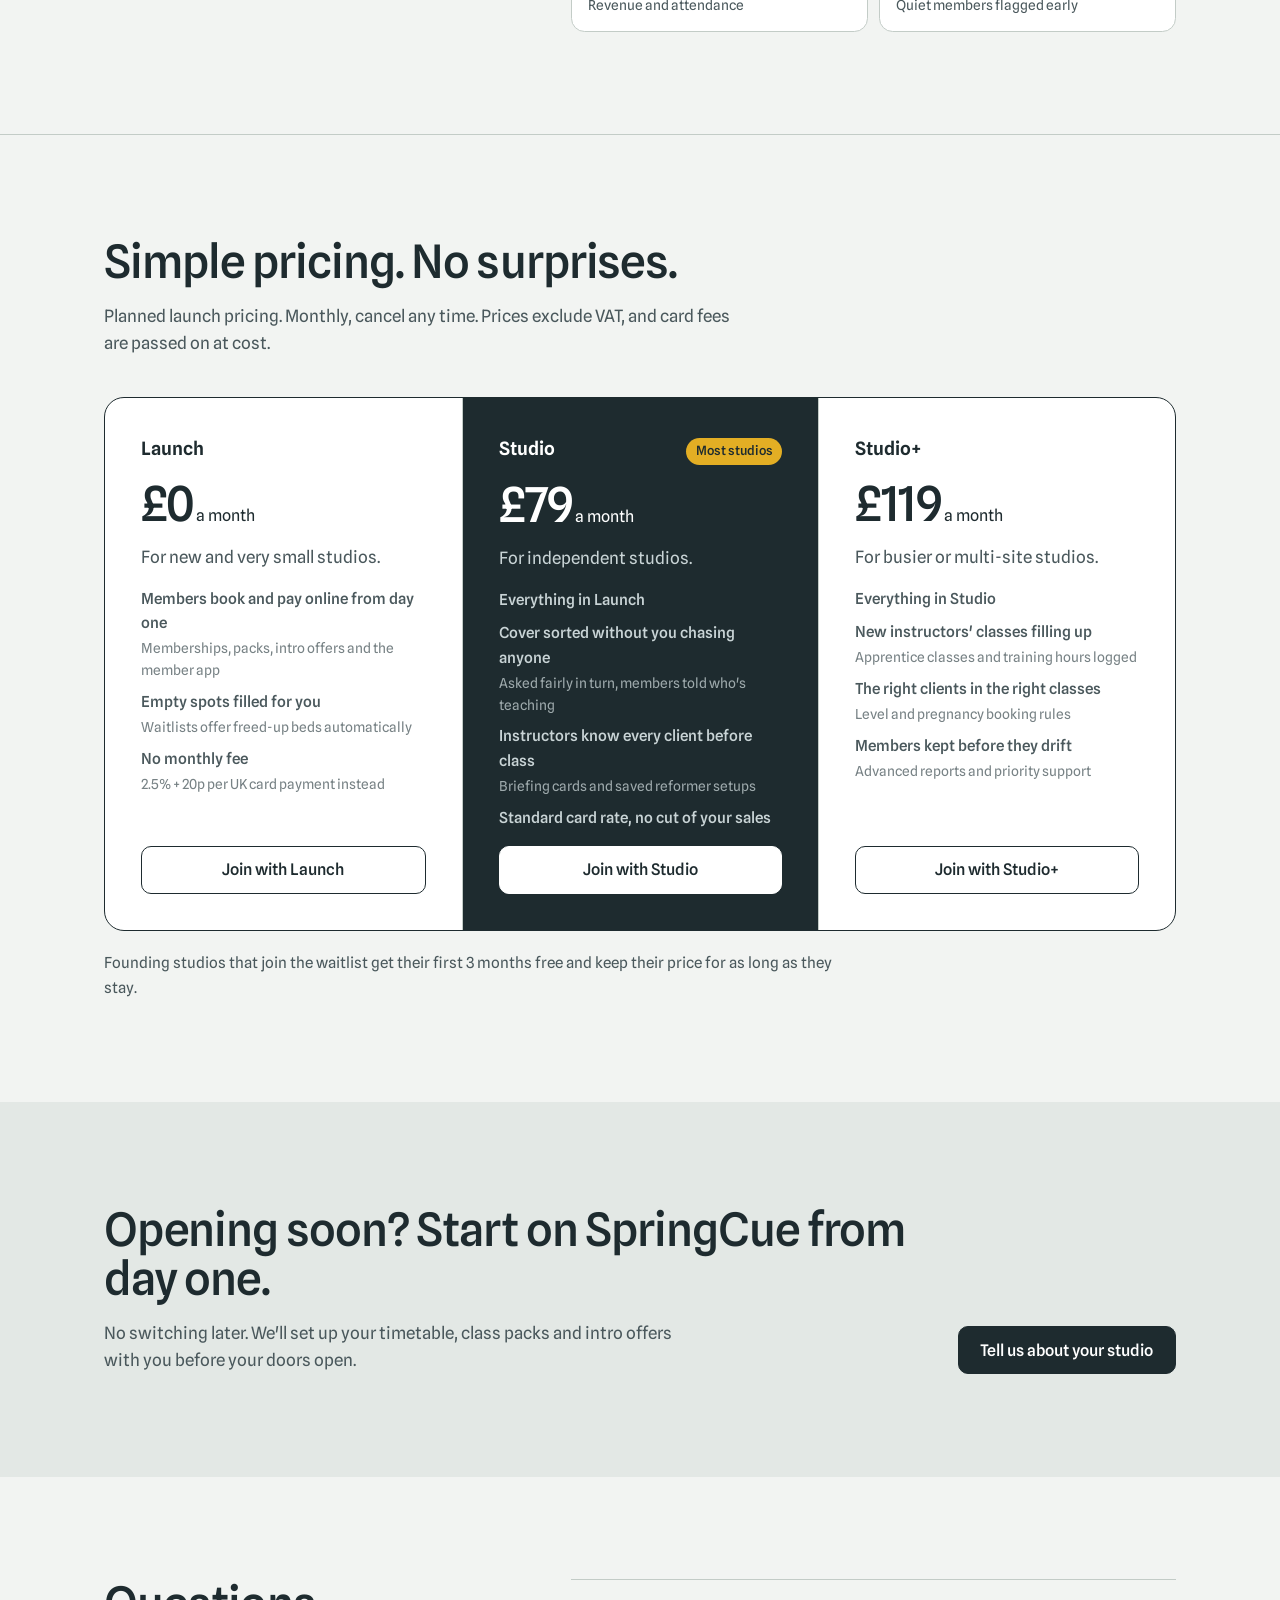
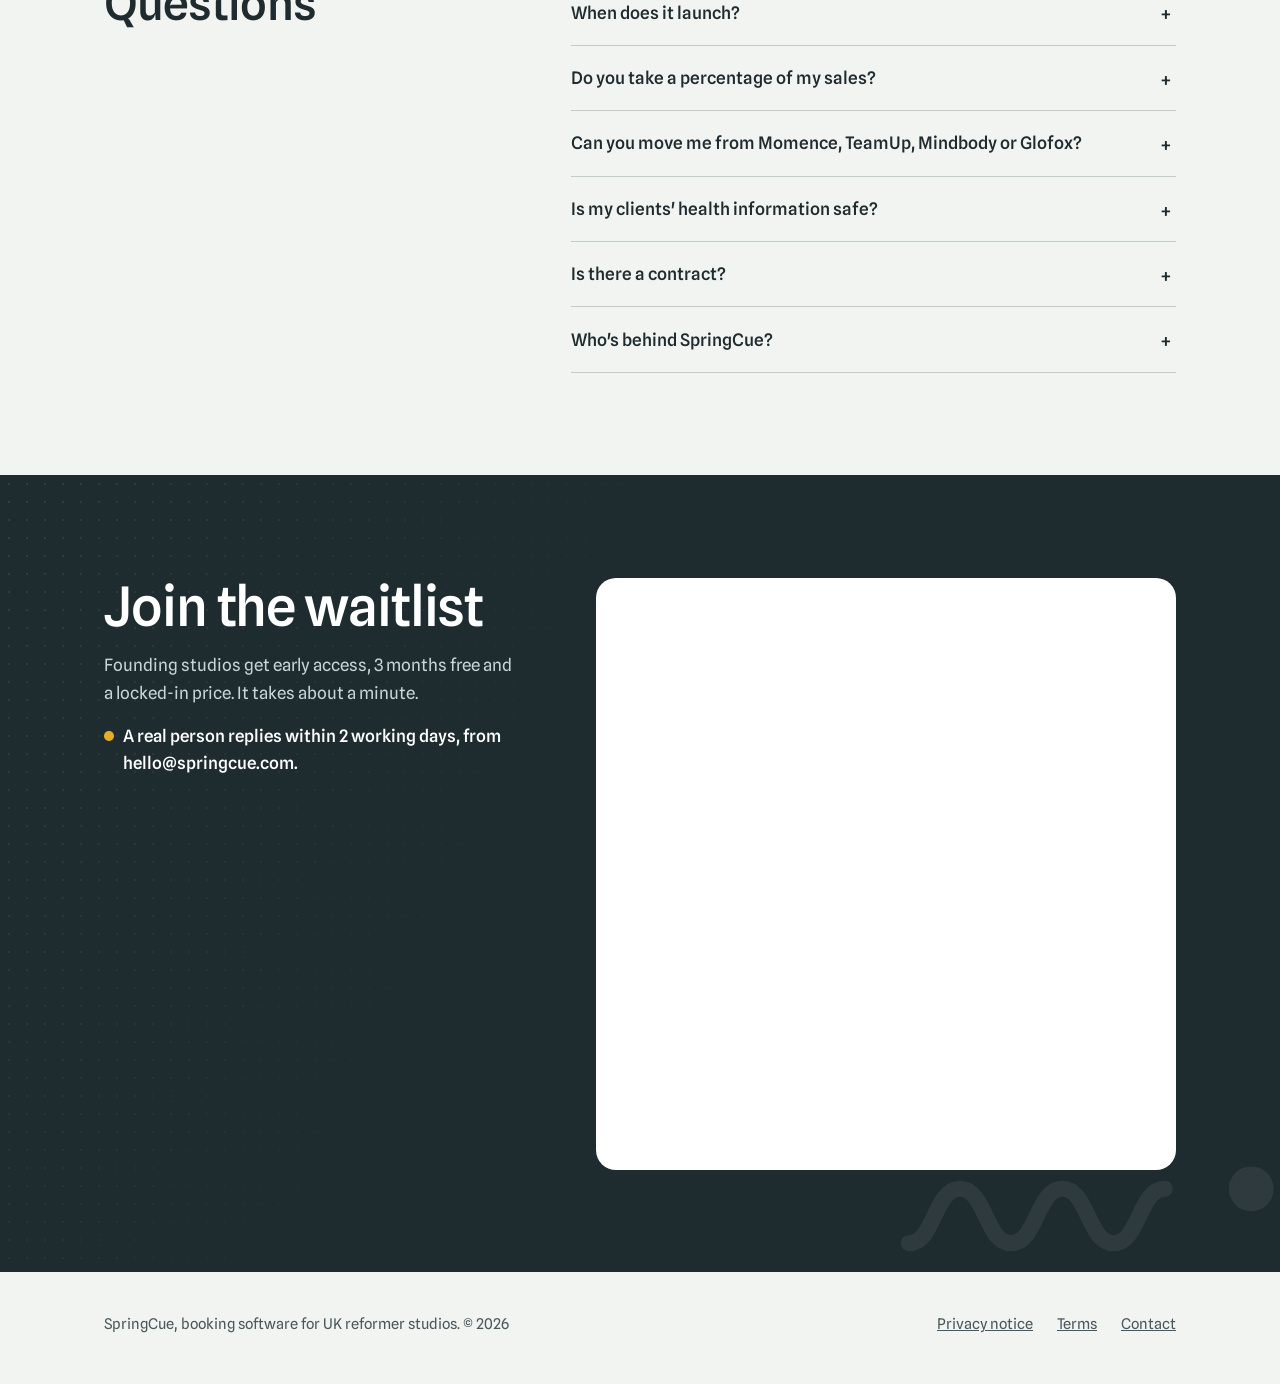
==== commit ff08e339: "Add files via upload" ====
--- a/index.html
+++ b/index.html
@@ -531,7 +531,7 @@
           <ul class="plan-list">
             <li><b>Members book and pay online from day one</b><span>Memberships, packs, intro offers and the member app</span></li>
             <li><b>Empty spots filled for you</b><span>Waitlists offer freed-up beds automatically</span></li>
-            <li><b>No monthly fee</b><span>A slightly higher card rate instead</span></li>
+            <li><b>No monthly fee</b><span>2.5% + 20p per UK card payment instead</span></li>
           </ul>
           <a class="btn btn-line" href="#join" data-plan="Launch">Join with Launch</a>
         </div>
@@ -584,7 +584,7 @@
         </details>
         <details>
           <summary>Do you take a percentage of my sales?</summary>
-          <p>No. Studio and Studio+ are one flat monthly price. Only the free Launch plan uses a slightly higher card rate instead of a monthly fee.</p>
+          <p>No. Studio and Studio+ are one flat monthly price. Only the free Launch plan works differently: no monthly fee, and 2.5% + 20p per UK card payment instead.</p>
         </details>
         <details>
           <summary>Can you move me from Momence, TeamUp, Mindbody or Glofox?</summary>
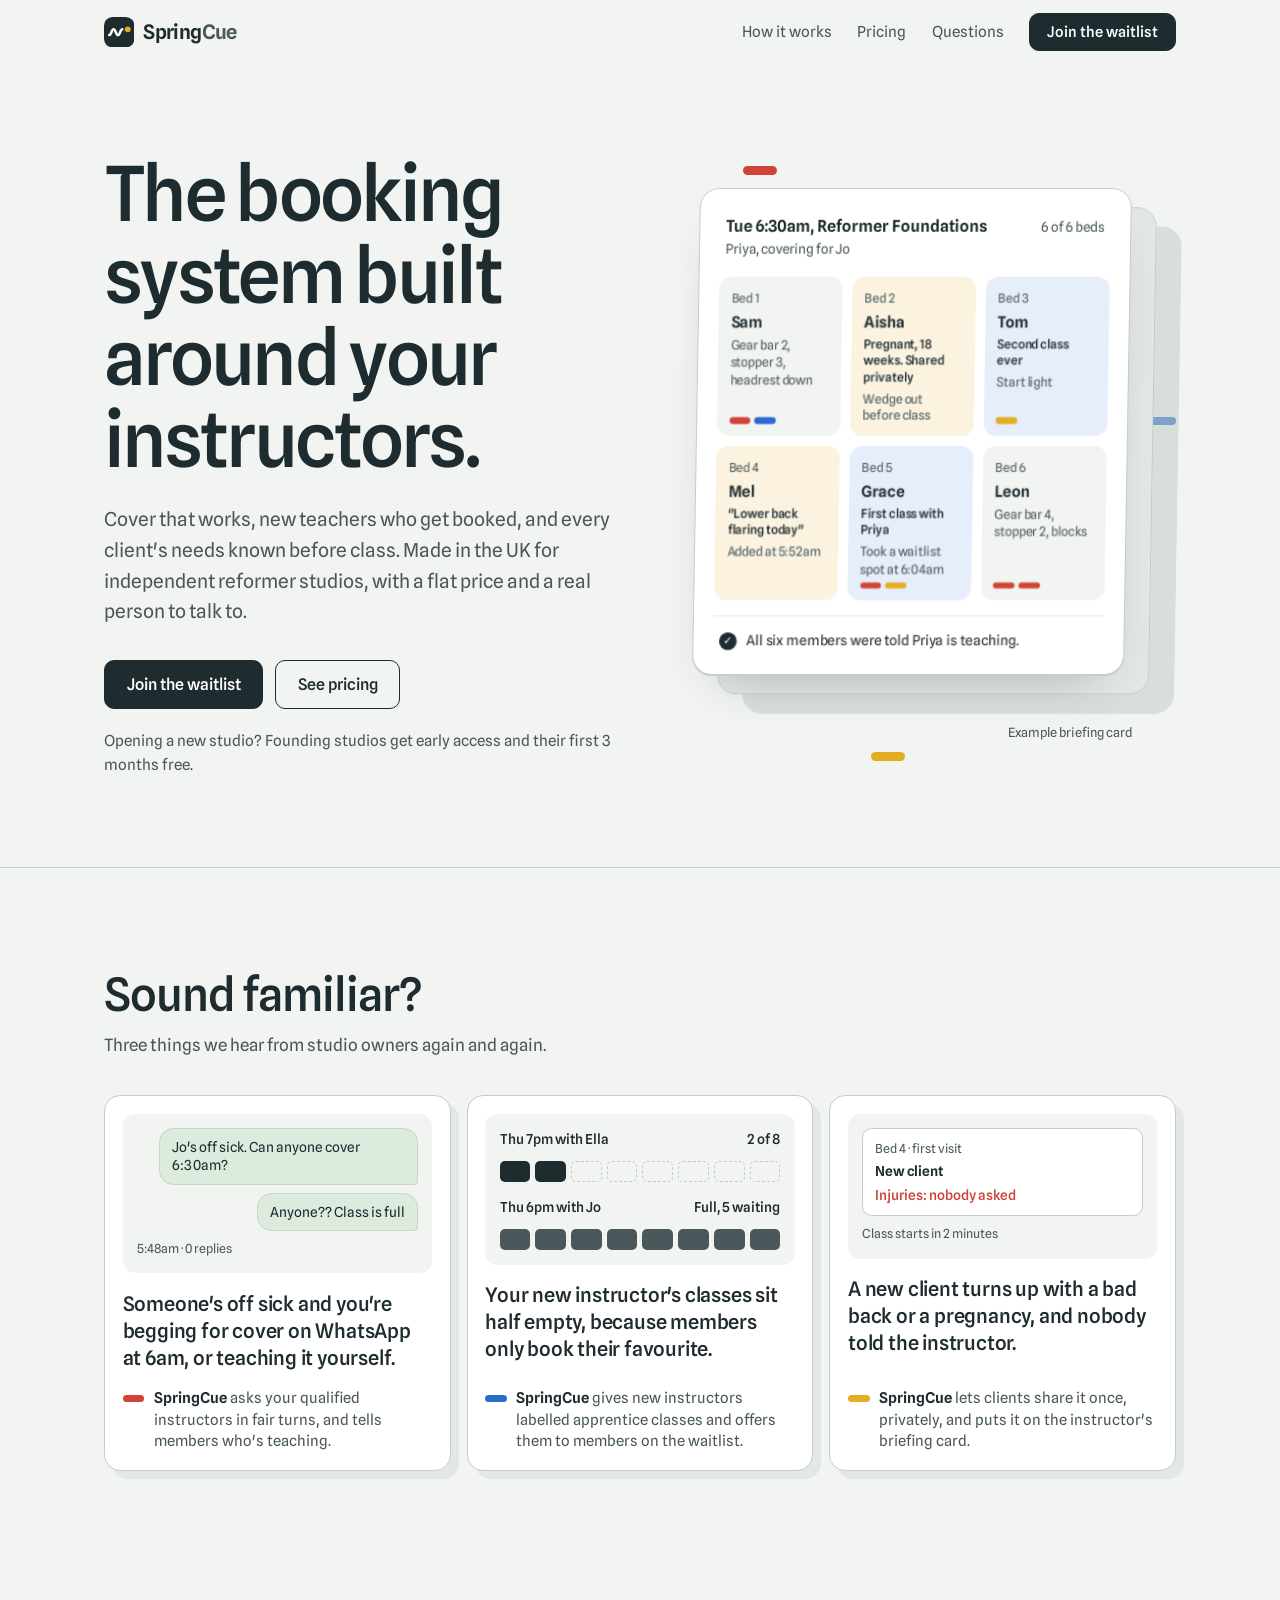
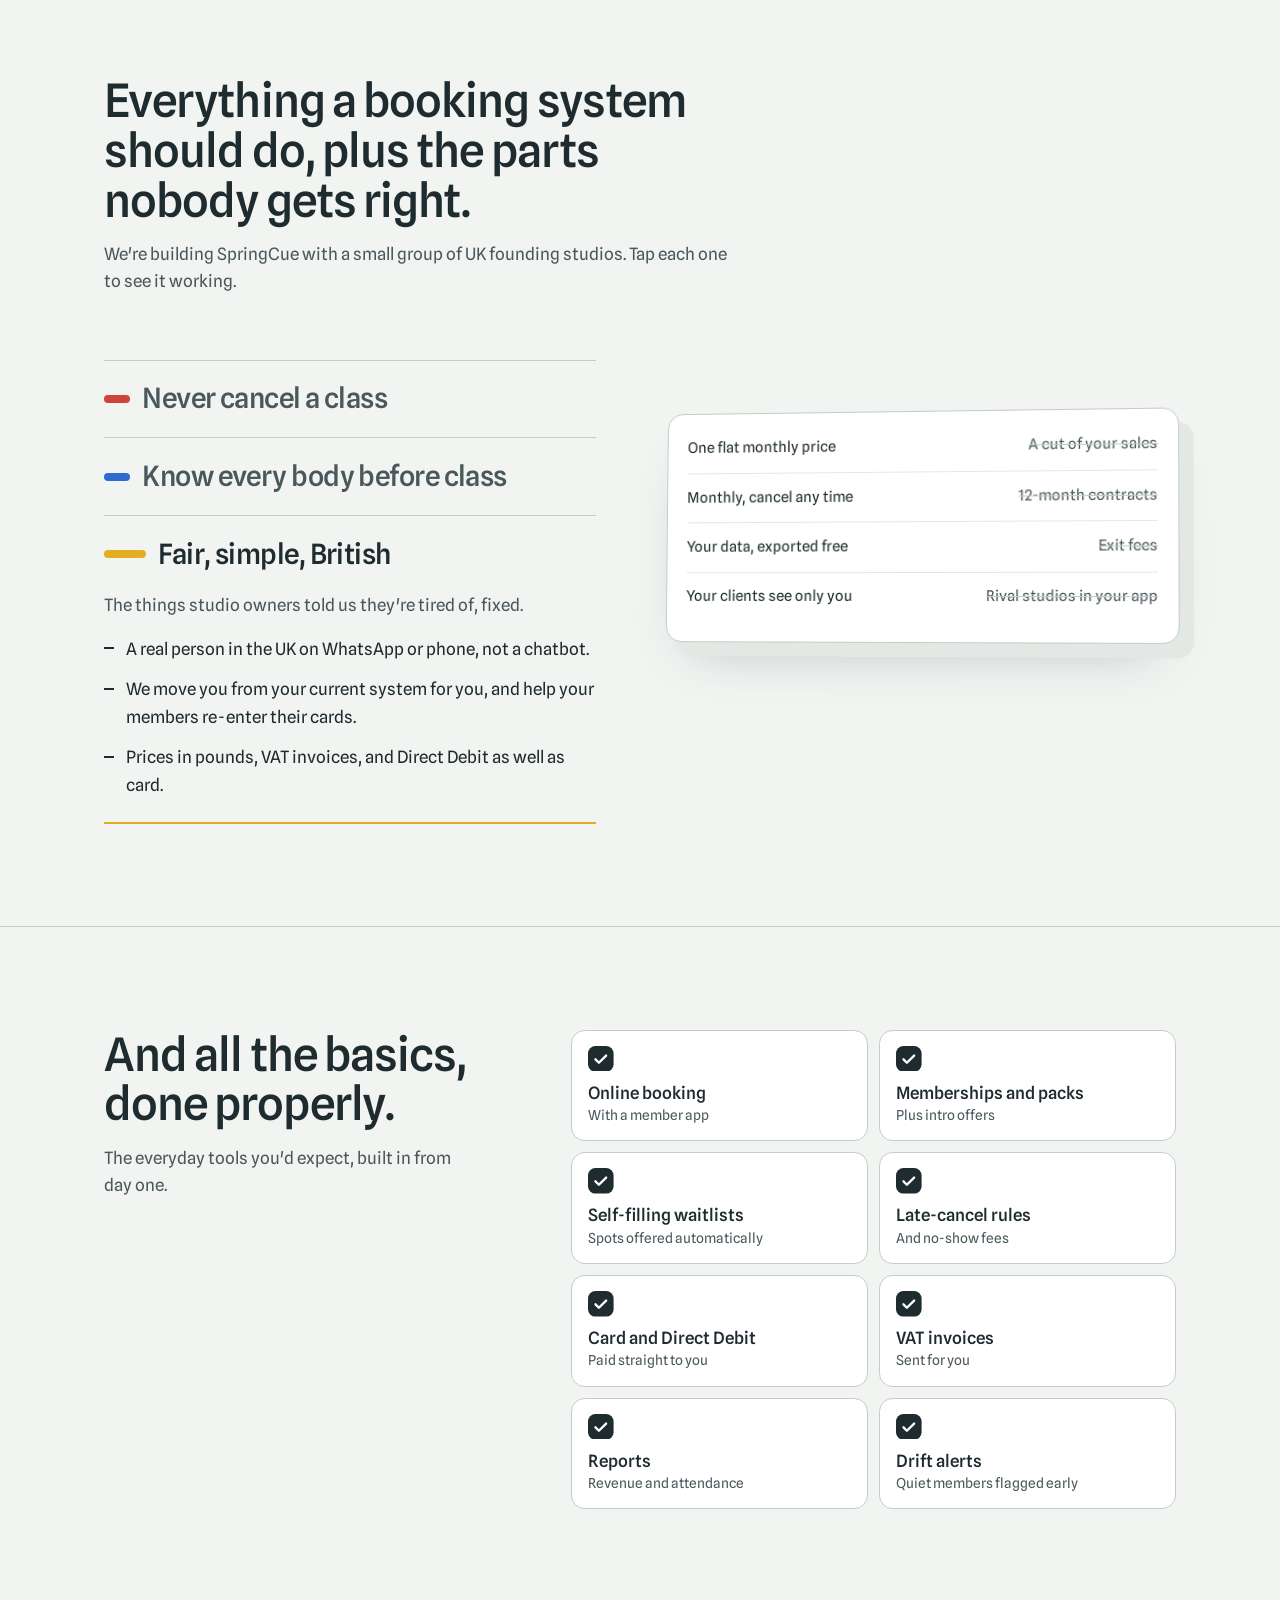
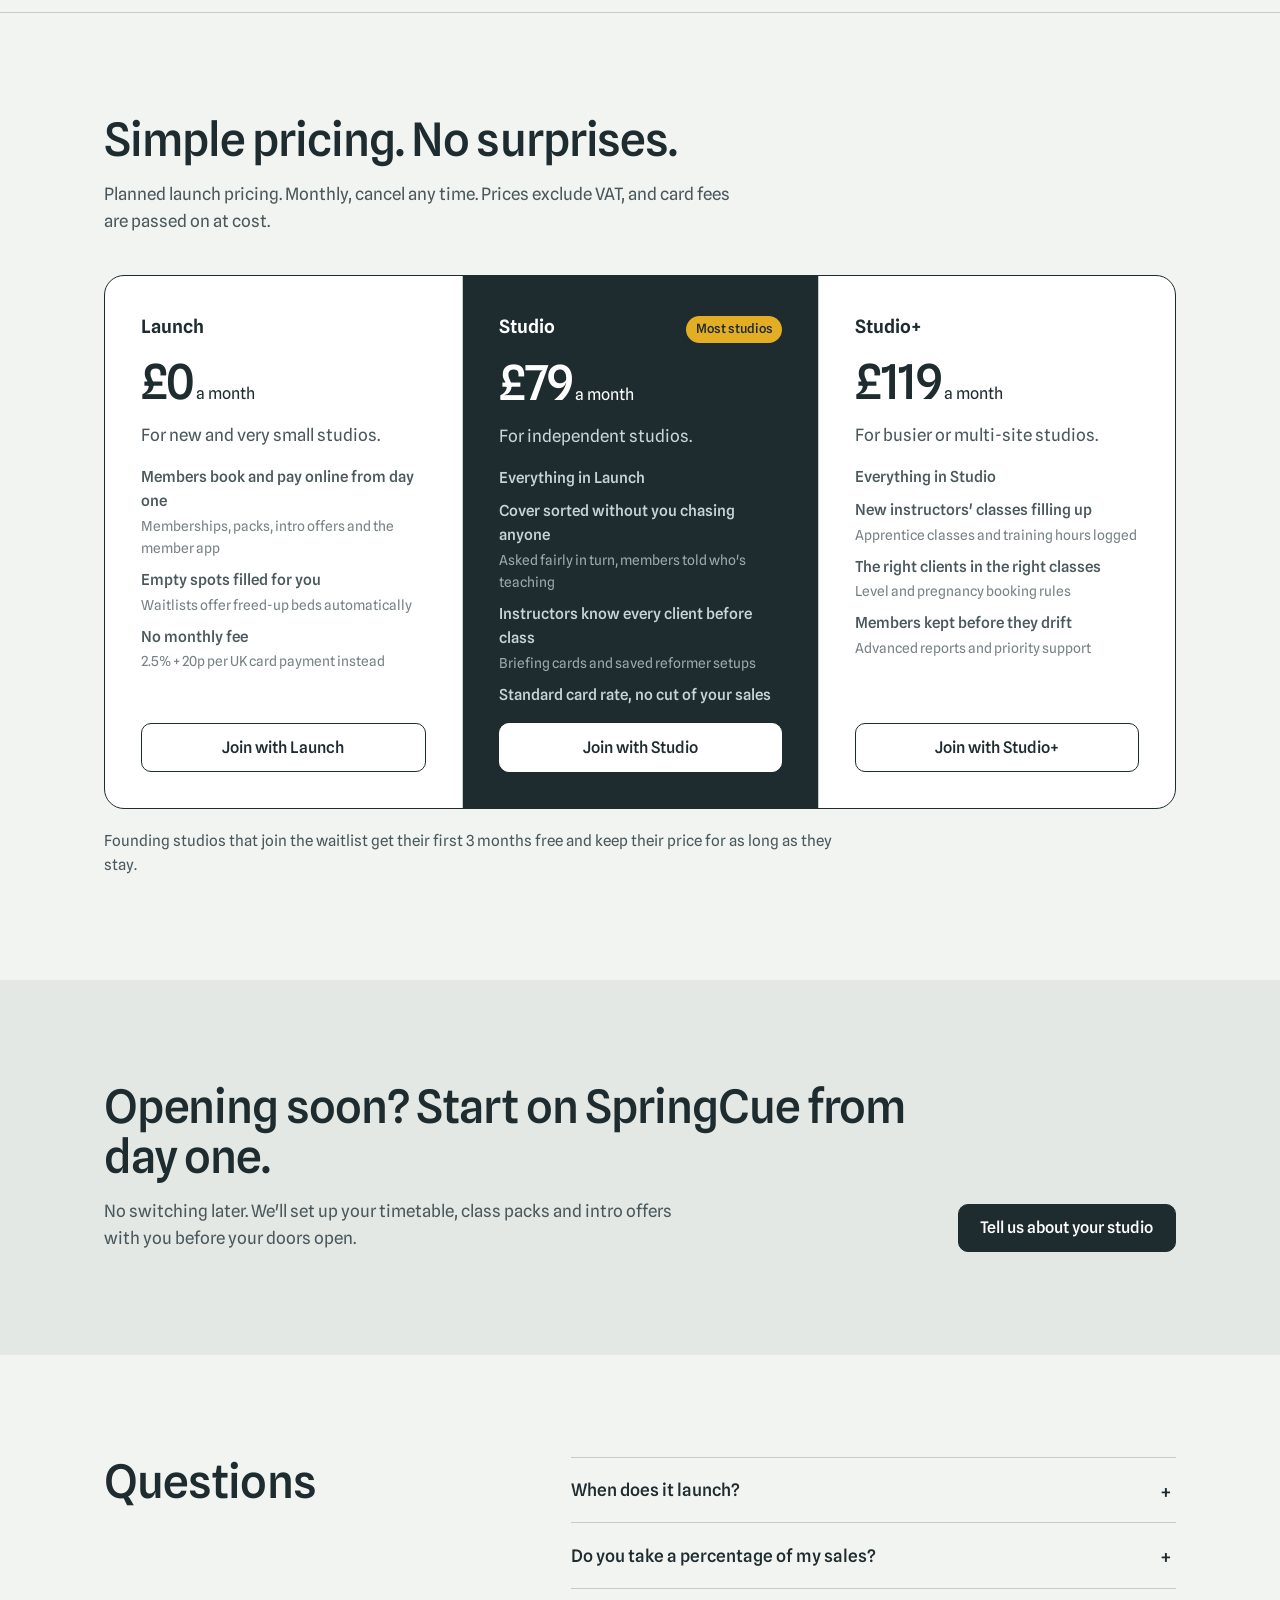
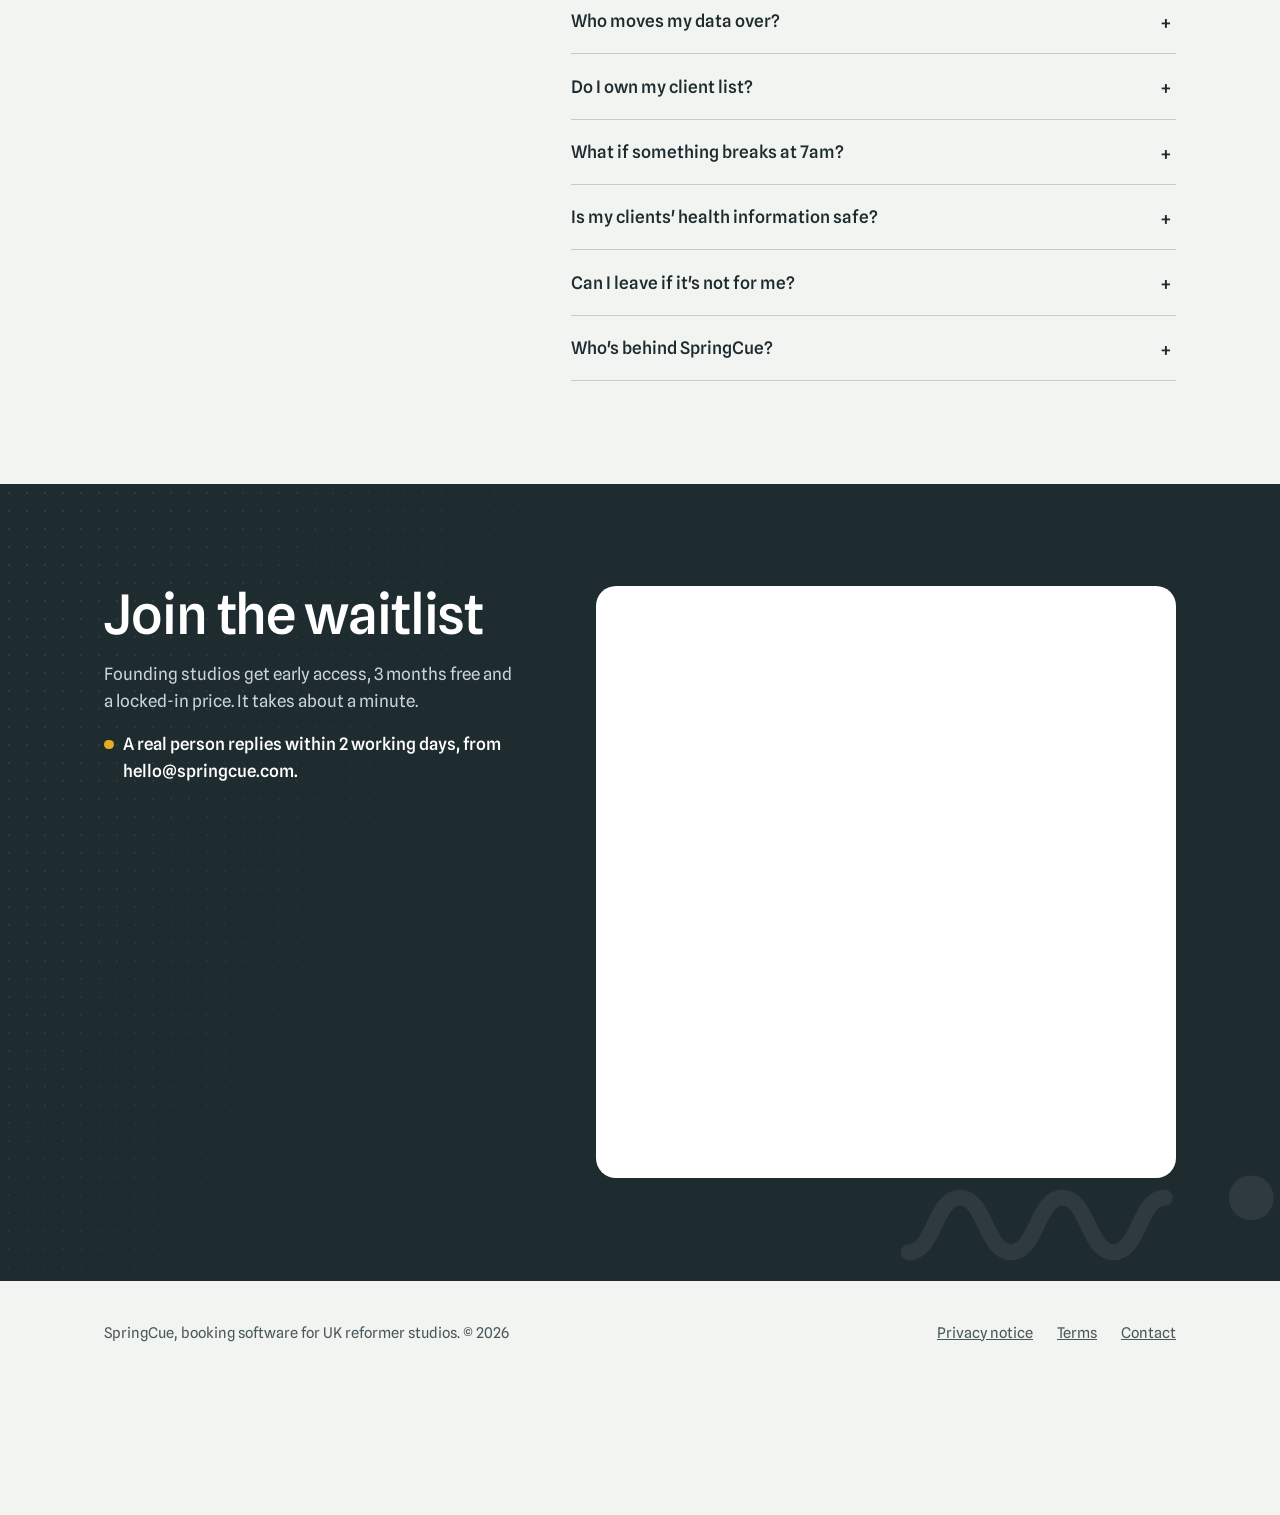
==== commit 26a0e8c0: "Rename index (1).html to index.html" ====
--- a/index.html
+++ b/index.html
@@ -587,16 +587,24 @@
           <p>No. Studio and Studio+ are one flat monthly price. Only the free Launch plan works differently: no monthly fee, and 2.5% + 20p per UK card payment instead.</p>
         </details>
         <details>
-          <summary>Can you move me from Momence, TeamUp, Mindbody or Glofox?</summary>
-          <p>Yes. We'll do the move for you and help your members re-enter their payment details.</p>
+          <summary>Who moves my data over?</summary>
+          <p>We do. Send us an export from Momence, TeamUp, Mindbody, Glofox or a spreadsheet, and we'll bring over your members, class packs and timetable, then check it with you before you switch. We'll also help your members re-enter their payment details.</p>
+        </details>
+        <details>
+          <summary>Do I own my client list?</summary>
+          <p>Yes. Your members, their bookings and their history belong to you, not us. We never contact your clients for our own marketing, and you can download everything whenever you like.</p>
+        </details>
+        <details>
+          <summary>What if something breaks at 7am?</summary>
+          <p>The things that matter first thing, like cover requests, waitlists and member messages, run on their own, so one problem doesn't stop your day. If something does go wrong, message us and you'll hear back the same day from a real person, not a ticket queue. Founding studios also get a direct line to us.</p>
         </details>
         <details>
           <summary>Is my clients' health information safe?</summary>
           <p>Health notes are optional, shared only with the client's consent, visible only to your instructors, and can be deleted at any time. We're designing for UK GDPR from day one.</p>
         </details>
         <details>
-          <summary>Is there a contract?</summary>
-          <p>No. It's monthly, you can cancel any time, and you can export your data whenever you like.</p>
+          <summary>Can I leave if it's not for me?</summary>
+          <p>Yes, any time. There's no contract, just a monthly plan you can cancel. If you leave, we'll export all your data for you so you can take it wherever you go next.</p>
         </details>
         <details>
           <summary>Who's behind SpringCue?</summary>
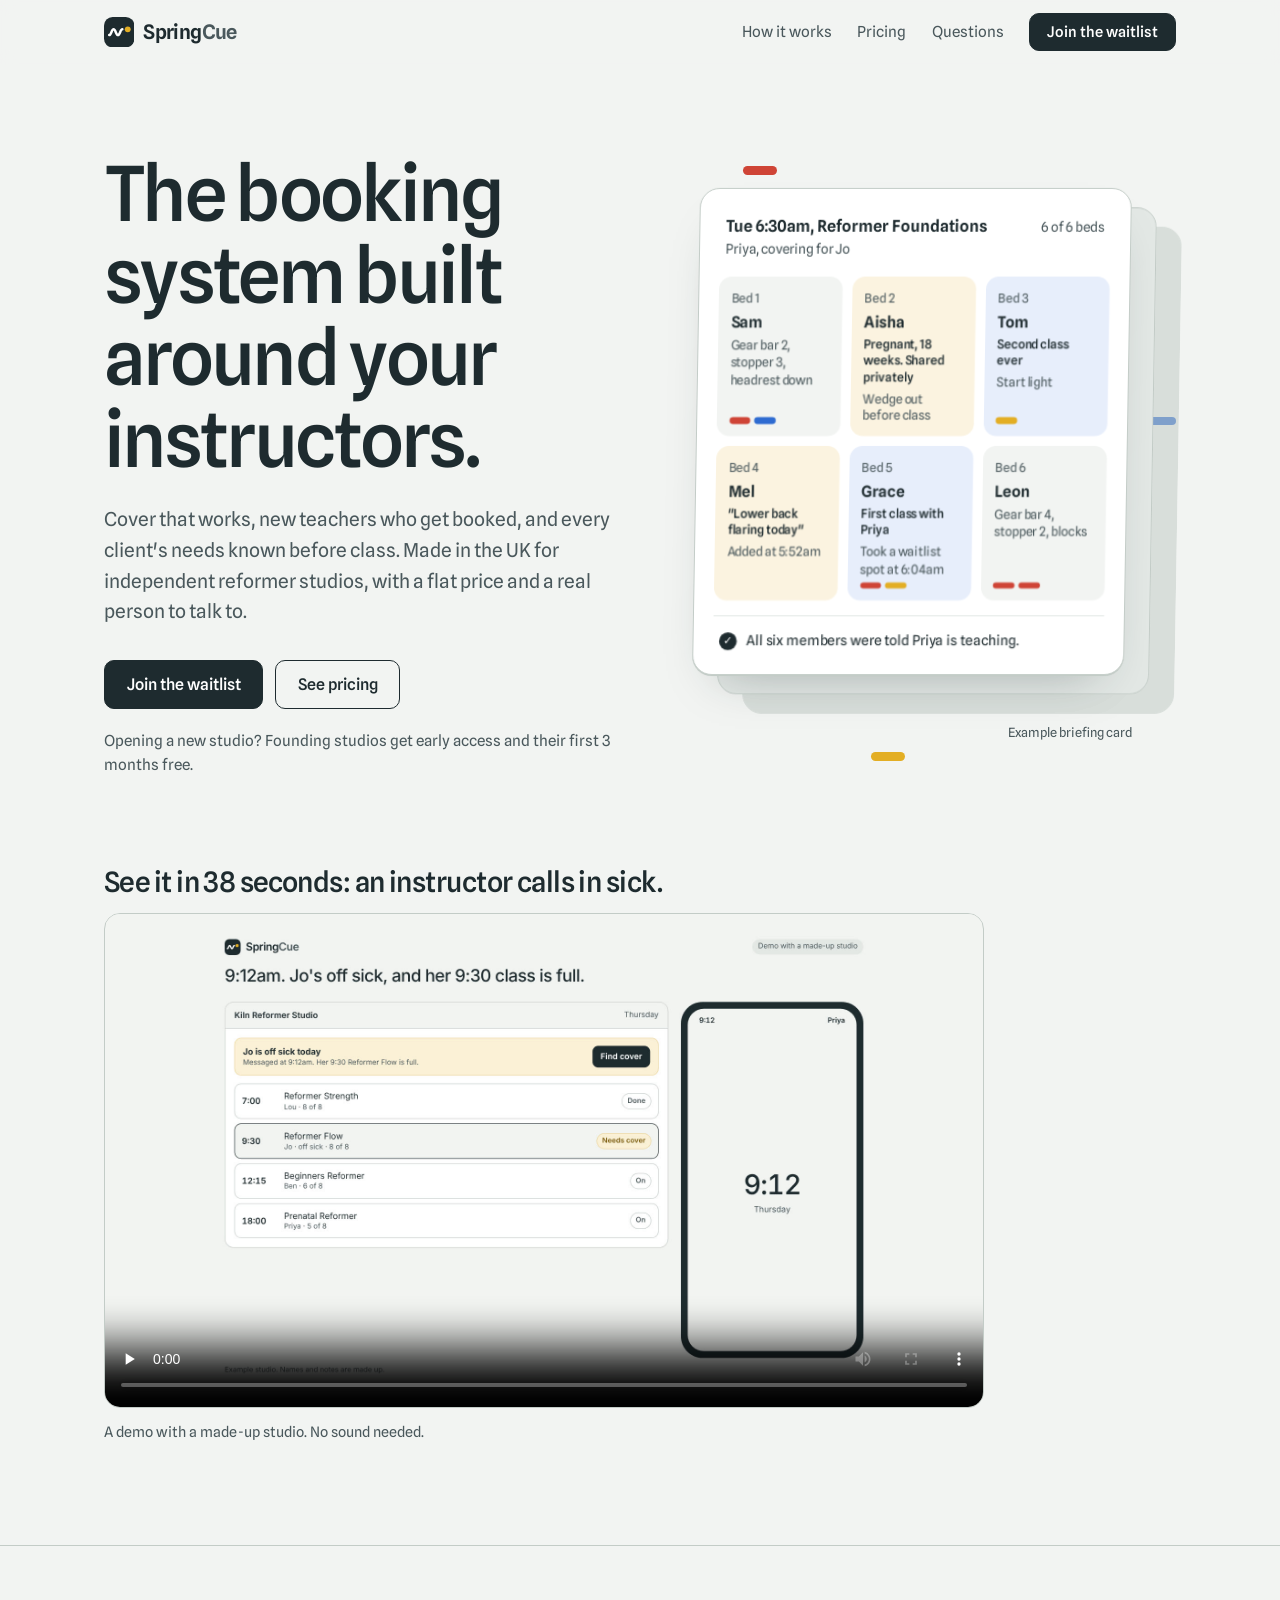
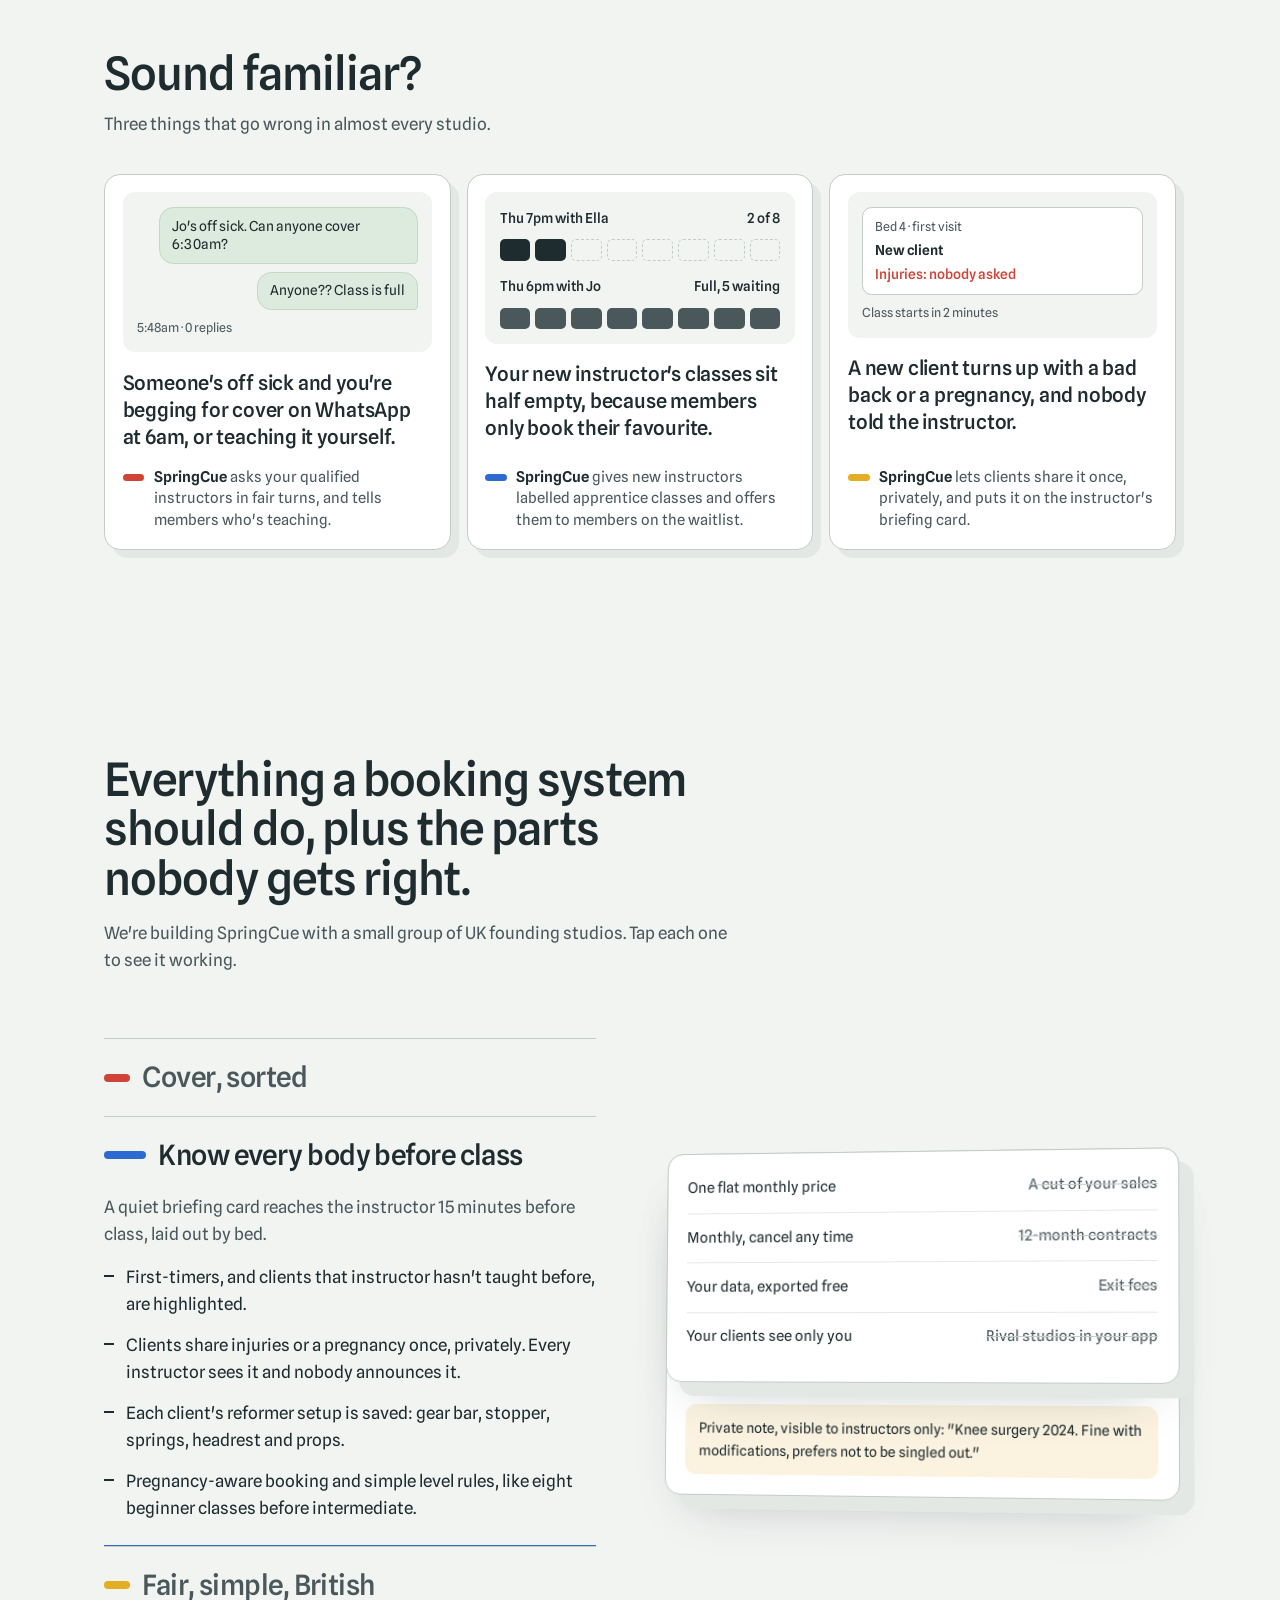
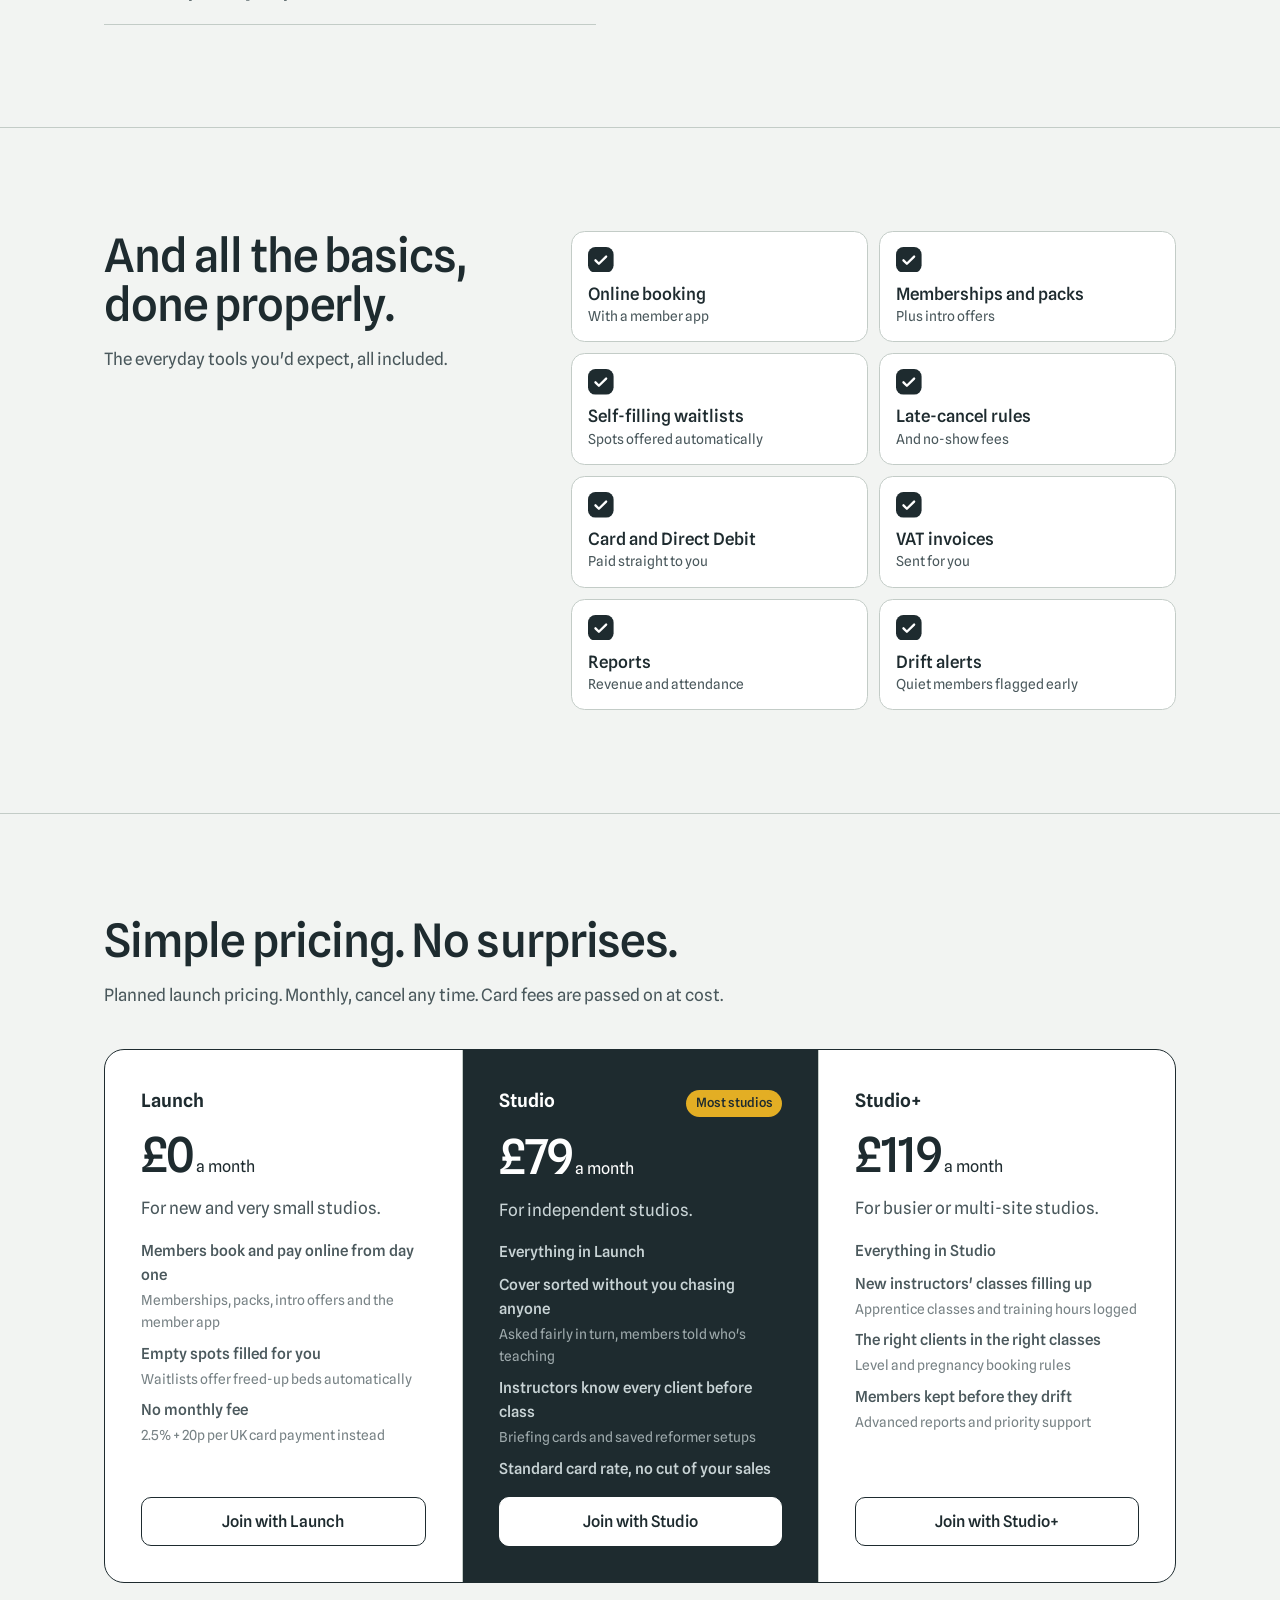
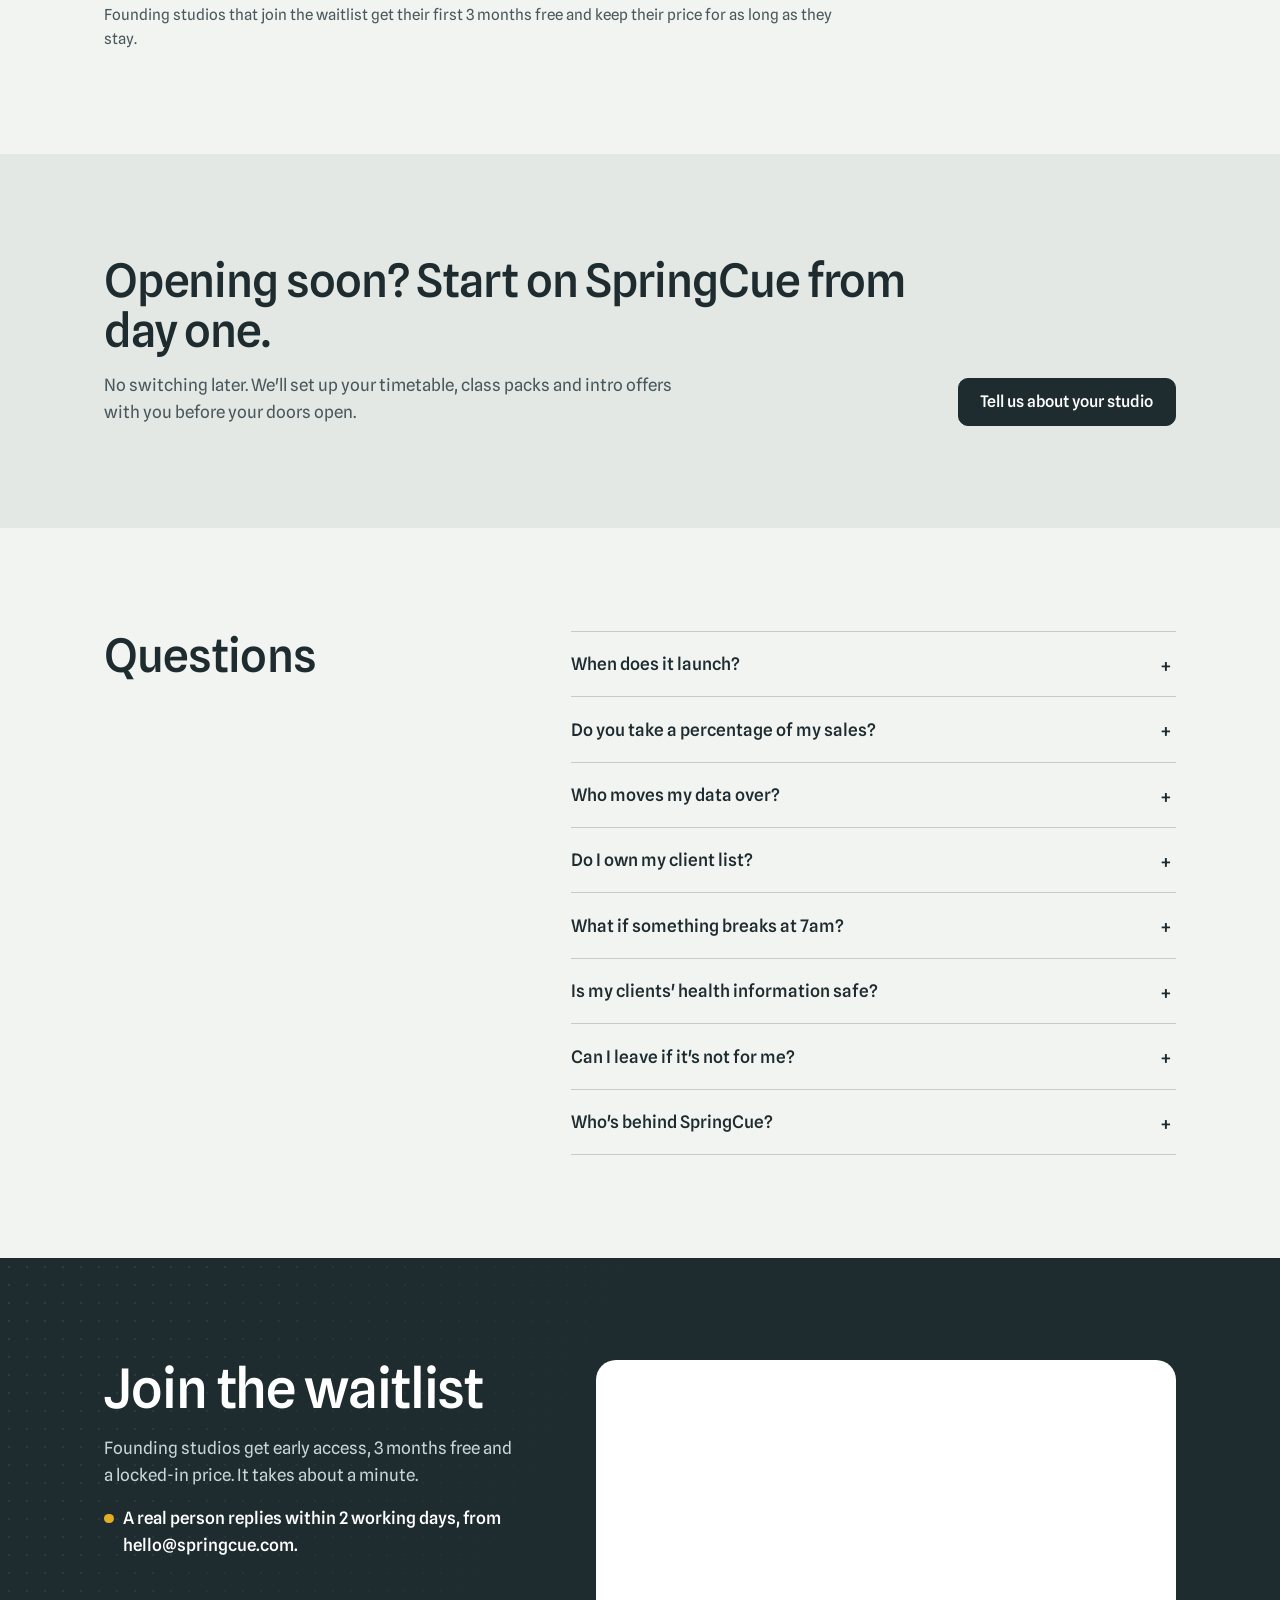
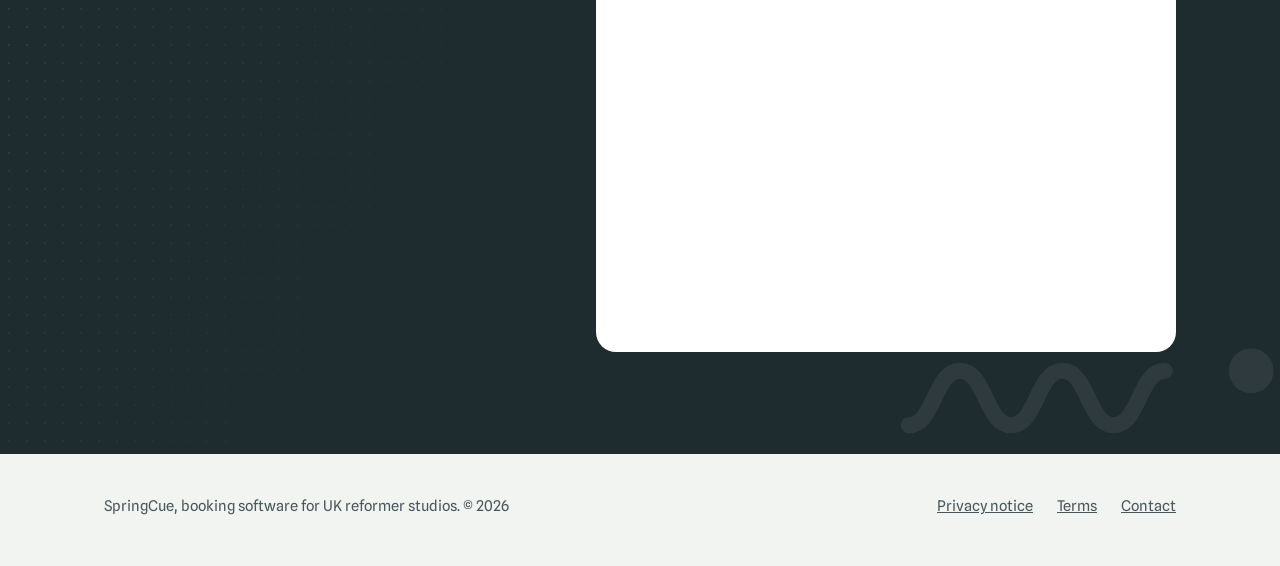
==== commit a62c8c7f: "Rename index (2).html to index.html" ====
--- a/index.html
+++ b/index.html
@@ -115,6 +115,10 @@
   /* sections */
   section { padding: clamp(3.5rem, 8vw, 6.5rem) 0; }
   .rule { border-top: 1px solid var(--line); }
+  .watch { padding-top: 0; }
+  .watch h2 { font-size: clamp(1.35rem, 2.6vw, 1.75rem); font-weight: 500; letter-spacing: -0.02em; margin: 0 0 1rem; }
+  .watch video { display: block; width: 100%; max-width: 880px; height: auto; aspect-ratio: 16 / 9; border-radius: 16px; border: 1px solid var(--line); background: var(--paper); }
+  .watch p { color: var(--ink-soft); font-size: 0.9rem; margin: 0.75rem 0 0; }
 
   /* problems: three small scenes */
   .problems h2 { margin-bottom: 0.75rem; }
@@ -374,10 +378,21 @@
     </div>
   </section>
 
+  <section class="watch" aria-labelledby="watch-title">
+    <div class="wrap">
+      <h2 id="watch-title">See it in 38 seconds: an instructor calls in sick.</h2>
+      <video controls playsinline preload="none" poster="demo-poster.jpg" aria-describedby="watch-note">
+        <source src="springcue-demo.mp4" type="video/mp4">
+        Your browser can't play this video. <a href="springcue-demo.mp4">Download it here.</a>
+      </video>
+      <p id="watch-note">A demo with a made-up studio. No sound needed.</p>
+    </div>
+  </section>
+
   <section class="problems rule" aria-labelledby="problems-title">
     <div class="wrap">
       <h2 id="problems-title">Sound familiar?</h2>
-      <p class="sub">Three things we hear from studio owners again and again.</p>
+      <p class="sub">Three things that go wrong in almost every studio.</p>
       <ul class="problem-list">
         <li class="pcard">
           <div class="scene" aria-hidden="true">
@@ -420,7 +435,7 @@
       <div class="tabs" data-tabs>
         <div class="tab-list">
           <div class="tab-item is-active" data-key="cover">
-            <button class="tab-btn" type="button" aria-expanded="true" aria-controls="tab-body-cover panel-cover"><h3>Never cancel a class</h3></button>
+            <button class="tab-btn" type="button" aria-expanded="true" aria-controls="tab-body-cover panel-cover"><h3>Cover, sorted</h3></button>
             <div class="tab-body" id="tab-body-cover"><div>
               <p class="lede">Cover requests go out fairly and automatically, so you stop chasing people and nobody gets asked every time.</p>
               <ul class="points">
@@ -448,11 +463,11 @@
           <div class="tab-item" data-key="fair">
             <button class="tab-btn" type="button" aria-expanded="false" aria-controls="tab-body-fair panel-fair"><h3>Fair, simple, British</h3></button>
             <div class="tab-body" id="tab-body-fair"><div>
-              <p class="lede">The things studio owners told us they're tired of, fixed.</p>
+              <p class="lede">The things that frustrate studio owners most, fixed.</p>
               <ul class="points">
-                <li>A real person in the UK on WhatsApp or phone, not a chatbot.</li>
+                <li>A real person in the UK, not a chatbot or a ticket queue.</li>
                 <li>We move you from your current system for you, and help your members re-enter their cards.</li>
-                <li>Prices in pounds, VAT invoices, and Direct Debit as well as card.</li>
+                <li>Prices in pounds, simple invoices, and Direct Debit as well as card.</li>
               </ul>
             </div></div>
             <span class="tab-bar" aria-hidden="true"><span></span></span>
@@ -503,7 +518,7 @@
 
   <section class="rule" aria-labelledby="basics-title">
     <div class="wrap basics">
-      <div><h2 id="basics-title">And all the basics, done properly.</h2><p class="sub">The everyday tools you'd expect, built in from day one.</p></div>
+      <div><h2 id="basics-title">And all the basics, done properly.</h2><p class="sub">The everyday tools you'd expect, all included.</p></div>
       <ul>
         <li><svg viewBox="0 0 24 24" aria-hidden="true"><rect width="24" height="24" rx="7" fill="var(--ink)"/><path d="M7 12.5l3.2 3.2L17 9" fill="none" stroke="#fff" stroke-width="2.2" stroke-linecap="round" stroke-linejoin="round"/></svg><div>Online booking<span>With a member app</span></div></li>
         <li><svg viewBox="0 0 24 24" aria-hidden="true"><rect width="24" height="24" rx="7" fill="var(--ink)"/><path d="M7 12.5l3.2 3.2L17 9" fill="none" stroke="#fff" stroke-width="2.2" stroke-linecap="round" stroke-linejoin="round"/></svg><div>Memberships and packs<span>Plus intro offers</span></div></li>
@@ -521,7 +536,7 @@
     <div class="wrap">
       <div class="pricing-head">
         <h2 id="pricing-title">Simple pricing. No surprises.</h2>
-        <p class="muted">Planned launch pricing. Monthly, cancel any time. Prices exclude VAT, and card fees are passed on at cost.</p>
+        <p class="muted">Planned launch pricing. Monthly, cancel any time. Card fees are passed on at cost.</p>
       </div>
       <div class="plans">
         <div class="plan">
@@ -608,7 +623,7 @@
         </details>
         <details>
           <summary>Who's behind SpringCue?</summary>
-          <p>A small UK team building the software studio owners keep asking for.</p>
+          <p>SpringCue is run by Oliver Hellewell in the UK, with a small group of founding studios helping shape it. Email hello@springcue.com and you'll get Oliver, not a sales team.</p>
         </details>
       </div>
     </div>
